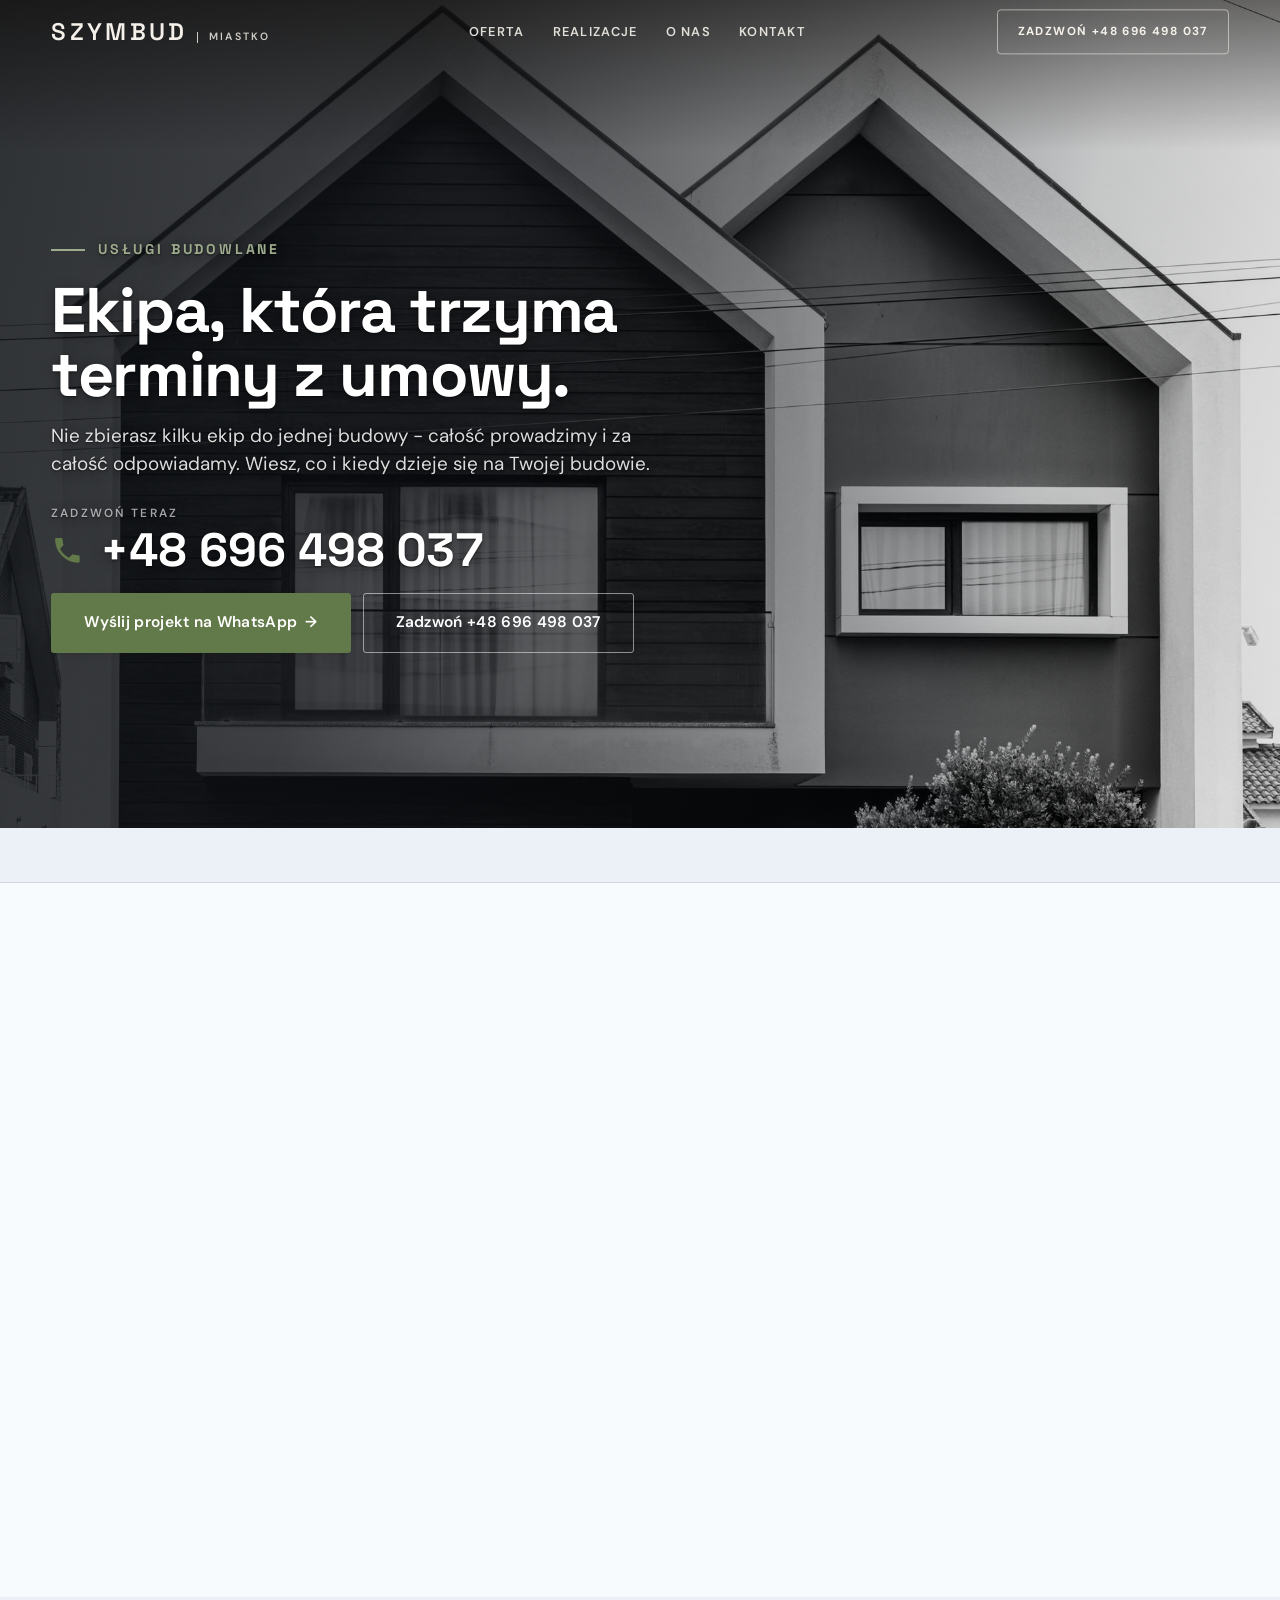
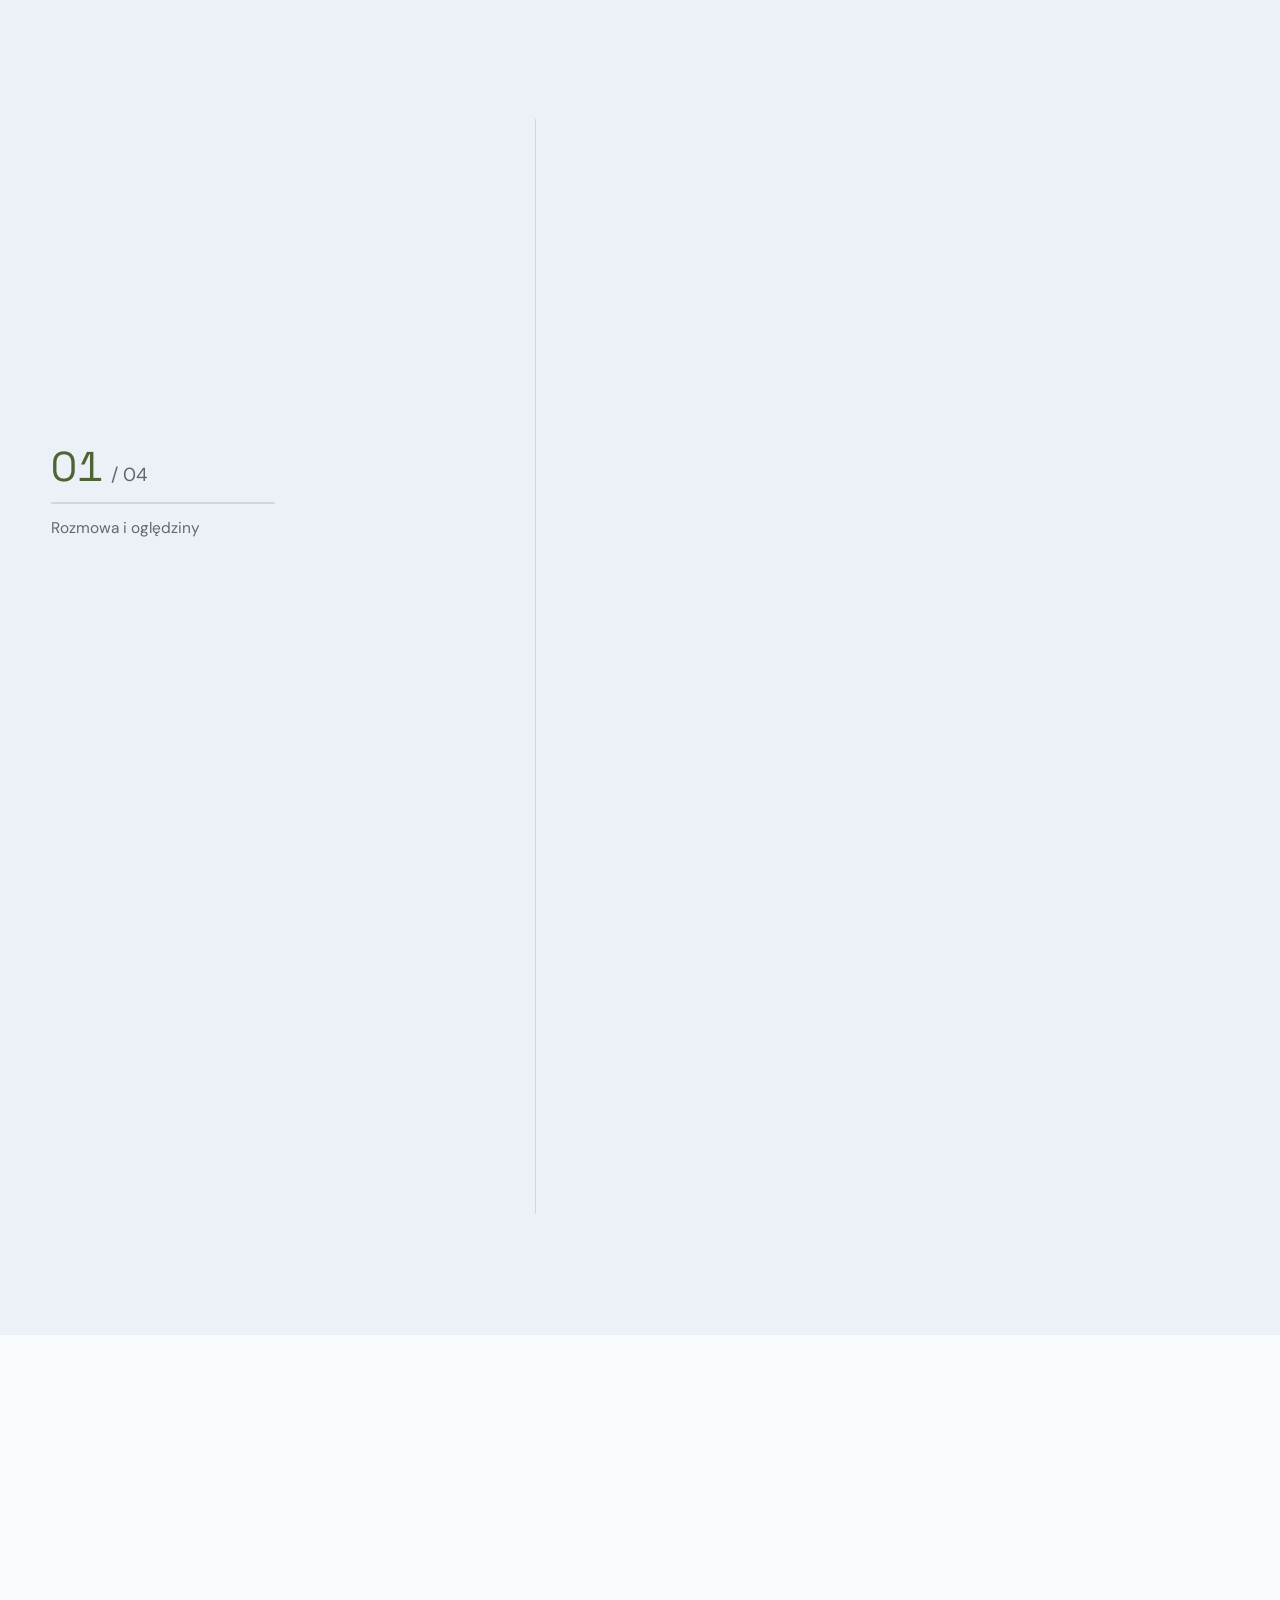
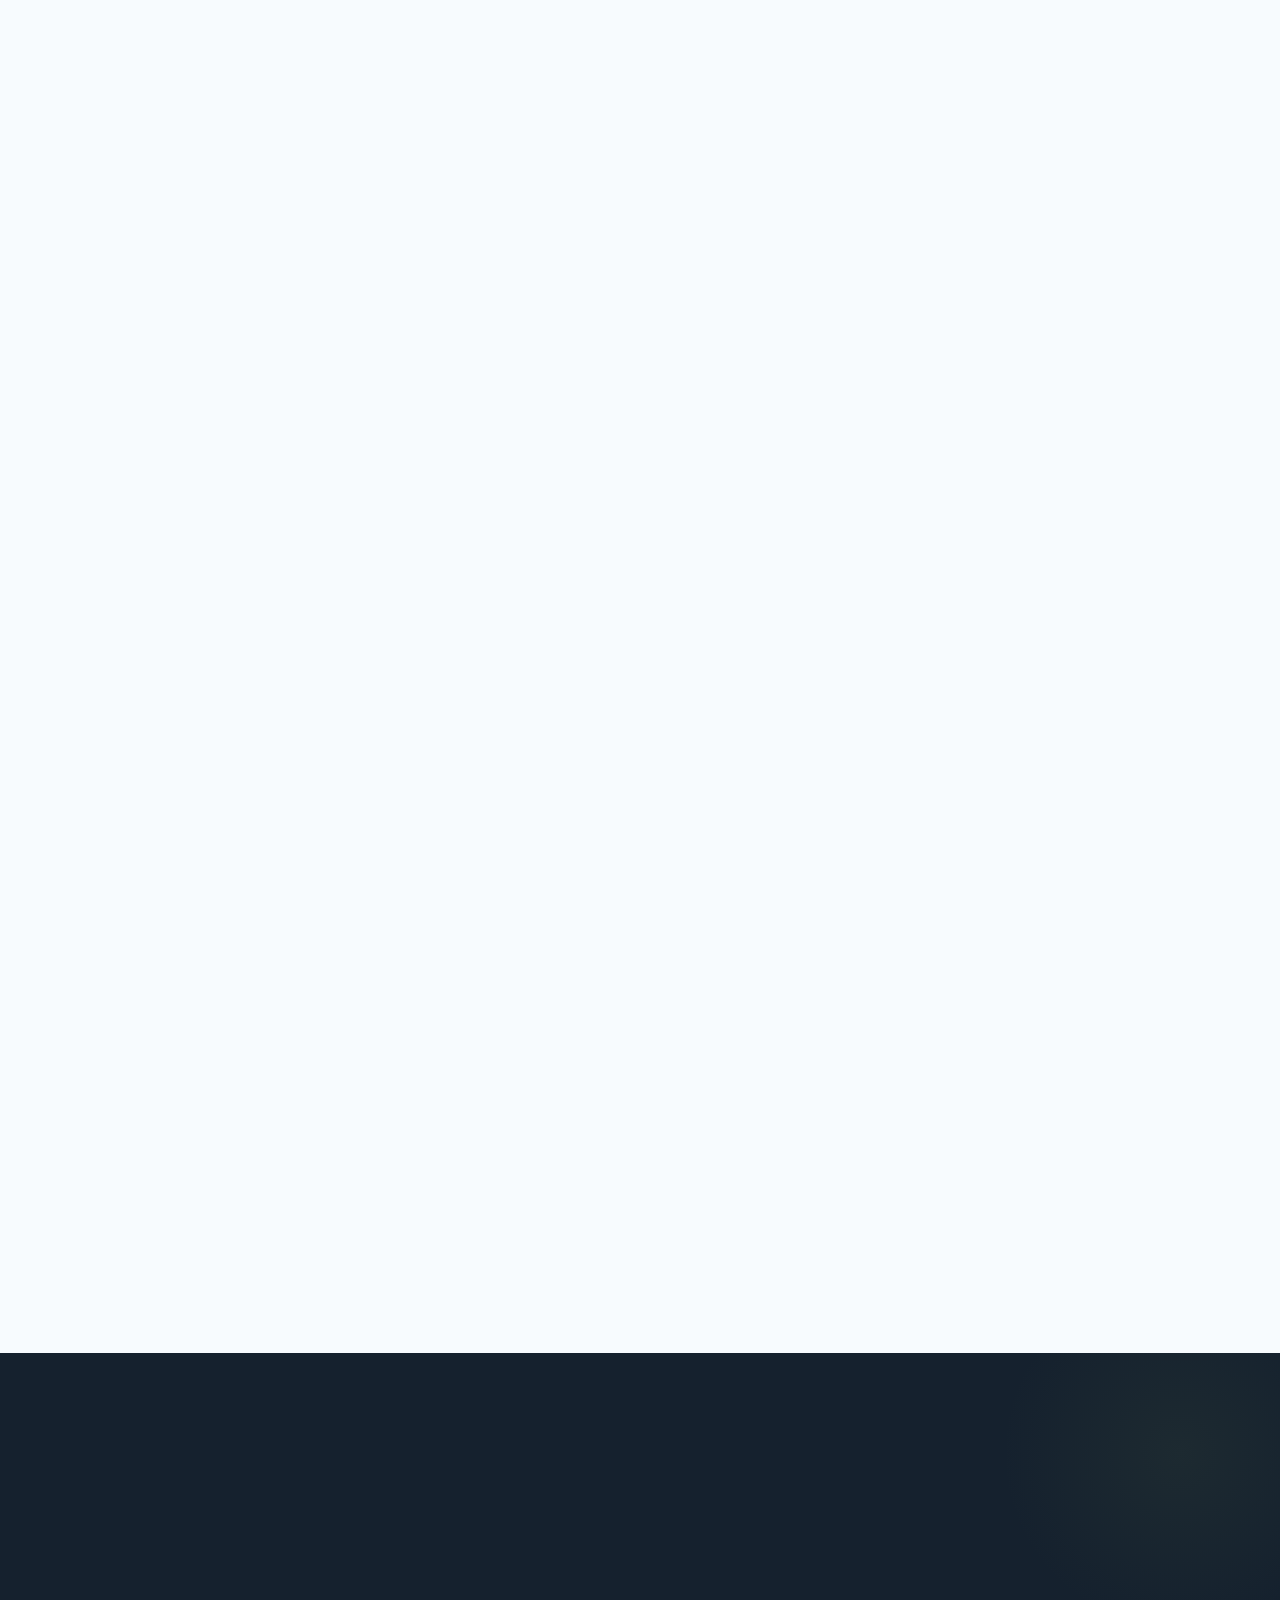
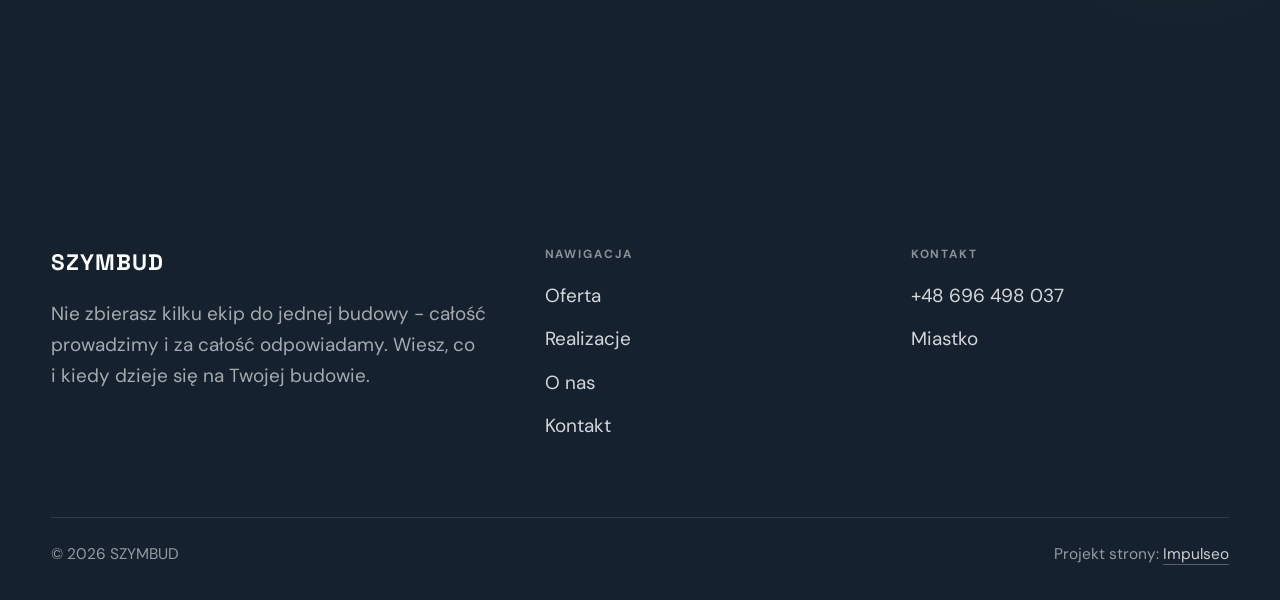
==== index.html @ 9b60c371 "Strona demo: szymbud" ====
<!DOCTYPE html>
<html lang="pl">
<head>
<meta charset="UTF-8">
<meta name="viewport" content="width=device-width, initial-scale=1.0">
<title>SZYMBUD - budowa domów i remonty</title>
<meta name="description" content="Firma budowlana w Miastku: budowa domów, stany surowe, remonty, wykończenia, elewacje. Kosztorys i termin na piśmie przed robotą. Zadzwoń: +48 696 498 037.">
<link rel="canonical" href="https://kris20032.github.io/szymbud/">
<meta name="robots" content="noindex, nofollow">
<meta property="og:type" content="website">
<meta property="og:locale" content="pl_PL">
<meta property="og:site_name" content="SZYMBUD">
<meta property="og:title" content="SZYMBUD - budowa domów i remonty">
<meta property="og:description" content="Firma budowlana w Miastku: budowa domów, stany surowe, remonty, wykończenia, elewacje. Kosztorys i termin na piśmie przed robotą. Zadzwoń: +48 696 498 037.">
<meta property="og:url" content="https://kris20032.github.io/szymbud/">
<meta property="og:image" content="https://kris20032.github.io/szymbud/img/og.jpg">
<meta property="og:image:width" content="1200">
<meta property="og:image:height" content="630">
<meta name="twitter:card" content="summary_large_image">
<script type="application/ld+json">{"@context": "https://schema.org", "@type": "GeneralContractor", "name": "SZYMBUD", "url": "https://kris20032.github.io/szymbud/", "telephone": "+48696498037", "image": "https://kris20032.github.io/szymbud/img/og.jpg", "areaServed": "Miastko"}</script>
<link rel="preconnect" href="https://fonts.googleapis.com">
<link rel="preconnect" href="https://fonts.gstatic.com" crossorigin>
<link href="https://fonts.googleapis.com/css2?family=Space+Grotesk:wght@500;600;700&family=DM+Sans:opsz,wght@9..40,400;9..40,500;9..40,600&display=swap" rel="stylesheet">
<link rel="stylesheet" href="assets/styles.css?v=dda6634d">
</head>
<body>

<header class="nav">
  <div class="wrap nav-inner">
    <a class="brand" href="index.html"><span class="name">SZYMBUD</span><span class="sub">Miastko</span></a>
    <nav class="nav-links">
      <a href="oferta.html">Oferta</a>
      <a href="realizacje.html">Realizacje</a>
      <a href="o-nas.html">O nas</a>
      <a href="kontakt.html">Kontakt</a>
      <a href="tel:+48696498037" class="btn btn-accent">Zadzwoń +48 696 498 037</a>
    </nav>
    <button class="nav-toggle" aria-label="Menu"><span></span><span></span><span></span></button>
  </div>
</header>

<main>
<section class="hero-fach">
  <img class="hf-photo" src="img/hero.jpg" fetchpriority="high" data-rotate="img/g14.jpg|img/g13.jpg" alt="SZYMBUD" width="1880" height="1253">
  <div class="hf-panel">
    <div class="hf-inner">
      <span class="hf-kicker">Usługi budowlane</span>
      <h1 class="hf-title">Ekipa, która trzyma terminy z umowy. <em></em></h1>
      <p class="hf-lead">Nie zbierasz kilku ekip do jednej budowy - całość prowadzimy i za całość odpowiadamy. Wiesz, co i kiedy dzieje się na Twojej budowie.</p>
      <a class="hf-phone" href="tel:+48696498037"><span class="hf-phone-lab">Zadzwoń teraz</span><span class="hf-phone-num"><svg class="ico-tel" width="16" height="16" viewBox="0 0 24 24" fill="none" aria-hidden="true"><path d="M6.6 10.8a15.5 15.5 0 0 0 6.6 6.6l2.2-2.2a1 1 0 0 1 1-.24 11.4 11.4 0 0 0 3.6.58 1 1 0 0 1 1 1V20a1 1 0 0 1-1 1A17 17 0 0 1 3 4a1 1 0 0 1 1-1h3.5a1 1 0 0 1 1 1c0 1.25.2 2.46.58 3.6a1 1 0 0 1-.25 1l-2.23 2.2Z" fill="currentColor"/></svg> +48 696 498 037</span></a>
      <div class="hf-actions">
        <a href="https://wa.me/48696498037" target="_blank" rel="noopener" class="btn btn-accent">Wyślij projekt na WhatsApp <span class="arr">→</span></a>
        <a href="tel:+48696498037" class="btn btn-ghost hf-ghost">Zadzwoń +48 696 498 037</a>
      </div>
    </div>
  </div>
</section>
<section class="fach-promise">
  <div class="wrap">
    <ul class="fp-row reveal"><li>Bezpłatna wycena</li><li>Dojazd: Miastko i okolice</li><li>Gwarancja na robociznę</li></ul>
  </div>
</section>
<section class="gateways-band">
  <div class="wrap">
    <div class="gateways">
      <a href="oferta.html" class="gateway reveal"><img src="img/g1.jpg" alt="Budowa domów" loading="lazy" width="1600" height="1068" decoding="async"><span class="g-ttl">Budowa domów</span></a>
      <a href="oferta.html" class="gateway reveal"><img src="img/g2.jpg" alt="Stany surowe" loading="lazy" width="1600" height="1068" decoding="async"><span class="g-ttl">Stany surowe</span></a>
      <a href="oferta.html" class="gateway reveal"><img src="img/g3.jpg" alt="Remonty i modernizacje" loading="lazy" width="1600" height="1066" decoding="async"><span class="g-ttl">Remonty i modernizacje</span></a>
    </div>
  </div>
</section>
<section class="proces proces-os fachowcy">
  <div class="wrap proc-grid">
    <div class="proc-side">
      <div class="head reveal">
        <span class="eyebrow">Jak pracujemy</span>
        <h2>Wiesz, na czym stoisz - na każdym etapie</h2>
        <p>Od pierwszego telefonu do odbioru roboty - krok po kroku.</p>
      </div>
      <div class="proc-count" aria-hidden="true"><span class="pc-cur">01</span><span class="pc-all">/ 04</span></div>
      <div class="proc-bar" aria-hidden="true"><i></i></div>
      <p class="proc-now" aria-hidden="true">Rozmowa i oględziny</p>
    </div>
    <ol class="proces-line">
      <li class="reveal"><span class="pno">01</span><h3>Rozmowa i oględziny</h3><p>Telefon i krótka rozmowa o zakresie. Na oględziny przyjedziemy z miarką i notesem, nie z gotową umową do podpisu.</p></li>
      <li class="reveal"><span class="pno">02</span><h3>Kosztorys i umowa</h3><p>Dostajesz kosztorys rozpisany na etapy i materiały oraz termin - wszystko na piśmie, zanim cokolwiek ruszy.</p></li>
      <li class="reveal"><span class="pno">03</span><h3>Budowa etapami</h3><p>Robota idzie etapami z odbiorami - każdy zamykamy razem, zanim zaczniemy następny. Płacisz za to, co już stoi.</p></li>
      <li class="reveal"><span class="pno">04</span><h3>Odbiór i gwarancja</h3><p>Przechodzimy robotę razem, punkt po punkcie. Usterki z przeglądu poprawiamy przed rozliczeniem końcowym, nie po nim.</p></li>
    </ol>
  </div>
</section>
<section>
  <div class="wrap">
    <div class="head reveal">
      <span class="eyebrow">Realizacje</span>
      <h2>Z ostatnich budów</h2>
      <p>Zdjęcia z naszych budów - od zbrojenia fundamentów po skończone wnętrza. Żadnych kadrów z katalogu.</p>
    </div>
    <div class="gallery">
      <div class="tile t-two3 reveal"><img src="img/g4.jpg" alt="SZYMBUD" loading="lazy" width="1600" height="1066" decoding="async"></div>
      <div class="tile t-third reveal"><img src="img/g5.jpg" alt="SZYMBUD" loading="lazy" width="1600" height="1068" decoding="async"></div>
      <div class="tile t-third reveal"><img src="img/g6.jpg" alt="SZYMBUD" loading="lazy" width="1600" height="1066" decoding="async"></div>
      <div class="tile t-third reveal"><img src="img/g7.jpg" alt="SZYMBUD" loading="lazy" width="1600" height="1068" decoding="async"></div>
      <div class="tile t-third reveal"><img src="img/g8.jpg" alt="SZYMBUD" loading="lazy" width="1600" height="1066" decoding="async"></div>
    </div>
    <div style="margin-top:var(--space-7)" class="reveal"><a href="realizacje.html" class="btn btn-accent">Pełna galeria <span class="arr">→</span></a></div>
  </div>
</section>
<section class="fach-uslugi">
  <div class="wrap">
    <div class="head reveal">
      <span class="eyebrow">Oferta</span>
      <h2>Co robimy</h2>
      <p>Roboty, które wykonuję regularnie - rozpisane razem z cenami.</p>
    </div>
    <ul class="fu-list">
      <li class="fu-row reveal"><div class="fu-name">Budowa domów</div><div class="fu-desc">Prowadzimy budowę od wykopu po stan deweloperski albo pod klucz. Pilnujemy zgodności z projektem, zamawiamy materiały z wyprzedzeniem i układamy harmonogram tak, żeby żadna ekipa nie czekała na poprzednią.</div><a class="fu-cta" href="kontakt.html">Wycena <span class="arr">→</span></a></li>
      <li class="fu-row reveal"><div class="fu-name">Stany surowe</div><div class="fu-desc">Fundamenty, ściany nośne, stropy, wieniec i więźba pod dach. Zbrojenie wiążemy według projektu i wołamy kierownika budowy na odbiór, zanim zalejemy beton - tego etapu nie da się poprawić po fakcie.</div><a class="fu-cta" href="kontakt.html">Wycena <span class="arr">→</span></a></li>
      <li class="fu-row reveal"><div class="fu-name">Remonty i modernizacje</div><div class="fu-desc">Stary dom po rodzicach albo mieszkanie z rynku wtórnego? Zanim podamy cenę, sprawdzamy, co naprawdę siedzi w ścianach i stropach - wilgoć, stare instalacje, krzywe podłogi.</div><a class="fu-cta" href="kontakt.html">Wycena <span class="arr">→</span></a></li>
      <li class="fu-row reveal"><div class="fu-name">Wykończenia wnętrz</div><div class="fu-desc">Odbierasz mieszkanie w stanie deweloperskim? Robimy wszystko do wprowadzenia: podłogi, drzwi, łazienkę, kolory ze wskazanej palety.</div><a class="fu-cta" href="kontakt.html">Wycena <span class="arr">→</span></a></li>
      <li class="fu-row reveal"><div class="fu-name">Elewacje i docieplenia</div><div class="fu-desc">Docieplamy styropianem albo wełną - z klejem, siatką i tynkiem układanymi w reżimie technologicznym, bo elewacja robiona na skróty odpada płatami po kilku zimach.</div><a class="fu-cta" href="kontakt.html">Wycena <span class="arr">→</span></a></li>
      <li class="fu-row reveal"><div class="fu-name">Prace murarskie i tynkarskie</div><div class="fu-desc">Tynki kładziemy maszynowo tam, gdzie liczy się tempo, i ręcznie tam, gdzie agregat nie wjedzie.</div><a class="fu-cta" href="kontakt.html">Wycena <span class="arr">→</span></a></li>
    </ul>
    <div style="margin-top:var(--space-7)" class="reveal"><a href="oferta.html" class="btn btn-ghost">Pełna oferta <span class="arr">→</span></a></div>
  </div>
</section>
<section class="stopklatka" aria-hidden="true">
  <div class="stk-bg" style="background-image:url(img/g9.jpg)"></div>
</section>
<section class="obszar">
  <div class="wrap">
    <div class="head center reveal">
      <span class="eyebrow">Obszar działania</span>
      <h2>Dojeżdżamy do Ciebie</h2>
    </div>
    <p class="obszar-txt reveal" style="text-align:center;max-width:60ch;margin:0 auto 1.4rem">Nie wiesz, czy dojedziemy na Twoją budowę? Zadzwoń i podaj adres. Jak nie dojeżdżamy, powiemy wprost i nie zajmiemy Ci dnia.</p>
    <ul class="obszar-list reveal"><li class="is-home">Miastko</li><li>+ okolice</li></ul>
    <div class="obszar-mapa reveal" style="margin-top:var(--space-7)">
      <iframe title="Obszar działania - Miastko i okolice" src="https://maps.google.com/maps?q=53.976073%2C16.9459976&amp;z=11&amp;output=embed" loading="lazy" referrerpolicy="no-referrer-when-downgrade" style="width:100%;height:clamp(280px,38vh,420px);border:0;display:block;border-radius:var(--r-md)"></iframe>
    </div>
  </div>
</section>
<section class="faq-klinika">
  <div class="wrap">
    <div class="head center reveal">
      <span class="eyebrow">Częste pytania</span>
      <h2>Dobrze wiedzieć</h2>
    </div>
    <div class="faq-list">
      <details class="faq-item reveal"><summary>Ile to będzie kosztowało?</summary><p>Kosztorys rozpisujemy na etapy i materiały, więc widzisz, co ile kosztuje, i możesz zdjąć coś z listy, zanim podpiszemy umowę.</p></details>
      <details class="faq-item reveal"><summary>Czy wycena jest płatna?</summary><p>Za obejrzenie placu i policzenie nie bierzemy pieniędzy. Płacisz za robotę, nie za kosztorys.</p></details>
      <details class="faq-item reveal"><summary>Kiedy możecie zacząć?</summary><p>Mniejsze roboty wchodzą między etapami większych budów - czasem szybciej, niż się spodziewasz. Start budowy domu ustawiamy pod sezon i pogodę.</p></details>
      <details class="faq-item reveal"><summary>Czy dostanę umowę i fakturę?</summary><p>Tak, jedno i drugie. Umowa opisuje zakres, cenę, terminy i gwarancję, a fakturę dostajesz za każdy rozliczony etap.</p></details>
      <details class="faq-item reveal"><summary>Kto załatwia materiały?</summary><p>Jak wolisz. Możemy wziąć materiały na siebie, z fakturami do wglądu, albo pracować na tym, co kupisz - wtedy dostajesz od nas dokładną listę z ilościami.</p></details>
      <details class="faq-item reveal"><summary>Co, jeśli po robocie coś się odezwie?</summary><p>Pęknięcie na ścianie czy rysa przy oknie po roku to sprawa do naprawy, nie do dyskusji. Nasza robota - nasza poprawka, bez kombinowania.</p></details>
    </div>
  </div>
</section>
<section class="cta">
  <div class="wrap">
    <div class="reveal">
      <span class="eyebrow">Współpraca</span>
      <h2>Potrzebujesz fachowca? Wycenimy za darmo.</h2>
      <p>Zadzwoń, umówimy termin oględzin. Cenę poznasz przed robotą, nie po niej.</p>
    </div>
    <div class="cta-actions reveal">
      <a href="https://wa.me/48696498037" target="_blank" rel="noopener" class="btn btn-light">Wyślij projekt na WhatsApp <span class="arr">→</span></a>
      <a href="tel:+48696498037" class="btn btn-ghost btn-ghost-cta">+48 696 498 037</a>
    </div>
  </div>
</section>
</main>

<footer>
  <div class="wrap">
    <div class="foot-grid">
      <div class="foot-brand">
        <div class="name">SZYMBUD</div>
        <p>Nie zbierasz kilku ekip do jednej budowy - całość prowadzimy i za całość odpowiadamy. Wiesz, co i kiedy dzieje się na Twojej budowie.</p>
      </div>
      <div class="foot-col">
        <h4>Nawigacja</h4>
        <a href="oferta.html">Oferta</a>
        <a href="realizacje.html">Realizacje</a>
        <a href="o-nas.html">O nas</a>
        <a href="kontakt.html">Kontakt</a>
      </div>
      <div class="foot-col">
        <h4>Kontakt</h4>
        <a href="tel:+48696498037">+48 696 498 037</a>
        <p>Miastko</p>
      </div>
    </div>
    <div class="foot-bot">
      <span>© 2026 SZYMBUD</span>
      <span>Projekt strony: <a class="foot-credit" href="https://impulseo.pl" target="_blank" rel="noopener">Impulseo</a></span>
    </div>
  </div>
</footer>
<div class="sticky-call"><a class="sc-call" href="tel:+48696498037"><svg class="ico-tel" width="16" height="16" viewBox="0 0 24 24" fill="none" aria-hidden="true"><path d="M6.6 10.8a15.5 15.5 0 0 0 6.6 6.6l2.2-2.2a1 1 0 0 1 1-.24 11.4 11.4 0 0 0 3.6.58 1 1 0 0 1 1 1V20a1 1 0 0 1-1 1A17 17 0 0 1 3 4a1 1 0 0 1 1-1h3.5a1 1 0 0 1 1 1c0 1.25.2 2.46.58 3.6a1 1 0 0 1-.25 1l-2.23 2.2Z" fill="currentColor"/></svg> Zadzwoń</a><a class="sc-quote" href="https://wa.me/48696498037" target="_blank" rel="noopener">WhatsApp</a></div>
<div class="demo-wazne" data-do="2026-11-10" data-cykl="3" hidden><svg class="dw-ico" width="13" height="13" viewBox="0 0 24 24" fill="none" aria-hidden="true"><circle cx="12" cy="12" r="8.6" stroke="currentColor" stroke-width="1.8"/><path d="M12 7.2V12l3.3 2" stroke="currentColor" stroke-width="1.8" stroke-linecap="round"/></svg><span class="dw-txt"></span></div>

<script src="assets/main.js"></script>
</body>
</html>
---- assets/styles.css ----
/* ============================================================
   STOLBASZ — premium, architektoniczny B2B fit-out
   Jasna paleta, zero brązu. System wg premium-web-craft.
   Projekt strony: Impulseo (impulseo.pl)
   ============================================================ */

:root{
  /* PALETA — jasna, architektoniczna, chłodna */
  --paper:#F4F6F8;          /* główne tło */
  --paper-2:#E7EBEF;        /* sekcje alternatywne (chłodny jasny szary) */
  --paper-3:#E7EBEF;        /* delikatne wypełnienia */
  --ink:#15212E;            /* tekst główny — chłodny grafit */
  --ink-soft:#243443;       /* nagłówki drugorzędne */
  --muted:#6B7785;          /* tekst poboczny */
  --line:rgba(21,33,46,.12);/* hairline */
  --accent:#E8A317;         /* stonowany petrol-slate — jedyny akcent */
  --accent-d:#C9870C;
  --accent-soft:rgba(232,163,23,.10);
  --dark:#15212E;           /* sekcje ciemne (stopka/CTA) */

  /* HOVER ZDJĘĆ — JEDEN standard dla całego silnika (decyzja K. 04.08.2026, artefakt z wariantami).
     AKTUALNE (K.+Szymon 09.08.2026, wybór z artefaktu 6 wariantów): zoom 1.05 przy 1.4s -
     przy tak długim czasie mocniejszy kadr NIE skacze, tylko „oddycha". Poprzedni standard
     (1.02 / .55s z 04.08) odbierany jako dynamiczny i szybki.
     Spoczynek lekko przygaszony, ale TYLKO tam, gdzie jest mysz (@media hover:hover) —
     na telefonie zdjęcia zostają w pełnej jasności. */
  --img-zoom:1.05;                   /* K.+Szymon 09.08: wariant F z artefaktu porównawczego */
  --img-rest:brightness(.95) saturate(.99);
  --img-hot:brightness(1.06) saturate(1.05);
  --img-dur:1.4s;                    /* K.+Szymon 09.08 (wariant F): powoli = elegancko */
  --img-ease:cubic-bezier(.16,.84,.44,1);  /* miękki ogon, efekt „oddychania" */

  /* ODSTĘPY — skala 4/8 */
  --space-1:4px; --space-2:8px; --space-3:12px; --space-4:16px; --space-5:24px;
  --space-6:32px; --space-7:48px; --space-8:64px; --space-9:96px; --space-10:128px;

  /* TYPOGRAFIA — fluid clamp() (skala podbita 16.07.2026: większe, czytelniejsze litery — uwaga Adama) */
  --text-sm:clamp(.9rem,.87rem + .12vw,1rem);
  --text-base:clamp(1.08rem,1.04rem + .18vw,1.2rem);
  --text-lg:clamp(1.24rem,1.15rem + .34vw,1.44rem);
  --text-h3:clamp(1.34rem,1.22rem + .55vw,1.66rem);
  --text-h2:clamp(2.1rem,1.66rem + 2.1vw,3.1rem);
  --text-h1:clamp(2.9rem,2.1rem + 4vw,5.1rem);

  /* PROMIENIE — architektoniczne, raczej ostre */
  --r-sm:3px; --r-md:6px; --r-lg:10px;

  /* RUCH */
  --ease:cubic-bezier(.25,.46,.45,.94); --dur:.24s;

  /* CIENIE — miękkie, warstwowe */
  --sh-sm:0 1px 2px rgba(16,24,32,.04), 0 2px 8px rgba(16,24,32,.05);
  --sh-md:0 2px 6px rgba(16,24,32,.05), 0 12px 28px -8px rgba(16,24,32,.12);
  --sh-lg:0 6px 14px rgba(16,24,32,.07), 0 26px 56px -18px rgba(16,24,32,.22);

  --hairline:1px solid var(--line);

  --font-display:'Space Grotesk','Inter',sans-serif;
  --font-body:'DM Sans','Inter',sans-serif;
}

*{box-sizing:border-box;margin:0;padding:0}
html{scroll-behavior:smooth}
body{
  font-family:var(--font-body);
  font-size:var(--text-base);
  line-height:1.65;
  color:var(--ink);
  background:var(--paper);
  -webkit-font-smoothing:antialiased;
  text-rendering:optimizeLegibility;
}
img{max-width:100%;height:auto;display:block}  /* height:auto = width/height z atrybutów trzyma proporcje (TOP#12) */
a{color:inherit;text-decoration:none}

.wrap{width:min(92%,1180px);margin-inline:auto}
section{padding-block:clamp(52px,6.5vw,96px)}

h1,h2,h3{font-family:var(--font-display);font-weight:700;line-height:1.08;letter-spacing:-.02em;color:var(--ink)}
h1{font-size:var(--text-h1);letter-spacing:-.035em}
h2{font-size:var(--text-h2);letter-spacing:-.025em}
h3{font-size:var(--text-h3)}
/* MIARA — długość wiersza. WCAG 2.2 SC 1.4.8: max 80 znaków; Butterick: 45–90.
   68ch daje realnie 72–78 znaków polskiego tekstu, czyli z zapasem pod granicą.
   Wcześniej limit miał TYLKO <p> — <li>, <blockquote> i <dd> nie miały żadnego,
   i to jedyny powód, dla którego 23 bloki na dwóch oddanych stronach jadą po
   83–106 znaków w wierszu (pomiar 07.08.2026, bramka `miara`).
   ⚠️ Listy i definicje ograniczamy TYLKO bez klasy: `ul`/`ol` z klasą to u nas
   układ (siatki kafli, menu), a nie tekst ciągły — tam miarę wyznacza układ. */
/* 60ch, nie 68ch (K. 10.08): po zmianie fontów na węższe kroje (DM Sans i spółka)
   w 68ch mieściło się ~90 znaków - bramka pikselowa słusznie zgłaszała przekroczenie
   granicy 80. Pomiar na żywej przeglądarce: 60ch = 90 znaków, 53ch = ~78 znaków, czyli normę WCAG 1.4.8. */
:root{ --miara:53ch }
p{max-width:min(100%,var(--miara))}
blockquote,
ul:not([class])>li, ol:not([class])>li,
dl:not([class])>dd{max-width:min(100%,var(--miara))}

/* ⚠️ Świadomie BEZ wyjątku `.tile p,.card p,.svc p{max-width:none}`, choć nasuwa się sam:
   te akapity BYŁY już ograniczone (stare `p{max-width:65ch}`), więc „wyjątek" nie odblokowałby
   niczego nowego — tylko ROZLUŹNIŁ stan sprzed zmiany na wszystkich demach naraz.
   `figcaption` żadna z reguł wyżej nie dotyczy, więc też nie potrzebuje zwolnienia. */

/* ŁAMANIE. `balance` wyrównuje długości wierszy w nagłówku, `pretty` pilnuje ostatniego
   wiersza akapitu, żeby nie został w nim jeden wyraz. Obsługiwane od Chrome 117 /
   Safari 17.5; starsze przeglądarki po prostu ignorują tę własność.
   `text-wrap:pretty` nie występowało dotąd ANI RAZ w silniku ani w repo klientów. */
h1,h2,h3,.lead,.lede{text-wrap:balance}
p,li,blockquote,dd{text-wrap:pretty}

.eyebrow{
  font-family:var(--font-body);
  font-size:var(--text-sm);
  font-weight:600;
  letter-spacing:.18em;
  text-transform:uppercase;
  color:var(--accent);
  display:inline-flex;align-items:center;gap:var(--space-3);
}
/* flex:none + margin-top = kreska trzyma się PIERWSZEJ linii. Wcześniej align-items:center
   centrowało ją względem całego bloku i przy zawinięciu (długi kicker typu
   „…WNĘTRZ · LESZNO · OD 2019") druga linia lądowała z brzydkim wcięciem. */
.eyebrow{align-items:flex-start}
.eyebrow>*,.eyebrow{text-wrap:balance}   /* dlugi kicker lamal sie na sierote typu samo „2019" w drugiej linii */
.eyebrow::before{content:"";width:28px;height:1px;background:var(--accent);display:inline-block;flex:none;margin-top:.62em}

.muted{color:var(--muted)}
.lead{font-size:var(--text-lg);line-height:1.55;color:var(--ink-soft);max-width:50ch}

/* ---------- BUTTONS ---------- */
.btn{
  display:inline-flex;align-items:center;gap:var(--space-2);
  font-weight:600;font-size:var(--text-sm);letter-spacing:.02em;
  padding:var(--space-4) var(--space-6);
  border-radius:var(--r-sm);
  transition:transform var(--dur) var(--ease),box-shadow var(--dur) var(--ease),background var(--dur) var(--ease);
  cursor:pointer;border:1px solid transparent;
}
.btn-accent{background:var(--accent);color:#fff;box-shadow:var(--sh-sm)}
.btn-accent:hover{background:var(--accent-d);transform:translateY(-2px);box-shadow:var(--sh-md)}
.btn-accent:active{transform:translateY(0);box-shadow:var(--sh-sm)}
.btn-ghost{background:transparent;color:var(--ink);border-color:var(--line)}
.btn-ghost:hover{border-color:var(--accent);color:var(--accent);transform:translateY(-2px)}
.btn-light{background:#fff;color:var(--ink);box-shadow:var(--sh-sm)}
.btn-light:hover{transform:translateY(-2px);box-shadow:var(--sh-md)}
.btn .arr{transition:transform var(--dur) var(--ease)}
.btn:hover .arr{transform:translateX(4px)}

/* ---------- NAV ---------- */
.nav{
  position:sticky;top:0;z-index:50;
  background:color-mix(in srgb,var(--paper) 88%,transparent);
  backdrop-filter:saturate(140%) blur(10px);
  border-bottom:var(--hairline);
}
.nav-inner{display:flex;align-items:center;justify-content:space-between;gap:var(--space-5);height:72px}
/* ANTY-NACHODZENIE (K. 05.08.2026): długa nazwa firmy + przycisk z pełnym numerem nie mieściły się w pasku
   i flex ściskał linki PONIŻEJ ich treści - "Kontakt" wchodził na ramkę "Zadzwoń +48 ...". Teraz ustępuje
   nazwa marki (skrót wielokropkiem), a menu i przycisk nigdy się nie kurczą ani nie zachodzą na siebie. */
.brand{display:flex;flex-direction:column;line-height:1;min-width:0;flex:0 1 auto}
.brand .name{font-family:var(--font-display);font-weight:800;font-size:1.35rem;letter-spacing:.04em;white-space:nowrap;overflow:hidden;text-overflow:ellipsis}
.brand .sub{font-size:.62rem;letter-spacing:.34em;text-transform:uppercase;color:var(--muted);margin-top:5px;white-space:nowrap;overflow:hidden;text-overflow:ellipsis}
.nav-links{display:flex;align-items:center;gap:var(--space-6);flex:0 0 auto}
.nav-links a{font-size:var(--text-sm);font-weight:500;color:var(--ink-soft);position:relative;padding-block:4px;white-space:nowrap;transition:color var(--dur) var(--ease)}
.nav-links a::after{content:"";position:absolute;left:0;bottom:0;width:0;height:1.5px;background:var(--accent);transition:width var(--dur) var(--ease)}
.nav-links a:hover,.nav-links a.active{color:var(--ink)}
.nav-links a:hover::after,.nav-links a.active::after{width:100%}
.nav-links .btn{padding:var(--space-2) var(--space-5)}
/* przyciski w nav: właściwy kolor (przebij .nav-links a) + bez podkreślenia */
.nav-links a.btn-accent{color:#fff}
.nav-links a.btn-ghost,.nav-links a.btn-light{color:var(--ink)}
/* CTA w pasku: NIE podkreślenie spod linków menu, ale ten sam przelatujący błysk,
   co na wszystkich innych przyciskach (zgłoszenie K. 13.08.2026 - „na hero jest efekt
   światła przechodzącego przez przycisk, na navbarze go nie ma, a mają być identyczne").
   Reguła `.nav-links a::after` jest silniejsza od `.btn::after`, więc trzeba jej
   geometrię wyzerować i wpisać połysk z nazwy - samo `display:none` gasiło efekt. */
.nav-links a.btn::after{
  display:block;content:"";position:absolute;inset:0;z-index:-1;pointer-events:none;
  width:auto;height:auto;border-radius:inherit;   /* kasuje geometrię podkreślenia (width:0;height:1.5px) */
  background:linear-gradient(100deg,transparent 32%,rgba(255,255,255,.20) 50%,transparent 68%);
  translate:-120% 0}
@media (prefers-reduced-motion:no-preference){
  .nav-links a.btn:hover::after{translate:120% 0;transition:translate .75s var(--mt-ease,cubic-bezier(.16,.84,.44,1))}
}
.nav-toggle{display:none;background:none;border:none;cursor:pointer;flex-direction:column;gap:5px;padding:8px}
.nav-toggle span{width:24px;height:2px;background:var(--ink);transition:var(--dur)}
/* Ciasny zakres MIĘDZY menu mobilnym a pełnym pulpitem: zbijamy odstępy i nazwę marki,
   żeby wszystko zmieściło się naturalnie, zanim w ogóle dojdzie do skracania wielokropkiem. */
@media(max-width:1280px) and (min-width:921px){
  .nav-links{gap:var(--space-4)}
  .nav-links .btn{padding:var(--space-2) var(--space-4)}
  .brand .name{font-size:1.15rem}
}

/* ---------- HERO (split) ---------- */
.hero{position:relative;overflow:hidden;border-bottom:var(--hairline)}
.hero-grid{display:grid;grid-template-columns:1.05fr .95fr;gap:clamp(24px,4vw,60px);align-items:center;
  padding-block:clamp(36px,4.5vw,64px)}
.hero-copy .eyebrow{margin-bottom:var(--space-5)}
.hero-copy h1{margin-bottom:var(--space-5)}
.hero-copy .lead{margin-bottom:var(--space-7)}
.hero-actions{display:flex;flex-wrap:wrap;gap:var(--space-4)}
.hero-art{position:relative;aspect-ratio:4/3;border-radius:var(--r-lg);overflow:hidden;box-shadow:var(--sh-lg)}
.hero-art img{width:100%;height:100%;object-fit:cover}
.hero-art::after{content:"";position:absolute;inset:0;background:linear-gradient(180deg,transparent 55%,rgba(18,24,28,.28))}
.hero-badge{position:absolute;left:var(--space-5);bottom:var(--space-5);z-index:2;
  background:rgba(252,252,251,.94);backdrop-filter:blur(4px);
  border-radius:var(--r-md);padding:var(--space-4) var(--space-5);box-shadow:var(--sh-md);max-width:78%}
.hero-badge strong{display:block;font-family:var(--font-display);font-size:1rem;letter-spacing:-.01em}
.hero-badge span{font-size:var(--text-sm);color:var(--muted)}

/* ---------- HERO duży / kinowy (strona główna) ---------- */
.hero-cine{position:relative;min-height:clamp(560px,82vh,840px);min-height:clamp(560px,82svh,840px);display:flex;align-items:center;overflow:hidden;border-bottom:var(--hairline)}
.hero-cine>img{position:absolute;inset:0;width:100%;height:100%;object-fit:cover;z-index:0}
.hero-cine::after{content:"";position:absolute;inset:0;z-index:1;
  background:linear-gradient(95deg,rgba(13,18,23,.86) 0%,rgba(13,18,23,.64) 32%,rgba(13,18,23,.24) 62%,rgba(13,18,23,.04) 100%)}
.hero-cine .wrap{position:relative;z-index:2;padding-block:var(--space-8)}
.hero-cine .hero-copy{max-width:660px}
.hero-cine .eyebrow{color:#fff;margin-bottom:var(--space-5)}
.hero-cine .eyebrow::before{background:#fff}
.hero-cine h1{color:#fff;margin-bottom:var(--space-5);font-size:clamp(2.9rem,2rem + 4.4vw,5.2rem);text-wrap:balance}
.hero-cine .lead{color:rgba(255,255,255,.92);max-width:48ch;margin-bottom:var(--space-7)}
.hero-cine .hero-actions{display:flex;flex-wrap:wrap;gap:var(--space-4)}
/* NISKIE OKNO (laptop z dokiem i paskami przeglądarki ma ~700-780 px wysokości widoku):
   H1 do 5.2rem + długi lead nie mieściły się i przyciski wypadały POD krawędź ekranu -
   klient widział stronę bez ani jednego CTA. Skalujemy w dół, zamiast przycinać treść. */
@media(min-width:821px) and (max-height:820px){
  .hero-cine{min-height:clamp(520px,94svh,780px)}
  .hero-cine .wrap{padding-block:var(--space-6)}
  .hero-cine h1{font-size:clamp(2.2rem,1.5rem + 2.6vw,3.6rem);margin-bottom:var(--space-4)}
  .hero-cine .eyebrow{margin-bottom:var(--space-4)}
  .hero-cine .lead{margin-bottom:var(--space-5);max-width:44ch}
}
@media(max-width:680px){
  .hero-cine{min-height:clamp(520px,76vh,640px);min-height:clamp(520px,76svh,640px);align-items:flex-end}
  .hero-cine::after{background:linear-gradient(0deg,rgba(13,18,23,.9) 6%,rgba(13,18,23,.45) 55%,rgba(13,18,23,.25) 100%)}
  .hero-cine .wrap{padding-bottom:var(--space-9)}
  /* TELEFON (~90% oglądających): lead potrafił zająć 8 linii i zepchnąć CTA poza pierwszy ekran.
     Zwężamy interlinię i skalę - treści nie ucinamy, bo to ona sprzedaje. */
  .hero-cine .lead{font-size:.98rem;line-height:1.5;margin-bottom:var(--space-5)}
  .hero-cine .eyebrow{font-size:.72rem;letter-spacing:.13em;margin-bottom:var(--space-4)}
  .hero-cine .eyebrow::before{width:20px}
  .hero-cine h1{margin-bottom:var(--space-4)}
}

/* full-bleed hero variant (podstrony) */
.pagehead{position:relative;min-height:46vh;min-height:46svh;display:flex;align-items:flex-end;overflow:hidden;border-bottom:var(--hairline)}
.pagehead img{position:absolute;inset:0;width:100%;height:100%;object-fit:cover}
/* 10.08.2026 (decyzja K.): mocniejsze przyciemnienie + cień pod tekstem. Bramka mierzyła na
   nagłówkach podstron 3,38-3,43:1 przy wymaganych 4,5 — jasne zdjęcie (hala, śnieg, niebo)
   podchodziło pod biały tekst. Zdjęcia klientów są różne, więc kontrast musi dawać WARSTWA,
   a nie szczęśliwy dobór kadru. */
.pagehead::after{content:"";position:absolute;inset:0;background:linear-gradient(180deg,rgba(18,24,28,.40),rgba(18,24,28,.76))}
.pagehead .wrap{position:relative;z-index:2;padding-block:var(--space-9);color:#fff}
.pagehead h1{color:#fff;max-width:18ch;text-shadow:0 2px 16px rgba(0,0,0,.55)}
.pagehead .eyebrow{color:#fff}
.pagehead .eyebrow::before{background:#fff}
.pagehead p{color:rgba(255,255,255,.92);margin-top:var(--space-4);max-width:54ch;text-shadow:0 1px 12px rgba(0,0,0,.5)}

/* ---------- STRIP (pasek skrótów / liczby) ---------- */
.strip{background:var(--dark);color:#fff}
/* PASEK HASEŁ — standard 04.08.2026 (decyzja K.): 5 haseł w JEDNYM rzędzie, tekst WYŚRODKOWANY,
   węższe marginesy boczne niż reszta strony (pasek ma iść szerzej), równe wysokości kolumn. */
.strip .wrap{width:min(96%,1440px);display:grid;grid-template-columns:repeat(5,1fr);
  gap:var(--space-5);padding-block:var(--space-7);align-items:stretch}
.strip .item .k{font-family:var(--font-display);font-size:clamp(1.05rem,.82rem + .85vw,1.55rem);
  font-weight:800;letter-spacing:-.02em;color:#fff;line-height:1.18;text-wrap:balance}
.strip .item .v{font-size:var(--text-sm);color:rgba(255,255,255,.66);margin-top:var(--space-2);line-height:1.4}
.strip .item{border-left:2px solid var(--accent);padding-inline:var(--space-4);
  text-align:center;display:flex;flex-direction:column;justify-content:center}
/* liczba kolumn = liczba haseł, żeby ostatnie nie zostawało samo w drugim rzędzie.
   Klasę n-N nadaje multipage.py; domyślnie (bez klasy) pasek jest 5-kolumnowy. */
.strip.n-2 .wrap{grid-template-columns:repeat(2,1fr)}
.strip.n-3 .wrap{grid-template-columns:repeat(3,1fr)}
.strip.n-4 .wrap{grid-template-columns:repeat(4,1fr);gap:var(--space-6)}
.strip.n-4 .item .k{font-size:clamp(1.3rem,1rem + 1.1vw,2rem)}
.strip.n-6 .wrap{grid-template-columns:repeat(6,1fr);gap:var(--space-4)}
.strip.n-6 .item .k{font-size:clamp(.98rem,.8rem + .7vw,1.35rem)}
/* równe łamanie: zamiast "długa linia + jedno słowo" obie linie zbliżonej długości */
.strip .item .k{text-wrap:balance}

/* ---------- SECTION HEAD ---------- */
.head{max-width:48rem;margin-bottom:var(--space-8)}
.head.center{margin-inline:auto;text-align:center}
.head .eyebrow{margin-bottom:var(--space-4)}
.head h2{margin-bottom:var(--space-4)}
.head p{color:var(--muted);font-size:var(--text-lg);line-height:1.55}
.head.center p{margin-inline:auto}

/* ---------- INTRO SPLIT ---------- */
.split{display:grid;grid-template-columns:.92fr 1.08fr;gap:clamp(28px,5vw,80px);align-items:center}
.split.rev{grid-template-columns:1.08fr .92fr}
.split.rev .split-art{order:-1}
.split-art{position:relative;aspect-ratio:5/4;border-radius:var(--r-lg);overflow:hidden;box-shadow:var(--sh-lg)}
.split-art img{width:100%;height:100%;object-fit:cover}
.split-copy h2{margin-bottom:var(--space-5)}
.split-copy p+p{margin-top:var(--space-4)}
.split-copy .btn{margin-top:var(--space-6)}

/* ---------- SERVICES (zakres) ---------- */
.svc-grid{display:grid;grid-template-columns:repeat(auto-fit,minmax(280px,1fr));gap:var(--space-5)}
.svc{background:#fff;border:var(--hairline);border-radius:var(--r-md);padding:var(--space-7) var(--space-6);
  transition:transform var(--dur) var(--ease),box-shadow var(--dur) var(--ease),border-color var(--dur) var(--ease);
  position:relative;overflow:hidden}
.svc::before{content:"";position:absolute;left:0;top:0;width:3px;height:0;background:var(--accent);transition:height var(--dur) var(--ease)}
.svc:hover{transform:translateY(-4px);box-shadow:var(--sh-md);border-color:transparent}
.svc:hover::before{height:100%}
.svc .ic{font-family:var(--font-display);font-size:.8rem;font-weight:700;letter-spacing:.12em;color:var(--accent);margin-bottom:var(--space-4)}
.svc h3{margin-bottom:var(--space-3);font-size:1.22rem}
.svc p{color:var(--muted);font-size:var(--text-base);line-height:1.6}

/* big detailed service rows */
.svc-row{display:grid;grid-template-columns:.8fr 1.2fr;gap:clamp(20px,4vw,60px);align-items:center;padding-block:var(--space-8)}
.svc-row+.svc-row{border-top:var(--hairline)}
.svc-row.rev{grid-template-columns:1.2fr .8fr}
/* Naprzemienny układ wierszy oferty: co drugi wiersz ma zdjęcie po PRAWEJ.
   Było `order:-1` — martwy kod, bo zdjęcie i tak jest pierwszym dzieckiem w HTML,
   więc wszystkie wiersze wyglądały identycznie (zdjęcie zawsze z lewej), a `rev`
   zmieniało tylko szerokość kolumn. Znalezione 29.07.2026 przy różnicowaniu kierunków
   animacji (pomiar pozycji: art.mid 390/502 przy row.mid 756 — zawsze lewa strona). */
.svc-row.rev .svc-row-art{order:2}
.svc-row-art{aspect-ratio:4/3;border-radius:var(--r-md);overflow:hidden;box-shadow:var(--sh-md)}
.svc-row-art img{width:100%;height:100%;object-fit:cover}
.svc-row h3{font-size:1.5rem;margin-bottom:var(--space-4)}
.svc-row .num{font-family:var(--font-display);font-size:.85rem;font-weight:700;letter-spacing:.14em;color:var(--accent);display:block;margin-bottom:var(--space-3)}
.svc-row ul{list-style:none;margin-top:var(--space-4);display:flex;flex-direction:column;gap:var(--space-2)}
.svc-row li{position:relative;padding-left:var(--space-5);color:var(--muted);font-size:var(--text-base)}
.svc-row li::before{content:"";position:absolute;left:0;top:.62em;width:8px;height:1px;background:var(--accent)}

/* ---------- GALLERY (realizacje) ---------- */
.gallery{display:grid;grid-template-columns:repeat(12,1fr);gap:var(--space-4);grid-auto-rows:200px}
/* GALERIA MASONRY — pionowe zdjęcia (portrety beauty/wellness) bez przycinania: kolumny, height auto */
.gallery-masonry{column-count:3;column-gap:var(--space-4)}
@media(max-width:900px){.gallery-masonry{column-count:2}}
@media(max-width:560px){.gallery-masonry{column-count:1}}
.gallery-masonry .m-tile{break-inside:avoid;margin:0 0 var(--space-4);padding:0;position:relative;overflow:hidden;border-radius:var(--r-md);border:1px solid var(--line)}
.gallery-masonry .m-tile img{width:100%;height:auto;display:block}
.gallery-masonry .m-tile .cap{position:absolute;left:0;right:0;bottom:0;padding:var(--space-4);color:#fff;background:linear-gradient(0deg,rgba(0,0,0,.55),transparent);font-size:var(--text-sm)}
.gallery-masonry .m-tile .cap small{display:block;font-weight:400;opacity:.78;letter-spacing:.04em;text-transform:uppercase;font-size:.66rem;margin-top:3px}
.tile{position:relative;overflow:hidden;border-radius:var(--r-md);box-shadow:var(--sh-sm);
  transition:transform var(--dur) var(--ease),box-shadow var(--dur) var(--ease)}
.tile img{width:100%;height:100%;object-fit:cover;
  transition:transform var(--img-dur) var(--img-ease),filter var(--img-dur) var(--img-ease)}
.tile:hover{box-shadow:var(--sh-md)}
.tile .cap{position:absolute;left:0;right:0;bottom:0;padding:var(--space-5) var(--space-4) var(--space-4);
  /* mocniejszy spad + cien pod tekstem: na JASNYCH zdjeciach klienta (biale fronty, sciany)
     slaby gradient dawal kontrast ~1.5:1 zamiast wymaganych 3.6:1 (bramka wygladu, 10.08.2026) */
  background:linear-gradient(transparent 10%,rgba(18,24,28,.55) 40%,rgba(18,24,28,.88) 68%,rgba(18,24,28,.99));color:#fff;
  text-shadow:0 1px 2px rgba(0,0,0,.85),0 2px 10px rgba(0,0,0,.55);
  font-size:var(--text-sm);font-weight:600;letter-spacing:.01em;
  opacity:0;transform:translateY(8px);transition:var(--dur) var(--ease)}
.tile:hover .cap{opacity:1;transform:translateY(0)}
.tile .cap small{display:block;font-weight:400;opacity:.78;letter-spacing:.04em;text-transform:uppercase;font-size:.66rem;margin-top:3px}
/* bento spans */
.t-wide{grid-column:span 6}
.t-tall{grid-column:span 6;grid-row:span 2}
.t-std{grid-column:span 6}
.t-third{grid-column:span 4}
.t-two3{grid-column:span 8}

/* ---------- TRUST / WIARYGODNOŚĆ ---------- */
.trust{background:var(--paper-2)}
.trust-grid{display:grid;grid-template-columns:repeat(auto-fit,minmax(240px,1fr));gap:var(--space-5);margin-top:var(--space-7)}
.trust-card{background:#fff;border-radius:var(--r-md);padding:var(--space-7) var(--space-6);box-shadow:var(--sh-sm);border-top:3px solid var(--accent)}
.trust-card .big{font-family:var(--font-display);font-size:clamp(1.8rem,1.3rem + 1.6vw,2.6rem);font-weight:800;letter-spacing:-.02em;color:var(--ink);line-height:1}
.trust-card h3{font-size:1.12rem;margin:var(--space-3) 0 var(--space-2)}
.trust-card p{color:var(--muted);font-size:var(--text-base);line-height:1.55}

/* ---------- CTA band ---------- */
.cta{background:var(--dark);color:#fff;position:relative;overflow:hidden}
/* telefon w CTA: na ciemnym tle biały (domyślnie), rodziny z JASNYM tłem CTA
   nadpisują to u siebie - wcześniej kolor siedział w stylu inline i wygrywał z rodziną. */
.cta .btn-ghost-cta{color:#fff;border-color:rgba(255,255,255,.3)}
.cta .wrap{display:grid;grid-template-columns:1.4fr .6fr;gap:var(--space-7);align-items:center;position:relative;z-index:2}
.cta h2{color:#fff;max-width:20ch}
.cta p{color:rgba(255,255,255,.74);margin-top:var(--space-4)}
.cta-actions{display:flex;flex-direction:column;gap:var(--space-3);align-items:flex-start}
.cta::before{content:"";position:absolute;right:-80px;top:-80px;width:360px;height:360px;border-radius:50%;
  background:radial-gradient(circle,var(--accent-soft),transparent 70%)}

/* ---------- CONTACT ---------- */
.contact-grid{display:grid;grid-template-columns:.85fr 1.15fr;gap:clamp(28px,4vw,56px);align-items:start}
.info-list{display:flex;flex-direction:column;gap:var(--space-2)}
.info-row{display:flex;gap:var(--space-4);align-items:flex-start;padding-block:var(--space-4);border-bottom:var(--hairline)}
.info-row .ic{flex:none;width:42px;height:42px;display:grid;place-items:center;border-radius:50%;
  background:var(--accent-soft);color:var(--accent);font-size:1.05rem}
.info-row .lbl{font-size:.72rem;letter-spacing:.14em;text-transform:uppercase;color:var(--muted)}
.info-row .val{font-weight:600;font-size:var(--text-base);margin-top:2px}
.info-row a.val:hover{color:var(--accent)}
.map{border:none;border-radius:var(--r-lg);box-shadow:var(--sh-md);width:100%;height:100%;min-height:380px;filter:grayscale(.2) contrast(1.02)}
.form{background:#fff;border:var(--hairline);border-radius:var(--r-lg);padding:clamp(24px,3vw,40px);box-shadow:var(--sh-sm)}
.form .fld{margin-bottom:var(--space-5)}
.form label{display:block;font-size:var(--text-sm);font-weight:600;margin-bottom:var(--space-2)}
.form input,.form textarea{width:100%;font-family:inherit;font-size:var(--text-base);color:var(--ink);
  padding:var(--space-4);border:var(--hairline);border-radius:var(--r-sm);background:var(--paper);transition:border-color var(--dur)}
.form input:focus,.form textarea:focus{outline:none;border-color:var(--accent);background:#fff}
.form textarea{resize:vertical;min-height:120px}
.form .note{font-size:var(--text-sm);color:var(--muted);margin-top:var(--space-3)}

/* ---------- FOOTER ---------- */
footer{background:var(--dark);color:#fff;padding-block:var(--space-9) var(--space-6)}
.foot-grid{display:grid;grid-template-columns:1.4fr 1fr 1fr;gap:var(--space-7);margin-bottom:var(--space-8)}
.foot-brand .name{font-family:var(--font-display);font-weight:800;font-size:1.4rem;letter-spacing:.04em}
.foot-brand p{color:rgba(255,255,255,.62);margin-top:var(--space-4);font-size:var(--text-base);max-width:38ch}
.foot-col h4{font-size:.74rem;letter-spacing:.16em;text-transform:uppercase;color:rgba(255,255,255,.5);margin-bottom:var(--space-4)}
.foot-col a,.foot-col p{display:block;color:rgba(255,255,255,.82);font-size:var(--text-base);margin-bottom:var(--space-3)}
.foot-col a:hover{color:#fff}
.foot-bot{border-top:1px solid rgba(255,255,255,.12);padding-top:var(--space-5);display:flex;justify-content:space-between;flex-wrap:wrap;gap:var(--space-3);
  font-size:var(--text-sm);color:rgba(255,255,255,.55)}
.foot-bot a:hover{color:#fff}
/* Podpis w stopce = klikalny link do impulseo.pl (31.07.2026). Ma być WIDOCZNIE klikalny,
   ale nie krzyczeć - stąd sam kolor jaśniejszy + delikatne podkreślenie na najeździe. */
.foot-bot a.foot-credit{color:rgba(255,255,255,.78);text-decoration:none;border-bottom:1px solid rgba(255,255,255,.28)}
.foot-bot a.foot-credit:hover{color:#fff;border-bottom-color:#fff}

/* ---------- REVEAL ---------- */
.reveal{opacity:0;transform:translateY(22px);transition:opacity .6s var(--ease),transform .6s var(--ease)}
.reveal.in{opacity:1;transform:none}

/* ---------- RESPONSIVE ---------- */
@media(max-width:920px){
  .hero-grid,.split,.split.rev,.svc-row,.svc-row.rev,.cta .wrap,.contact-grid,.foot-grid{grid-template-columns:1fr}
  .split.rev .split-art,.svc-row.rev .svc-row-art{order:0}
  .hero-art{aspect-ratio:16/10;max-height:420px}
  .strip .wrap,.strip.n-2 .wrap,.strip.n-3 .wrap,.strip.n-4 .wrap,.strip.n-6 .wrap{grid-template-columns:repeat(2,1fr);gap:var(--space-6)}
  .strip .item .k,.strip.n-6 .item .k{font-size:clamp(1.3rem,1.1rem + 1vw,2rem)}
  .gallery{grid-auto-rows:180px}
  .t-wide,.t-tall,.t-std,.t-third,.t-two3{grid-column:span 6}
  .t-tall{grid-row:span 1}
  .cta-actions{flex-direction:row;flex-wrap:wrap}
  .foot-grid{gap:var(--space-6)}
}
@media(max-width:680px){
  .nav-links{position:fixed;inset:72px 0 auto 0;background:var(--paper);flex-direction:column;align-items:stretch;
    gap:0;padding:var(--space-4) 6%;border-bottom:var(--hairline);box-shadow:var(--sh-md);
    transform:translateY(-120%);transition:transform var(--dur) var(--ease)}
  .nav-links.open{transform:translateY(0)}
  .nav-links a{padding-block:var(--space-4);border-bottom:var(--hairline)}
  .nav-links .btn{margin-top:var(--space-3);justify-content:center}
  .nav-toggle{display:flex}
  .strip .wrap,.strip.n-2 .wrap,.strip.n-3 .wrap,.strip.n-4 .wrap,.strip.n-6 .wrap{grid-template-columns:1fr}
  .gallery{grid-template-columns:repeat(6,1fr)}
  .foot-grid{grid-template-columns:1fr}
}
@media(prefers-reduced-motion:reduce){
  /* audyt 09.08 TOP#14: samo skrócenie duration przy animacji INFINITE = stroboskop
     (pętla .01ms miga ekranem); iteration-count:1 gasi pętlę naprawdę. Pseudoelementy
     też - tła hero (gastro/studio) animują ::before/img, blanket na * ich nie łapał. */
  *,*::before,*::after{animation-duration:.01ms!important;animation-iteration-count:1!important;animation-delay:0s!important;transition:none!important}
  .reveal{opacity:1!important;transform:none!important}
  html{scroll-behavior:auto}
}

/* ============================================================
   PREMIUM LAYER — destylat deep-researchu branż (anty-AI, spokój).
   Zmienne STOLBASZ (--accent/--ink/--paper/--line/--dark). Ruch ledwo
   zauważalny, krzywa cubic-bezier(.16,.84,.44,1); prefers-reduced-motion
   pokryte blanketem wyżej. Karty hairline zamiast cieni = #1 sygnał „nie-AI".
   ============================================================ */

/* więcej oddechu między sekcjami (liderzy: 110-130px) */
section{padding-block:clamp(64px,8vw,128px)}

/* 1) Aksamitny reveal — dłuższa, miękka krzywa zamiast „skoku" */
.reveal{transition:opacity .9s cubic-bezier(.16,.84,.44,1),transform .9s cubic-bezier(.16,.84,.44,1);will-change:opacity,transform}
/* stagger TYLKO w galerii (tam pozycja = porządek dzieci) */
.gallery .reveal:nth-child(2){transition-delay:.07s}
.gallery .reveal:nth-child(3){transition-delay:.14s}
.gallery .reveal:nth-child(4){transition-delay:.21s}
.gallery .reveal:nth-child(5){transition-delay:.28s}
.gallery .reveal:nth-child(6){transition-delay:.35s}

/* 2) Hero STATYCZNY na .hero-cine — Ken Burns CAŁKIEM WYŁĄCZONY 26.06 (3. zgłoszenie Szymona).
   GENEZA: animowanie scale na <img> hero z teksturami (cegły/framugi) re-samplinguje obraz
   klatka po klatce → na części ekranów drobne drganie/shimmer = „heroshot się trzęsie".
   translateY usunięto wcześniej, scale-only + will-change/GPU NIE wystarczyły do GWARANCJI gładkości.
   Krzysztof zażądał pewności („make sure, że błąd się nie pojawi") > efekt. Zero animacji = 0% drgania.
   Delikatny zoom zostaje TYLKO w pełnoekranowych hero gastro/studio (hg-bg/hs-bg — tło, inny
   mechanizm, chwalone, nigdy nie zgłaszane). NIE wracać do KB na .hero-cine bez realnego testu
   na sprzęcie klienta — to ryzyko regresji „trzęsienia”. */
/* BEZPIECZNY "wow" na hero = jednorazowy FADE-IN (opacity), nie zoom.
   opacity nie dotyka bitmapy → gładkie na KAŻDYM zdjęciu/ekranie/GPU, zero ryzyka migotania.
   Geometryczny ruch (scale/translate) na .hero-cine jest ZAKAZANY (bramka pilnuje). */
@keyframes heroFade{from{opacity:0}to{opacity:1}}
.hero-cine>img{transform:none;animation:heroFade 1.1s ease-out both}

/* 3) Akcentowy hairline pod nagłówkiem sekcji, który „rysuje się" przy wejściu */
.head h2{position:relative;padding-bottom:18px}
.head h2::after{content:"";position:absolute;left:0;bottom:0;height:1px;width:0;background:var(--accent);transition:width 1s cubic-bezier(.16,.84,.44,1) .15s}
.head.center h2::after{left:50%;transform:translateX(-50%)}
.head.reveal.in h2::after,.head.center.reveal.in h2::after{width:54px}

/* 4) Karty HAIRLINE zamiast cieni/zaokrągleń (najmocniejszy anty-AI detal) */
.svc{background:transparent;border:1px solid var(--line);border-radius:var(--r-sm);box-shadow:none}
.svc:hover{box-shadow:none;border-color:var(--accent);transform:translateY(-3px)}
.trust-card{background:transparent;box-shadow:none;border:1px solid var(--line);border-top:2px solid var(--accent);border-radius:var(--r-sm)}
.tile{box-shadow:none;border-radius:var(--r-sm)}
.tile:hover{box-shadow:none}

/* 5) Sticky-nav kondensuje się po przewinięciu (sygnał dopracowania) */
.nav{transition:box-shadow .4s ease,background .4s ease}
.nav.is-stuck{box-shadow:0 1px 0 var(--line),0 14px 30px -24px rgba(0,0,0,.45)}
.nav-inner{transition:height .35s var(--ease)}
.nav.is-stuck .nav-inner{height:60px}

/* 6) MANIFESTO — pełnoekranowy cytat-bohater (zastępuje generyczne „Dlaczego my") */
.manifesto{background:var(--paper-2);text-align:center}
.manifesto .wrap{max-width:60rem}
.manifesto p{font-family:var(--font-display);font-style:italic;font-size:clamp(1.6rem,1rem + 2.4vw,2.8rem);line-height:1.32;color:var(--ink-soft);margin-inline:auto;max-width:26ch;position:relative;padding-top:var(--space-8)}
.manifesto p::before{content:"";position:absolute;top:0;left:50%;transform:translateX(-50%);width:54px;height:1px;background:var(--accent)}
.manifesto p span{color:var(--accent);font-style:italic}

/* 7) GATEWAYS — 3 duże bramy-zdjęcia (zamiast paska menu usług) */
.gateways{display:grid;grid-template-columns:repeat(3,1fr);gap:var(--space-4)}
.gateway{position:relative;aspect-ratio:3/4;overflow:hidden;border-radius:var(--r-sm);display:block}
.gateway img{width:100%;height:100%;object-fit:cover;
  transition:transform var(--img-dur) var(--img-ease),filter var(--img-dur) var(--img-ease)}
.gateway::after{content:"";position:absolute;inset:0;background:linear-gradient(180deg,transparent 38%,rgba(18,24,28,.74))}
/* ===== HOVER ZDJĘĆ — jedno miejsce dla WSZYSTKICH kafli ze zdjęciem (K. 04.08.2026) ===== */
@media(hover:hover){
  .tile img,.gateway img,.m-tile img{filter:var(--img-rest)}
  .tile:hover img,
  .gateway:hover img,
  .m-tile:hover img{transform:scale(var(--img-zoom));filter:var(--img-hot)}
}
.m-tile img{transition:transform var(--img-dur) var(--img-ease),filter var(--img-dur) var(--img-ease)}
.gateway .g-ttl{position:absolute;left:0;right:0;bottom:0;z-index:2;padding:var(--space-6) var(--space-5);color:#fff;font-family:var(--font-display);font-size:1.45rem;letter-spacing:-.01em;line-height:1.15}
.gateway .g-ttl small{display:block;font-family:var(--font-body);font-size:var(--text-sm);font-weight:400;opacity:.82;letter-spacing:.03em;margin-top:5px}
@media(max-width:760px){.gateways{grid-template-columns:1fr}.gateway{aspect-ratio:16/10}}

/* 8) LOGO klienta w nagłówku (gdy podane --logo) */
/* 52px domyślnie (feedback Bartka 06.07.2026: 40px ginęło, uwaga padła 3x; ~56px sprawdzone na żywym demie anna-borowiec-makeup) */
.brand-logo{height:64px;width:auto;max-width:300px;object-fit:contain;display:block}
.nav.is-stuck .brand-logo{height:52px}
@media(max-width:680px){.brand-logo{height:46px;max-width:210px}}


/* === RWD: nagłówki na wąskich ekranach (dodane 17.07.2026 razem z fixem clamp) ===
   Po przywróceniu działania clamp() dolna granica --text-h1 (2.9rem) rozpychała
   dokument przy długich polskich słowach na telefonach. Tu ją zjeżdżamy. */
@media (max-width:560px){
  :root{
    --text-h1:clamp(1.9rem, 1.15rem + 4.4vw, 2.7rem);
    --text-h2:clamp(1.5rem, 1rem + 3vw, 2.1rem);
  }
  .hero-cine h1{font-size:clamp(1.9rem, 1.15rem + 4.4vw, 2.7rem)}
  h1,h2{overflow-wrap:break-word}
}

/* GODZINY (godziny_grid z briefu) — dzień po lewej, godziny po prawej. Wcześniej BRAK stylu
   powodował sklejenie "Poniedziałek-Piątek8:00-20:00" (dodane 2026-07-21). Neutralne dla dem bez grafiku. */
.godz{display:flex;flex-direction:column;gap:2px;max-width:440px;margin-top:8px}
.godz-row{display:flex;justify-content:space-between;align-items:baseline;gap:24px;padding:10px 0;border-bottom:1px solid var(--line)}
.godz-row:last-child{border-bottom:0}
.godz-row b{font-weight:600;color:var(--ink)}
.godz-row span{color:var(--muted);white-space:nowrap}

/* === FAQ (lekcja 08.08.2026) ===
   Sekcja faq_klinika() trafia NIE tylko do rodziny „klinika" (multipage.py: także układ FACHOWCY),
   a style leżały wyłącznie w families/klinika.css — u hydraulika/dekarza FAQ renderowało się jako
   goła lista <details> z domyślnym trójkącikiem przeglądarki (wpadka: demo Instalatorstwo Gała).
   Dlatego baza. Rodzina może to nadpisać na wierzchu. */
.faq-list{max-width:48rem;margin:var(--space-8) auto 0;display:flex;flex-direction:column;gap:var(--space-3)}
.faq-item{border:1px solid var(--line);border-radius:var(--r-md);background:var(--paper);padding:var(--space-4) var(--space-5)}
.faq-item summary{font-family:var(--font-display);font-weight:600;color:var(--ink);cursor:pointer;list-style:none;display:flex;justify-content:space-between;gap:1rem}
.faq-item summary::-webkit-details-marker{display:none}
.faq-item summary::after{content:"+";color:var(--accent-d);font-weight:700;font-size:1.2rem;line-height:1}
.faq-item[open] summary::after{content:"-"}
.faq-item p{color:var(--ink-soft);font-size:var(--text-base);line-height:1.6;margin:var(--space-3) 0 0}

/* === LICZBA OPINII PRZY SEKCJI OPINII (08.08.2026, wzorzec irismeble.pl, decyzja K.) ===
   Trzy cytaty bez kontekstu czyta się jak „firma ma trzy opinie". Ta linijka mówi wprost,
   ile ich jest naprawdę - dane i tak przychodzą z reconu i szły dotąd wyłącznie do hero.
   Baza, nie rodzina: sekcja opinii renderuje się we WSZYSTKICH układach, a style opinii
   leżą per rodzina - bez tego u części rodzin linijka byłaby gołym tekstem (ta sama pułapka
   co z FAQ wyżej). Rodzina może nadpisać na wierzchu. */
.op-meta{
  text-align:center;margin:calc(var(--space-3) * -1) 0 var(--space-6);
  color:var(--muted);font-size:var(--text-base);letter-spacing:.01em;
}
.op-meta .ico-star{color:var(--accent-d);margin-right:2px}

/* --- licznik ważności DEMA (pomysł K. 09.08) - tylko wersje pokazowe --- */
.demo-wazne{position:fixed;top:calc(var(--nav-h, 64px) + 14px);right:14px;z-index:95;
  display:inline-flex;align-items:center;gap:.45em;
  background:rgba(21,25,28,.82);color:#fff;font-size:.72rem;font-weight:600;letter-spacing:.01em;
  padding:.42em .8em .42em .62em;border-radius:999px;backdrop-filter:saturate(140%) blur(8px);
  border:1px solid rgba(255,255,255,.14);box-shadow:0 10px 24px -14px rgba(0,0,0,.6);
  pointer-events:none;
  /* NIE pokazuje się przy wejściu (K. 09.08) - wjeżdża dopiero po zejściu z hero */
  opacity:0;transform:translateY(-10px);
  transition:opacity .7s var(--ease),transform .7s var(--ease)}
.demo-wazne.is-on{opacity:1;transform:none}
.demo-wazne .dw-ico{flex:none;opacity:.85}
.demo-wazne b{font-weight:700;font-variant-numeric:tabular-nums;color:#FFD9A3}
.demo-wazne .dw-zeg{font-variant-numeric:tabular-nums;font-feature-settings:"tnum";
  opacity:.72;margin-left:.15em;letter-spacing:.01em}
.demo-wazne.is-pilne{background:rgba(150,32,28,.9);border-color:rgba(255,255,255,.2)}
.demo-wazne .dw-pilne{color:#FFE0DE}
@media(max-width:820px){.demo-wazne{top:auto;bottom:70px;right:10px}}

/* --- pasek mini-opinii pod hero (audyt 09.08 TOP#27) - tylko przy realnych recenzjach --- */
.opinie-mini{padding-block:0;border-bottom:var(--hairline)}
.opinie-mini .om-row{display:grid;grid-template-columns:repeat(3,1fr);gap:var(--space-6);padding-block:var(--space-5)}
.opinie-mini .om-item blockquote{font-size:var(--text-sm);color:var(--ink-soft);line-height:1.5;margin:0}
.opinie-mini .om-autor{display:block;margin-top:var(--space-2);font-size:.78rem;font-weight:600;color:var(--muted);letter-spacing:.04em}
@media(max-width:820px){.opinie-mini .om-row{grid-template-columns:1fr;gap:var(--space-4)}
  .opinie-mini .om-item:nth-child(n+3){display:none}}

/* --- AKCENT-TEKST (audyt 09.08 TOP#11/12, decyzja K.) ---------------------------
   Kolor firmowy jest jasny, dopóki nie musi być literą. --accent zostaje żywy
   (kreski, przyciski, pasek haseł); litera akcentowa na JASNYM tle bierze
   --accent-text (dokleja palette_auto; domyślnie accent-d). Tylko color -
   border/background/pseudo zostają żywe. Ciemna sekcja CTA = wyjątek. */
:root{--accent-text:var(--accent-d)}
.eyebrow, .svc .ic, .svc-row .num, .info-row .ic, .info-row a.val:hover,
.manifesto p span, .faq-item summary::after, .op-meta .ico-star, .op-star,
.fu-cta, .obszar-list li:hover, .btn-ghost:hover, .nav.nav-solid .brand .sub,
.proces-os .pc-cur, .os-on .proces-os .proces-line > li.os-done .pno { color:var(--accent-text) }
.cta .eyebrow { color:var(--accent) }

/* --- dostępność (audyt 09.08 TOP#23, podzbiór bezpieczny) --- */
html{scroll-padding-top:84px}                       /* kotwice nie chowają się pod sticky-nav */
:focus-visible{outline:2px solid var(--accent-text);outline-offset:2px}  /* widoczny fokus tylko z klawiatury */
main{display:block}

/* --- kafelek „Zobacz opinie w Google" (K. 09.08) - znak marki zamiast gołego linku --- */
.op-meta{text-align:center;max-width:none;margin-inline:auto}
.op-google{display:inline-flex;align-items:center;gap:.6em;
  padding:.62em 1.15em;border:1px solid var(--line);border-radius:999px;
  background:var(--paper);color:var(--ink);font-size:var(--text-sm);font-weight:600;
  transition:border-color var(--dur) var(--ease),box-shadow var(--dur) var(--ease),transform var(--dur) var(--ease)}
.op-google .op-g-ico{flex:none}                        /* oficjalny 4-kolorowy znak Google */
.op-google .arr{transition:transform var(--dur) var(--ease)}
.op-google:hover{border-color:var(--accent);box-shadow:var(--sh-sm);transform:translateY(-1px)}
.op-google:hover .arr{transform:translateX(3px)}

/* ============================================================
   HOVER KART I KAFLI - JEDEN STANDARD DLA WSZYSTKICH RODZIN (K. 10.08:
   „każde demo ma wyglądać tak premium"). Wcześniej premium-hover miała tylko
   rodzina fachowców (.fu-row), reszta rodzin renderowała karty bez reakcji.
   Zasada ta sama: reakcja NATYCHMIAST (0s), gaśnięcie łagodne; ledwie widoczne
   tło, kreska akcentu z lewej, strzałka rusza. Zero cieni-poduszek.
   ⛔ Świadomie POMIJAMY kafle ze zdjęciem (.tile/.gateway/.m-tile) - tam działa
   już zoom 1.05/1.4s i dokładanie ramek by go zabiło.
   ============================================================ */
.card, .svc, .gateway-txt, .menu-cat, .prod-card, .pak-card, .faq-item, .obj-tile{
  position:relative;transition:background .22s ease-out,border-color .22s ease-out}
.card::before, .menu-cat::before, .prod-card::before, .pak-card::before{
  content:"";position:absolute;left:0;top:0;bottom:0;width:3px;background:var(--accent);
  transform:scaleY(0);transform-origin:top;transition:transform .09s ease-out;border-radius:2px}
@media(hover:hover){
  .card:hover, .svc:hover, .menu-cat:hover, .prod-card:hover, .pak-card:hover{
    background:color-mix(in srgb,var(--accent) 9%,transparent);
    border-color:color-mix(in srgb,var(--accent) 45%,var(--line));
    transition-duration:0s}
  .card:hover::before, .menu-cat:hover::before,
  .prod-card:hover::before, .pak-card:hover::before{transform:scaleY(1)}
  .card:hover .arr, .svc:hover .arr, .menu-cat:hover .arr{transform:translateX(.3rem)}
}
.card .arr, .svc .arr, .menu-cat .arr{display:inline-block;transition:transform .1s ease-out}

/* ============================================================
   PLAKIETKA OPINII GOOGLE (K. 13.08.2026, wzór od Marcelego)
   Jedna forma we WSZYSTKICH układach hero (hg/hk/hs/ha/hd/tb/kt) zamiast
   gołego tekstu „★ Ocena 4,4 w Google · 7 opinii". Cudza ocena to najmocniejszy
   dowód zaufania na stronie - ma wyglądać jak odznaka, nie jak podpis.
   Tło i obwódka liczone z KOLORU TEKSTU, więc ta sama plakietka działa na
   ciemnym zdjęciu (biały napis → jasna mgiełka) i na jasnej sekcji (ciemny
   napis → delikatny szary). Zero osobnych wariantów do utrzymania.
   ============================================================ */
.g-badge{
  display:inline-flex;align-items:center;gap:.62em;
  padding:.52em 1em;border-radius:999px;
  background:color-mix(in srgb,currentColor 8%,transparent);
  border:1px solid color-mix(in srgb,currentColor 20%,transparent);
  -webkit-backdrop-filter:blur(6px);backdrop-filter:blur(6px);
  font-size:.98rem;line-height:1;font-weight:500;letter-spacing:.01em;
  white-space:nowrap;vertical-align:middle;max-width:100%}
.g-badge .gb-ico,.g-badge .gb-stars{flex:none}
.g-badge .gb-ocena{font-weight:700;font-size:1.08em;letter-spacing:.01em}
.g-badge .gb-txt{opacity:.92}
@media(max-width:560px){
  .g-badge{gap:.45em;padding:.45em .8em;font-size:.86rem}
  .g-badge .gb-stars{width:62px;height:12.4px}
  .g-badge .gb-ico{width:16px;height:16px}
}

/* === rodzina: fachowcy === */
/* ============================================================
   RODZINA: FACHOWCY (hydraulik/elektryk/remont/brukarstwo/ogrodzenia)
   Doklejane NA WIERZCH base.css. Dziedziczy paletę/fonty skórki (trade/elektryk).
   Filozofia: telefon-bohater + zaufanie + „bezpłatna wycena". Spokój, nie krzyk.
   (count-up i podwójny iframe mapy świadomie pominięte - krytyka blueprintu.)
   ============================================================ */

/* --- PROCES - oś „jak pracujemy" (podpis rodziny, czego nie ma w meblach) --- */
.proces{background:var(--paper-2)}
.proces-line{list-style:none;display:grid;grid-template-columns:repeat(4,1fr);gap:var(--space-5);position:relative;margin:0;padding:0}
.proces-line li{position:relative;padding-top:var(--space-7)}
.proces-line li::before{content:"";position:absolute;top:14px;left:0;right:0;height:1px;background:var(--line)}
.proces-line li:last-child::before{right:50%}
.proces-line li:first-child::before{left:50%}
.proces-line li::after{content:"";position:absolute;top:9px;left:calc(50% - 6px);width:11px;height:11px;border-radius:50%;background:var(--accent);box-shadow:0 0 0 4px var(--paper-2)}
.proces-line .pno{font-family:var(--font-display);font-weight:800;font-size:1.5rem;color:var(--accent);letter-spacing:-.02em;display:block;margin-bottom:var(--space-3);text-align:center}
.proces-line h3{font-size:1.1rem;margin-bottom:var(--space-2);text-align:center}
.proces-line p{color:var(--muted);font-size:var(--text-sm);line-height:1.5;text-align:center;max-width:26ch;margin-inline:auto}
@media(max-width:820px){
  .proces-line{grid-template-columns:1fr;gap:0}
  .proces-line li{padding:var(--space-5) 0 var(--space-5) var(--space-7)}
  .proces-line li::before{left:5px;right:auto;top:0;bottom:0;width:1px;height:auto}
  .proces-line li:first-child::before,.proces-line li:last-child::before{left:5px;right:auto}
  .proces-line li::after{top:var(--space-6);left:0}
  .proces-line .pno,.proces-line h3,.proces-line p{text-align:left;margin-inline:0}
}

/* --- OBSZAR DZIAŁANIA - lokalność (chipy z REALNEGO miasta, bez drugiego iframe) --- */
.obszar .head{text-align:center;margin-inline:auto}
.obszar .head .eyebrow{justify-content:center}
.obszar-list{list-style:none;display:flex;flex-wrap:wrap;justify-content:center;gap:var(--space-3);margin:0;padding:0;max-width:60rem;margin-inline:auto}
.obszar-list li{border:1px solid var(--line);border-radius:999px;padding:var(--space-2) var(--space-5);
  font-size:var(--text-sm);font-weight:600;color:var(--ink-soft);transition:border-color .24s var(--ease),color .24s var(--ease)}
.obszar-list li:hover{border-color:var(--accent);color:var(--accent)}
.obszar-list li.is-home{background:var(--accent);border-color:var(--accent);color:#fff}

/* --- STICKY-CALL - dolny pasek mobile (najważniejszy konwerter tej rodziny) --- */
.sticky-call{display:none}
@media(max-width:820px){
  .sticky-call{display:grid;grid-template-columns:1fr 1fr;gap:1px;position:fixed;left:0;right:0;bottom:0;z-index:90;
    background:var(--line);box-shadow:0 -6px 20px -10px rgba(0,0,0,.4);padding-bottom:env(safe-area-inset-bottom,0px);transition:transform .25s ease,opacity .25s ease}
  .sticky-call.schowany{transform:translateY(110%);opacity:0;pointer-events:none}
  .sticky-call a{padding:15px 8px;text-align:center;font-weight:700;font-size:.95rem;letter-spacing:.01em}
  .sc-call{background:var(--accent);color:#fff}
  .sc-quote{background:var(--paper);color:var(--ink)}
  body{padding-bottom:calc(64px + env(safe-area-inset-bottom,0px))}
}

/* --- Blok „Awaria? Dzwoń” (opcjonalny, hydraulik/elektryk) --- */
.awaria{background:var(--dark);color:#fff}
.awaria .wrap{display:flex;flex-wrap:wrap;align-items:center;justify-content:space-between;gap:var(--space-5);padding-block:var(--space-7)}
.awaria h3{color:#fff;font-size:clamp(1.3rem,1rem + 1.2vw,1.8rem)}
.awaria p{color:rgba(255,255,255,.72);margin-top:var(--space-2)}
.awaria .btn-accent{white-space:nowrap}

/* === CERTYFIKATY / CZYM PRACUJEMY (gated: renderuje sie tylko gdy brief poda certy/marki/gwarancja) - mocny lever dla dekarzy === */
.auto-marki .marki-list{display:flex;flex-wrap:wrap;justify-content:center;gap:clamp(.8rem,2.5vw,1.6rem);list-style:none;margin:var(--space-7) 0 0;padding:0}
.auto-marki .marki-list li{font-family:var(--font-display);text-transform:uppercase;letter-spacing:.12em;font-weight:600;
  font-size:clamp(.82rem,1.5vw,1rem);color:var(--ink-soft);padding:.5rem 1rem;border:1px solid var(--line);border-radius:var(--r-sm)}
.marki-gwar{text-align:center;color:var(--muted);font-size:var(--text-sm);margin-top:var(--space-6)}

/* ============================================================
   FAZA 3 - OSOBNY UKŁAD FACHOWCY (research wf_e4ed63db + krytyka z policzonym WCAG). Doklejane na wierzch.
   Tożsamość: ZAUFANIE + DUŻY TELEFON + DOWÓD. Dwublok hero (zdjęcie | lity panel), bezpośrednio, solidnie.
   ============================================================ */

/* --- P0 KONTRAST: bursztyn jako TEKST na jasnym = 2.0 FAIL (policzone). Naprawy (bursztyn->ciemny tekst / ink). --- */
.btn-accent{color:#14171c}                                  /* bursztyn + ciemny tekst = 8.28 PASS */
.sticky-call .sc-call{color:#14171c}                        /* sticky bursztyn + ciemny tekst */
.obszar-list li.is-home{background:var(--ink);border-color:var(--ink);color:#fff}  /* było bursztyn+biel 2.17 -> ink+biel 16.29 */
.proces-line .pno{color:var(--ink-soft)}                    /* numery procesu: było bursztyn 2.0 -> ink-soft (czytelne); kropka osi zostaje bursztyn (grafika) */

/* --- Ikona telefonu (uzywana w hero hf-phone-num; nav styluje silnik NAV NOBU) --- */
.ico-tel{vertical-align:-2px;margin-right:.3em}

/* === HERO FACHOWCY — WARIANT A „PEŁNY EKRAN" (wybór K. 27.07.2026; zastąpił dwublok 46%/54%).
   Powód zmiany: stary dwublok nie dobijał do końca ekranu (zostawał pusty pas nad promise-bar),
   zdjęcie było ucięte w wąski pasek, a dowód (ocena/gwarancja) siedział dopiero niżej w trust-bar.
   Teraz: zdjęcie na pełny ekran + gradient od lewej (tekst czytelny NIE przez wycięty panel,
   tylko przez policzony overlay), gigant-telefon, dowód w pierwszym ekranie.
   Zdjęcie zostaje PIERWSZYM dzieckiem sekcji (blur-guard + mobilny fallback). STATYCZNE, bez Ken Burns.
   Poprzednia wersja: fachowcy.css.bak-20260727-201952-przed-heroA === */
.hero-fach{position:relative;isolation:isolate;display:flex;align-items:center;
  min-height:clamp(560px,92vh,900px);min-height:clamp(560px,92svh,900px)}
.hf-photo{position:absolute;inset:0;width:100%;height:100%;object-fit:cover;display:block;
  background:var(--dark);z-index:-2}                          /* EAGER, bez animacji (zero janku) */
/* Gradient trzyma ciemno DO ~62% szerokości, bo dotąd sięga najdłuższa linia tekstu (.hf-inner 46rem).
   Wcześniejsza wersja jaśniała już od 34% i końcówki linii lądowały na jasnym tle. */
/* 08.08.2026 (lekcja 2026-08-08-010, K.: „czemu hero jest takie ciemne?"): zasłona rozjaśniona.
   Poprzednio 0.95→0.26 przykrywało CAŁY kadr i zdjęcie było ledwo widoczne — a lekcja 2026-08-06-004
   mówi wprost: „nigdy pełne przyciemnienie zdjęcia, zabija kadr". Teraz ciemno tylko POD TEKSTEM
   (lewa część, gdzie stoi .hf-inner), prawa strona prawie odsłonięta. Czytelność napisów dokłada
   text-shadow niżej — cień zamiast koca na całym zdjęciu. */
.hero-fach::after{content:"";position:absolute;inset:0;z-index:-1;
  background:linear-gradient(102deg,rgba(14,17,21,.86) 0%,rgba(14,17,21,.78) 30%,rgba(14,17,21,.52) 55%,rgba(14,17,21,.2) 78%,rgba(14,17,21,.06) 100%)}
/* Cień pod napisami hero — pozwala trzymać zasłonę lekką, a tekst nadal czytelny na jaśniejszym kadrze. */
.hf-kicker,.hf-title,.hf-lead,.hf-phone,.hf-trust{text-shadow:0 1px 2px rgba(0,0,0,.55),0 2px 12px rgba(0,0,0,.35)}
.hf-panel{width:min(92%,1180px);margin-inline:auto;color:#fff;   /* ta sama miara co .wrap w base.css */
  padding:clamp(6.5rem,13vh,9rem) 0 clamp(2.6rem,6vh,3.6rem)}
.hf-inner{max-width:46rem}
/* Akcent SKÓRKI rozjaśniony do czytelności na ciemnym tle. NIE hardkodować bursztynu:
   każda skórka ma swój akcent (elektryk=niebieski, dach=czerwony...), a stały kolor rozjeżdżał
   się z przyciskami. Pierwsza deklaracja = fallback dla przeglądarek bez color-mix.
   Dwa poziomy, bo WCAG stawia różne progi: --accent-lit dla MAŁEGO tekstu (kicker, próg 4.5:1;
   62% daje 7.5 na tle hero), --accent-strong dla DUŻEGO (akcent w H1, próg 3:1; 74% daje 6.1
   i jest wyraźnie widoczny - przy 62% ginął i wyglądał po prostu na biały). Policzone, nie na oko. */
.hero-fach{--accent-lit:rgba(255,255,255,.92);--accent-strong:rgba(255,255,255,.96)}
@supports (color:color-mix(in srgb,red,#fff)){
  .hero-fach{--accent-lit:color-mix(in srgb,var(--accent) 62%,#fff);
             --accent-strong:color-mix(in srgb,var(--accent) 74%,#fff)}
}
.hf-kicker{font-family:var(--font-display);font-weight:700;text-transform:uppercase;letter-spacing:.2em;
  font-size:clamp(.74rem,1.4vw,.88rem);color:var(--accent-lit);display:flex;align-items:center;gap:.8rem}
.hf-kicker::before{content:"";width:34px;height:2px;background:var(--accent-lit);flex:none}
.hf-title{color:#fff;font-family:var(--font-display);font-weight:800;line-height:1.02;letter-spacing:-.022em;
  font-size:clamp(2.3rem,1.6rem + 3.2vw,4.3rem);margin:var(--space-4) 0 var(--space-4);text-wrap:balance}
.hf-title em{font-style:normal;color:var(--accent-strong)}        /* druga część H1 = akcent skórki, rozjaśniony */
.hf-lead{color:rgba(255,255,255,.86);font-size:clamp(1rem,.96rem + .3vw,1.18rem);line-height:1.6;max-width:38rem}
.hf-phone{display:inline-flex;flex-direction:column;gap:.2rem;margin:var(--space-6) 0 var(--space-5);width:fit-content}
.hf-phone-lab{font-size:.74rem;text-transform:uppercase;letter-spacing:.18em;color:rgba(255,255,255,.62);font-weight:600}
.hf-phone-num{font-family:var(--font-display);font-weight:800;color:#fff;font-variant-numeric:tabular-nums;white-space:nowrap;
  font-size:clamp(2rem,1.5rem + 2.4vw,3.05rem);line-height:1;display:inline-flex;align-items:center}
.hf-phone-num .ico-tel{width:.7em;height:.7em;color:var(--accent);margin-right:.35em}   /* ikona bursztyn, cyfry białe */
.hf-phone:hover .hf-phone-num{color:var(--accent-lit)}
.hf-actions{display:flex;flex-wrap:wrap;gap:var(--space-3)}
.hf-ghost{color:#fff;border-color:rgba(255,255,255,.5)}
.hf-trust{margin-top:var(--space-6);padding-top:var(--space-4);border-top:1px solid rgba(255,255,255,.18);
  color:rgba(255,255,255,.9);font-weight:600;font-size:var(--text-sm);letter-spacing:.01em;max-width:38rem}
@media(max-width:820px){
  .hero-fach{min-height:clamp(520px,88svh,760px)}
  /* 08.08.2026: na telefonie było .72→.95, czyli zdjęcia praktycznie nie było widać. Teraz góra kadru
     zostaje odsłonięta, ciemnieje dopiero pod tekstem (tekst na telefonie stoi na dole). */
  .hero-fach::after{background:linear-gradient(178deg,rgba(14,17,21,.28) 0%,rgba(14,17,21,.6) 55%,rgba(14,17,21,.86) 100%)}
  .hf-panel{padding-top:clamp(5.5rem,16vh,7rem)}
  .hf-lead{font-size:1rem}
}
@media(prefers-reduced-motion:reduce){.hero-fach *{animation:none!important}}

/* === PROMISE BAR: zawsze-obecna sygnatura usługowa (anty recon-collapse) === */
.fach-promise{background:var(--paper-2);border-bottom:var(--hairline);padding-block:0}
.fach-promise .wrap{padding-block:var(--space-4)}
.fp-row{list-style:none;margin:0;padding:0;display:flex;flex-wrap:wrap;justify-content:center;align-items:center;gap:clamp(.6rem,2.4vw,2rem)}
.fp-row li{font-family:var(--font-display);font-weight:700;text-transform:uppercase;letter-spacing:.08em;
  font-size:clamp(.72rem,1.3vw,.85rem);color:var(--ink-soft);display:flex;align-items:center}
.fp-row li:not(:last-child)::after{content:"";width:6px;height:6px;border-radius:50%;background:var(--accent);margin-left:clamp(.6rem,2.4vw,2rem)}

/* === TRUST BAR (gated): jasne pasmo, cyfry INK (NIE bursztyn=2.0 FAIL), bursztyn jako kreska pod liczbą === */
.trust-bar{background:var(--paper);border-bottom:var(--hairline)}
.trust-bar .wrap{display:flex;flex-wrap:wrap;align-items:center;justify-content:center;gap:clamp(1rem,3vw,2.6rem);padding-block:var(--space-7)}
.tb-stats{display:flex;flex-wrap:wrap;gap:clamp(1rem,3vw,2.6rem)}
.tb-stat{display:flex;flex-direction:column;align-items:center;text-align:center;padding-bottom:var(--space-2);border-bottom:3px solid var(--accent)}
.tb-num{font-family:var(--font-display);font-weight:800;font-size:clamp(2rem,3vw,2.8rem);line-height:1;color:var(--ink);font-variant-numeric:tabular-nums}
.tb-lab{font-size:.74rem;text-transform:uppercase;letter-spacing:.08em;color:var(--muted);margin-top:.3rem}
.tb-google{font-weight:700;color:var(--ink);font-size:var(--text-base);background:var(--paper-2);border:var(--hairline);border-radius:999px;padding:.5rem 1.1rem;font-variant-numeric:tabular-nums}
.tb-seal{font-family:var(--font-display);font-weight:700;text-transform:uppercase;letter-spacing:.06em;font-size:.85rem;
  color:var(--ink);border:1px solid var(--accent);border-radius:var(--r-sm);padding:.5rem 1rem}

/* === LISTA USŁUG (zamiast bram-nastrojowych): konkret "co + zakres + wycena" === */
.fach-uslugi .fu-list{list-style:none;margin:var(--space-8) 0 0;padding:0;display:flex;flex-direction:column}
.fu-row{display:grid;grid-template-columns:minmax(11rem,1fr) 2fr auto;gap:clamp(1rem,3vw,2.5rem);align-items:center;
  padding-block:var(--space-5);border-top:1px solid var(--line)}
.fu-row:last-child{border-bottom:1px solid var(--line)}
.fu-name{font-family:var(--font-display);font-weight:700;font-size:1.15rem;color:var(--ink)}
.fu-desc{color:var(--muted);font-size:var(--text-sm);line-height:1.55}
.fu-cta{font-weight:700;font-size:var(--text-sm);color:var(--accent-text);white-space:nowrap}
.fu-cta .arr{display:inline-block;transition:transform .1s ease-out}

/* HOVER WIERSZA USŁUGI (K. 09.08: „żeby więcej się działo, ale nie do przesady").
   Cały wiersz jest linkiem, więc reaguje CAŁY: ledwo widoczne rozjaśnienie tła, nazwa
   przesuwa się o włos w stronę czytania, kreska akcentu wjeżdża z lewej, strzałka rusza.
   Zero cieni i ramek - premium to spokojny ruch, nie podświetlony kafel. */
/* reakcja NATYCHMIASTOWA (K. 09.08: „mniejsze opóźnienie") - kursor jest na wierszu,
   więc podświetlenie ma nadążać za palcem; powolne tempo zostaje dla ZDJĘĆ, nie dla UI */
/* Podświetlenie zapala się NATYCHMIAST (0s) i gaśnie łagodnie (.22s) - klasyczny chwyt
   z dobrych interfejsów: reakcja ma wyprzedzać oko, a znikanie nie może mrugać.
   Szybciej już się nie da - to jest zero. */
.fu-row{position:relative;transition:background .22s ease-out}
.fu-row::before{content:"";position:absolute;left:0;top:-1px;bottom:0;width:3px;
  background:var(--accent);transform:scaleY(0);transform-origin:top;
  transition:transform .09s ease-out}
.fu-row .fu-name{transition:transform .1s ease-out,color .1s ease-out}
@media(hover:hover){
  .fu-row:hover{background:color-mix(in srgb,var(--accent) 11%,transparent);transition-duration:0s}
  .fu-row:hover::before{transform:scaleY(1)}
  .fu-row:hover .fu-name{transform:translateX(.42rem)}
  .fu-row:hover .fu-cta{color:var(--accent-text)}
  .fu-row:hover .fu-cta .arr{transform:translateX(.3rem)}
}
.fu-row:focus-within{background:color-mix(in srgb,var(--accent) 11%,transparent)}
.fu-row:focus-within::before{transform:scaleY(1)}
@media(max-width:760px){.fu-row{grid-template-columns:1fr;gap:var(--space-2)}.fu-cta{justify-self:start}}

/* === OPINIE (gated): realne cytaty z reconu === */
.opinie-grid{display:grid;grid-template-columns:repeat(auto-fit,minmax(16rem,1fr));gap:var(--space-6);margin-top:var(--space-8)}
.op-card{margin:0;background:var(--paper);border:1px solid var(--line);border-radius:var(--r-md);padding:var(--space-6);display:flex;flex-direction:column;gap:var(--space-3)}
.op-star{color:var(--accent-d);letter-spacing:.1em;font-size:.95rem}
.op-card blockquote{margin:0;color:var(--ink-soft);font-size:var(--text-base);line-height:1.6}
.op-autor{font-family:var(--font-display);font-weight:700;color:var(--ink);font-size:.95rem}

/* === SUWAK PRZED/PO (kopia z auto.css - CSS nie dziedziczy się między rodzinami; krytyka 5b) === */
.auto-ba .ba-slider{position:relative;--ba-pos:50%;max-width:62rem;margin:var(--space-8) auto 0;aspect-ratio:16/9;
  overflow:hidden;border-radius:var(--r-sm);border:1px solid var(--line);touch-action:none;user-select:none;cursor:ew-resize}
.ba-slider img{position:absolute;inset:0;width:100%;height:100%;object-fit:cover;display:block}
.ba-before-wrap{position:absolute;inset:0;clip-path:inset(0 calc(100% - var(--ba-pos)) 0 0)}
.ba-lab{position:absolute;top:var(--space-4);z-index:3;font-family:var(--font-display);text-transform:uppercase;
  letter-spacing:.1em;font-size:.7rem;color:#fff;background:rgba(10,12,15,.6);padding:.3rem .6rem;border-radius:2px}
.ba-lab-l{left:var(--space-4)}
.ba-lab-r{right:var(--space-4)}
.ba-handle{position:absolute;top:0;bottom:0;left:var(--ba-pos);width:2px;background:var(--accent);transform:translateX(-1px);z-index:4;pointer-events:none}
.ba-handle span{position:absolute;top:50%;left:50%;transform:translate(-50%,-50%);width:38px;height:38px;border-radius:50%;
  background:var(--accent);box-shadow:0 2px 12px rgba(0,0,0,.4);display:flex;align-items:center;justify-content:center}
.ba-handle span::before,.ba-handle span::after{content:"";position:absolute;width:0;height:0;border-block:5px solid transparent}
.ba-handle span::before{left:9px;border-right:6px solid #14171c}
.ba-handle span::after{right:9px;border-left:6px solid #14171c}
.ba-podpis{text-align:center;color:var(--muted);font-size:var(--text-sm);margin-top:var(--space-5)}

/* ============================================================
   SEKCJA OBJAWÓW "Co się dzieje?" (audyt 09.08 TOP#31, klepnięta przez K.).
   Kafle-objawy pod paskiem obietnic; GATED na pack["objawy"].
   ZERO wypełnień kolorem - akcent tylko jako kreska i strzałka.
   Dół 0: odstęp do pasa zdjęć robi padding kolejnej sekcji.
   ============================================================ */
.objawy{padding-block:clamp(48px,6vw,80px) 0}
.objawy .obj-grid{display:grid;grid-template-columns:repeat(3,1fr);gap:var(--space-4)}
.obj-tile{display:flex;flex-direction:column;gap:var(--space-4);
  min-height:6.6rem;padding:var(--space-5);
  background:#fff;border:1px solid var(--line);border-radius:var(--r-md);
  color:var(--ink);text-decoration:none;
  transition:border-color var(--dur) var(--ease),box-shadow var(--dur) var(--ease),transform var(--dur) var(--ease)}
.obj-tile::before{content:"";width:22px;height:1px;background:var(--accent);flex:none;
  transition:width var(--dur) var(--ease)}
.ot-row{margin-top:auto;display:flex;align-items:flex-end;justify-content:space-between;gap:var(--space-4)}
.ot-name{font-family:var(--font-display);font-weight:700;font-size:1.08rem;line-height:1.25;
  letter-spacing:-.01em;text-wrap:balance}
.ot-arr{flex:none;color:var(--accent-text);font-size:1.05rem;line-height:1.25;
  transition:transform var(--dur) var(--ease)}
.obj-tile:hover{border-color:var(--accent);box-shadow:var(--sh-sm);transform:translateY(-2px)}
.obj-tile:hover::before{width:100%}   /* K. 09.08: kreska ma przejechać cały kafel, nie drgnąć */
.obj-tile:hover .ot-arr{transform:translateX(4px)}
.obj-tile:focus-visible{outline:2px solid var(--accent);outline-offset:3px}
@media(max-width:900px){
  .objawy .obj-grid{grid-template-columns:repeat(2,1fr)}
  .obj-tile{min-height:6.4rem}
}

/* === NAV NOBU (silnik): fachowcy === */
.nav{position:fixed;left:0;right:0;backdrop-filter:none;border-bottom:1px solid transparent;z-index:100;transition:transform .35s var(--ease),background .35s ease,box-shadow .35s ease}
.nav.nav-hidden{transform:translateY(-100%)}
.nav.is-stuck{background:transparent;box-shadow:none;border-bottom-color:transparent}
.nav.is-stuck .nav-inner{height:64px}
.nav .brand{flex-direction:row;align-items:baseline;gap:.6rem;line-height:1}
.nav .brand .name{font-family:var(--font-display);font-weight:600;font-size:1.5rem;text-transform:uppercase;letter-spacing:.14em}
.nav .brand .sub{margin-top:0;padding-left:.65rem;border-left:1px solid currentColor;font-size:.66rem;font-weight:600;letter-spacing:.22em;text-transform:uppercase}
.nav .nav-links a{font-size:.8rem;font-weight:600;text-transform:uppercase;letter-spacing:.1em;padding-block:6px}
.nav .nav-links a::after{height:1px}
.nav .nav-links a.btn-accent{font-size:.73rem;font-weight:700;text-transform:uppercase;letter-spacing:.12em;padding:.5rem 1.1rem;border-radius:4px;box-shadow:none}
.nav .nav-links a.btn-accent{background:var(--accent);border:1px solid var(--accent);color:#14171c}
.nav .nav-links a.btn-accent:hover{background:var(--accent);border-color:var(--accent);color:#14171c;filter:brightness(1.07)}
.nav{background:transparent}
.nav::after{content:"";position:absolute;left:0;right:0;top:0;height:150px;z-index:-1;pointer-events:none;transition:opacity .35s ease;background:linear-gradient(180deg,rgba(8,6,4,.55) 0%,rgba(8,6,4,0) 100%)}
.nav.nav-solid::after{opacity:0}
.nav .brand .name{color:#f5f1ea}
.nav .brand .sub{color:rgba(245,241,234,.82)}
.nav .nav-links a:not(.btn-accent){color:rgba(245,241,234,.9)}
.nav .nav-links a:not(.btn-accent):hover,.nav .nav-links a.active:not(.btn-accent){color:#fff}
.nav .nav-links a:not(.btn-accent)::after{background:#fff}
.nav .nav-toggle span{background:#f5f1ea}
.nav.nav-solid{background:color-mix(in srgb,var(--paper) 94%,transparent);backdrop-filter:saturate(140%) blur(10px);border-bottom:var(--hairline)}
.nav.nav-solid .brand .name{color:var(--ink)}
.nav.nav-solid .brand .sub{color:var(--accent-d)}
.nav.nav-solid .nav-links a:not(.btn-accent){color:var(--ink-soft)}
.nav.nav-solid .nav-links a:not(.btn-accent):hover,.nav.nav-solid .nav-links a.active:not(.btn-accent){color:var(--ink)}
.nav.nav-solid .nav-links a:not(.btn-accent)::after{background:var(--accent-d)}
.nav.nav-solid .nav-toggle span{background:var(--ink)}
.nav.nav-solid.nav-hidden{background:transparent;box-shadow:none;border-bottom-color:transparent}
@media(min-width:681px){
.nav .nav-inner{position:relative;height:64px}
.nav .nav-links{flex:1;justify-content:center;gap:clamp(1rem,2.2vw,1.9rem);padding-right:15.5rem}
.nav .nav-links a.btn-accent{position:absolute;right:0;top:50%;transform:translateY(-50%);--klocek-stoi:translateY(-50%);margin:0}
.nav:not(.nav-solid) .nav-links a.btn-accent{background:transparent;border-color:rgba(245,241,234,.55);color:#f5f1ea}
.nav:not(.nav-solid) .nav-links a.btn-accent:hover{background:var(--accent);border-color:var(--accent);color:#14171c;transform:translateY(-50%)}
}
@media(max-width:680px){
.nav .nav-links:not(.open){transform:translateY(-160%);visibility:hidden}
.nav .nav-links.open{visibility:visible}
.nav .brand .name{font-size:1.12rem;letter-spacing:.1em;line-height:1.15}
.nav .brand .sub{display:none}
.nav .brand{min-width:0;overflow:hidden;padding-right:.6rem}
.nav .nav-links{background:var(--paper)}
.nav .nav-links a:not(.btn-accent){color:var(--ink-soft)}
.nav .nav-links a:not(.btn-accent):hover,.nav .nav-links a.active:not(.btn-accent){color:var(--ink)}
}
@media(max-width:430px){
.nav .brand .name{font-size:.95rem;letter-spacing:.06em}
}

/* === WARSTWA PREMIUM (silnik, 08.08.2026) === */
/* ============================================================
   OŚ PROCESU „PREMIUM" + OKNO NA NIERUCHOME TŁO + ODZNAKI + POWRÓT NA GÓRĘ
   (08.08.2026 — wdrożenie decyzji K. z warsztatu ruchu II)

   ⚠️ TEN PLIK JEST DOKLEJANY **PO** PLIKU RODZINY.
   Powód: strukturę `.proces-line` stylują cztery rodziny (fachowcy, dom, klinika,
   studio) jako poziomy rząd kart. Nowy układ musi je nadpisać, a base.css ładuje
   się PRZED rodziną, więc tam by przegrał. Kolejność w multipage.py:
       base.css → rodzina → TEN PLIK → motion.css → hero-fit.css

   ZASADA BEZPIECZEŃSTWA (jak w całej warstwie ruchu):
   stany „ukryte" nadaje WYŁĄCZNIE JavaScript przez klasę na <html>. Bez skryptu
   albo przy jego błędzie strona wygląda jak przed tą zmianą — nigdy pusty ekran.
   ============================================================ */

/* ---------------- 1) OŚ PROCESU ---------------- */
.proces-os .proc-grid{
  display:grid;grid-template-columns:34% 1fr;gap:var(--space-8);align-items:start;
}
.proces-os .proc-side{position:sticky;top:calc(72px + var(--space-6))}
.proces-os .proc-side .head{text-align:left;margin:0}
.proces-os .proc-side .head h2{margin-bottom:var(--space-3)}
.proces-os .proc-side .head p{margin:0}

.proces-os .proc-count{display:flex;align-items:baseline;gap:var(--space-2);margin-top:var(--space-6)}
.proces-os .pc-cur{
  font-family:var(--font-display);font-size:2.6rem;line-height:1;color:var(--accent-d);
  font-variant-numeric:tabular-nums;
}
.proces-os .pc-all{font-size:var(--text-base);color:var(--muted);font-variant-numeric:tabular-nums}
.proces-os .proc-bar{
  height:2px;background:var(--line);border-radius:2px;overflow:hidden;
  max-width:14rem;margin-top:var(--space-3);
}
.proces-os .proc-bar > i{display:block;height:100%;width:0;background:var(--accent-d)}
.proces-os .proc-now{
  color:var(--muted);font-size:var(--text-sm);margin:var(--space-3) 0 0;min-height:2.4em;
}

/* ⚠️ TWARDY RESET OZDOBNIKÓW RODZINY (naprawa po teście 08.08.2026, demo hydraulika)
   Rodziny nie tylko układają kroki w rząd — DORYSOWUJĄ do nich własną grafikę:
   fachowcy.css ma poziomą kreskę (li::before), kropkę na osi (li::after), środkowanie
   tekstu i `.pno` jako wielki numer nad tytułem. Po nałożeniu pionowej osi zostawało
   z tego pobojowisko: numery w kółkach po lewej, a tytuły wyśrodkowane po prawej
   z wiszącymi kropkami i liniami.
   Nadpisujemy z `!important`, bo to jedyny sposób, żeby ta warstwa wygrała z CZTEREMA
   rodzinami naraz (fachowcy, dom, klinika, studio), a każda dorysowuje coś innego.
   Zasięg jest wąski — wyłącznie wnętrze `.proces-os`. */
.proces-os .proces-line > li::before,
.proces-os .proces-line > li::after{content:none !important;display:none !important}
.proces-os .proces-line > li{padding:0 !important;position:relative}
.proces-os .proces-line > li .pno,
.proces-os .proces-line > li h3,
.proces-os .proces-line > li p{text-align:left !important;margin-inline:0 !important;max-width:min(100%,var(--miara)) !important}
.proces-os .proces-line > li .pno{
  font-family:var(--font-body,inherit) !important;font-weight:500 !important;
  font-size:var(--text-sm) !important;letter-spacing:0 !important;margin-bottom:0 !important;
}

/* lista: z poziomego rzędu rodziny na pionową oś */
/* DROGA PRZEWIJANIA NA KROK (K. 09.08: „przy scrollu mega szybko przeskakuje").
   NIE spowalniamy animacji - podświetlenie musi trzymać się palca, inaczej strona
   sprawia wrażenie zacinającej się. Zamiast tego każdy krok dostaje własny kawałek
   ekranu do przewinięcia: 4 kroki x ~34vh = ~1,4 ekranu zamiast jednego machnięcia.
   Tylko duży ekran - na telefonie sticky-kolumna i tak jest wyłączona, a rozciąganie
   sekcji zamieniłoby ją w tunel. */
.proces-os .proces-line{
  display:flex;flex-direction:column;gap:var(--space-5);
  position:relative;margin:0;padding:0;list-style:none;counter-reset:none;
  grid-template-columns:none;
}
.proces-os .proces-line:before{
  content:"";position:absolute;left:1.19rem;top:1.2rem;bottom:1.2rem;width:1px;background:var(--line);
}
/* nakładka: ta sama linia, ale w kolorze akcentu, dociągnięta do aktywnego kroku.
   Wysokość ustawia skrypt (--os-fill) - oś POKAZUJE postęp zamiast tylko podświetlać kropkę. */
.proces-os .proces-line:after{
  content:"";position:absolute;left:1.19rem;top:1.2rem;width:1px;background:var(--accent);
  height:var(--os-fill, 0%);transition:height .7s cubic-bezier(.16,.84,.44,1);
  opacity:.85;pointer-events:none;
}
.proces-os .proces-line > li{
  display:grid;grid-template-columns:2.4rem 1fr;gap:var(--space-4);align-items:start;
  background:none;border:0;padding:0;margin:0;box-shadow:none;
}
.proces-os .proces-line > li .pno{
  grid-row:1 / span 3;width:2.4rem;height:2.4rem;border-radius:50%;
  display:flex;align-items:center;justify-content:center;
  background:var(--paper);border:1px solid var(--line);color:var(--muted);
  font-size:var(--text-sm);font-variant-numeric:tabular-nums;position:relative;z-index:1;
  top:auto;left:auto;right:auto;bottom:auto;transform:none;
}
.proces-os .proces-line > li h3,
.proces-os .proces-line > li p{grid-column:2;margin:0}
.proces-os .proces-line > li h3{margin-bottom:var(--space-2)}
.proces-os .proces-line > li p{color:var(--ink-soft);max-width:min(100%,var(--miara))}

/* karta kroku — tło i ramka na kolumnie treści, nie na całym <li> */
.proces-os .proces-line > li h3,
.proces-os .proces-line > li p{padding-left:0}
.proces-os .proces-line > li > h3{
  padding-top:.15rem;
}

/* ---- stany sterowane skryptem (klasa .os-on na <html>) ---- */
.os-on .proces-os .proces-line > li{
  opacity:.3;
  transition:opacity .8s cubic-bezier(.16,.84,.44,1);
}
/* krok przeczytany zostaje czytelny, ale ustępuje aktywnemu - hierarchia zamiast migotania */
.os-on .proces-os .proces-line > li.os-seen{opacity:.62}
.os-on .proces-os .proces-line > li.os-live{opacity:1}
.os-on .proces-os .proces-line > li h3,
.os-on .proces-os .proces-line > li p{
  transform:translateX(var(--os-dx, 1.4rem));
  transition:transform .65s cubic-bezier(.16,.84,.44,1);
}
.os-on .proces-os .proces-line > li.os-seen{opacity:1}
.os-on .proces-os .proces-line > li.os-seen h3,
.os-on .proces-os .proces-line > li.os-seen p{transform:translateX(0)}
.os-on .proces-os .proces-line > li.os-live .pno{
  background:var(--accent-d);border-color:var(--accent-d);color:var(--paper);
  transition:background .45s ease,color .45s ease,border-color .45s ease;
}
.os-on .proces-os .proces-line > li.os-done .pno{border-color:var(--accent-d);color:var(--accent-d)}
.os-on .proces-os .proc-bar > i{transition:width .45s cubic-bezier(.16,.84,.44,1)}

@media (min-width:901px){
  /* Droga przewijania na krok - ale treść ZAWSZE razem z numerem (błąd 09.08: kropka
     przyklejona do środka ekranu odrywała się od swojego nagłówka = chaos).
     Zapas robimy padding-bottom pod treścią, nie rozpychaniem wiersza. */
  .proces-os .proces-line{gap:0}
  .proces-os .proces-line > li{padding-bottom:clamp(150px, 26vh, 280px) !important}
  .proces-os .proces-line > li:last-child{padding-bottom:0 !important}
}
@media (max-width:900px){
  .proces-os .proc-grid{grid-template-columns:1fr;gap:var(--space-6)}
  .proces-os .proc-side{position:static}          /* przyklejony tytuł zjadałby górę ekranu */
  .proces-os .proc-count{margin-top:var(--space-4)}
  .proces-os .proc-now{display:none}
  .os-on .proces-os .proces-line > li h3,
  .os-on .proces-os .proces-line > li p{transform:none}   /* wjazd z boków tylko na dużym ekranie */
}
@media (prefers-reduced-motion:reduce){
  .os-on .proces-os .proces-line > li{opacity:1}
  .os-on .proces-os .proces-line > li h3,
  .os-on .proces-os .proces-line > li p{transform:none}
}

/* ---------------- 2) OKNO NA NIERUCHOME TŁO ----------------
   `clip-path` na sekcji tworzy kontekst przycinający, więc dziecko `position:fixed`
   przykleja się do OKNA PRZEGLĄDARKI, ale rysuje się wyłącznie w obrębie sekcji.
   ⛔ NIE `background-attachment:fixed` (tak robi irismeble.pl) — to nie działa na iOS,
   a dema oglądane są głównie na telefonie. */
.stopklatka{
  position:relative;height:min(78vh,620px);overflow:hidden;
  clip-path:inset(0);            /* to jest cały mechanizm — nie usuwać */
  background:var(--ink);
  margin:var(--space-10) 0;
}
.stopklatka .stk-bg{
  position:fixed;inset:0;background-size:cover;background-position:center;
  will-change:transform;
}
.stopklatka .stk-cap{
  position:absolute;left:0;right:0;bottom:0;margin:0;
  padding:var(--space-6) var(--space-6) var(--space-5);
  color:#fff;font-family:var(--font-display);font-size:var(--text-lg);
  background:linear-gradient(0deg,rgba(0,0,0,.55),transparent);
}
/* Telefon: pełna wysokość okna wyglądałaby jak przypadkowa pusta przerwa między sekcjami. */
@media (max-width:700px){ .stopklatka{height:52vh;margin:var(--space-8) 0} }
/* Bezpiecznik: gdy ktoś kiedyś doda transform na przodku sekcji, przyszpilenie się gubi
   i zdjęcie „ucieka". Wtedy lepiej mieć zwykłe, nieruchome tło niż rozjechany kadr. */
@supports not (clip-path: inset(0)){
  .stopklatka .stk-bg{position:absolute}
}

/* ---------------- 3) ODZNAKI / WYRÓŻNIENIA ---------------- */
.odznaki{padding:var(--space-9) 0}
.odznaki .odz-row{
  list-style:none;margin:0;padding:0;
  display:flex;flex-wrap:wrap;justify-content:center;align-items:center;
  gap:var(--space-8) var(--space-10);
}
.odznaki .odz img{
  display:block;height:5.2rem;width:auto;max-width:11rem;object-fit:contain;
}
/* ⛔ Bez wyblakłego szarego filtra, jaki ma irismeble.pl — odznaka to najmocniejszy
   dowód, jaki firma ma; przygaszona marnuje się (decyzja K. 08.08.2026). */
@media (max-width:700px){
  .odznaki{padding:var(--space-7) 0}
  .odznaki .odz-row{gap:var(--space-6)}
  .odznaki .odz img{height:4rem}
}

/* ---------------- 4) IKONY SPOŁECZNOŚCIOWE W STOPCE ---------------- */
.foot-soc{display:flex;gap:var(--space-3);margin-top:var(--space-4)}
.foot-soc .soc{
  width:2.25rem;height:2.25rem;border-radius:var(--r-sm);
  display:inline-flex;align-items:center;justify-content:center;
  border:1px solid rgba(255,255,255,.22);color:inherit;
  transition:border-color .2s ease,transform .2s ease,background .2s ease;
}
.foot-soc .soc svg{width:1.05rem;height:1.05rem;display:block}
.foot-soc .soc:hover{border-color:var(--accent);background:rgba(255,255,255,.06);transform:translateY(-1px)}
.foot-soc .soc:focus-visible{outline:2px solid var(--accent);outline-offset:2px}

/* ---------------- 5) POWRÓT NA GÓRĘ ---------------- */
.to-top{
  position:fixed;right:var(--space-5);bottom:var(--space-5);z-index:40;
  width:2.75rem;height:2.75rem;border-radius:var(--r-sm);
  display:flex;align-items:center;justify-content:center;
  background:var(--paper);color:var(--ink);border:1px solid var(--line);
  box-shadow:0 4px 16px rgba(0,0,0,.14);cursor:pointer;
  opacity:0;visibility:hidden;transform:translateY(6px);
  transition:opacity .25s ease,transform .25s ease,visibility .25s;
}
.to-top.show{opacity:1;visibility:visible;transform:translateY(0)}
.to-top svg{width:1.1rem;height:1.1rem}
.to-top:hover{border-color:var(--accent)}
.to-top:focus-visible{outline:2px solid var(--accent);outline-offset:2px}
/* Nie wolno zasłonić przyklejonego paska „Zadzwoń" na telefonie — tam siada wyżej. */
@media (max-width:680px){
  body:has(.sticky-call) .to-top,
  body:has(.sticky-reserve) .to-top{bottom:calc(var(--space-5) + 4.5rem)}
}

/* ---------------- 6) NAZWA FIRMY NA PIERWSZYM EKRANIE ----------------
   Wariant „nazwa ustępuje miejsca" (wybór K. z warsztatu ruchu II):
   nazwa wchodzi duża, po chwili siada do swojego rozmiaru i robi miejsce
   nagłówkowi sprzedażowemu. Marka i sprzedaż mieszczą się w jednym ekranie.

   Rozmiar zależy od DŁUGOŚCI nazwy (klasę wylicza multipage.py: bm-l / bm-m / bm-s),
   a nazwy dłuższe niż 30 znaków nie dostają tej sekcji wcale — patrz brandmark().
   Skalowanie dotyczy TEKSTU, nie zdjęcia: zakaz ruchu geometrycznego na .hero-cine>img
   (shimmer na teksturach) pozostaje nienaruszony. */
.hero-cine .brandmark{
  display:block;line-height:.95;margin:0 0 var(--space-4);
  font-family:var(--font-display);font-weight:600;color:#fff;
  text-shadow:0 2px 30px rgba(0,0,0,.38);
  letter-spacing:.14em;
}
.hero-cine .brandmark .bm-line{display:block;overflow:hidden}
.hero-cine .brandmark .bm-line > span{display:block}
.hero-cine .brandmark.bm-l{font-size:clamp(2.4rem,7.4vw,5.2rem)}
.hero-cine .brandmark.bm-m{font-size:clamp(1.9rem,5.2vw,3.6rem);letter-spacing:.1em}
.hero-cine .brandmark.bm-s{font-size:clamp(1.5rem,3.6vw,2.4rem);letter-spacing:.07em}
/* Bardzo wąskie ekrany: nazwa musi się złamać, a nie wyjechać poza kadr. */
.hero-cine .brandmark{overflow-wrap:anywhere}

/* stany startowe nadaje TYLKO skrypt (klasa .bm-on na <html>) */
.bm-on .hero-cine .brandmark{opacity:0;transform:scale(1.42);transform-origin:left center}
.bm-on .hero-cine .hero-copy .eyebrow,
.bm-on .hero-cine .hero-copy h1,
.bm-on .hero-cine .hero-copy .lead,
.bm-on .hero-cine .hero-copy .hero-actions{opacity:0}
.bm-on .hero-cine .brandmark.bm-in{
  opacity:1;transform:scale(1);
  transition:opacity .6s ease, transform 1s cubic-bezier(.16,.84,.44,1) .38s;
}
.bm-on .hero-cine .brandmark.bm-in ~ .eyebrow{opacity:1;transition:opacity .6s ease .9s}
.bm-on .hero-cine .brandmark.bm-in ~ h1{opacity:1;transition:opacity .6s ease 1s}
.bm-on .hero-cine .brandmark.bm-in ~ .lead{opacity:1;transition:opacity .6s ease 1.1s}
.bm-on .hero-cine .brandmark.bm-in ~ .hero-actions{opacity:1;transition:opacity .6s ease 1.2s}
@media (prefers-reduced-motion:reduce){
  .bm-on .hero-cine .brandmark{opacity:1;transform:none}
  .bm-on .hero-cine .hero-copy > *{opacity:1 !important;transition:none !important}
}

/* ============================================================
   1b) MECHANIKA PREMIUM DLA RODZIN Z WŁASNYM KSZTAŁTEM PROCESU
   (10.08.2026 — zgłoszenie K. po demie Patris: „czemu nie ma tego procesu,
   który ustaliliśmy w weekend?")

   Rodziny AUTO (poziomy rząd kart) i DOM (wiersze katalogowe) mają kształty
   dobrane celowo, żeby dema nie wyglądały jak rodzeństwo — więc nie przerabiamy
   ich na pionową oś. Dostają za to to samo, co robi oś premium: licznik kroków,
   pasek postępu, nazwę aktywnego etapu i zapalanie kroków przy przewijaniu.
   Sterowanie: `.os-mech` + `[data-os-steps]` w proces-os.js (tryb poziomy).

   Bezpiecznik bez zmian: stan „przygaszony" wchodzi WYŁĄCZNIE z klasą `.os-on`,
   którą nadaje JS. Bez skryptu sekcja wygląda dokładnie jak przed tą zmianą.
   ============================================================ */
.os-mech .proc-count{display:flex;align-items:baseline;gap:var(--space-2);margin-top:var(--space-5)}
.os-mech .pc-cur{
  font-family:var(--font-display);font-size:2.1rem;line-height:1;color:var(--accent-d);
  font-variant-numeric:tabular-nums;
}
.os-mech .pc-all{font-size:var(--text-base);color:var(--muted);font-variant-numeric:tabular-nums}
.os-mech .proc-bar{
  height:2px;background:var(--line);border-radius:2px;overflow:hidden;
  max-width:14rem;margin-top:var(--space-3);
}
.os-mech .proc-bar > i{display:block;height:100%;width:0;background:var(--accent-d);
  transition:width .5s cubic-bezier(.16,.84,.44,1)}
.os-mech .proc-now{color:var(--muted);font-size:var(--text-sm);margin:var(--space-3) 0 0;min-height:1.6em}

/* kroki: wjazd i przygaszenie tych jeszcze nieobejrzanych — bez ruszania siatki */
.os-on .os-mech [data-os-steps] > li{
  opacity:.45;transform:translateY(1rem);
  transition:opacity .55s cubic-bezier(.16,.84,.44,1),transform .55s cubic-bezier(.16,.84,.44,1);
  transition-delay:calc(var(--os-i,0) * 90ms);   /* kaskada: karty zapalają się po kolei */
}
.os-on .os-mech [data-os-steps] > li.os-seen{opacity:1;transform:none}
.os-on .os-mech [data-os-steps] > li.os-live .ap-no,
.os-on .os-mech [data-os-steps] > li.os-live .dp-no{color:var(--accent-d)}

/* SYGNATURA: kreska nad krokiem dopełnia się akcentem, gdy krok wchodzi na ekran.
   Obie rodziny mają ją już w swoim arkuszu (auto 42%, dom 38%) — tu tylko ożywa. */
.os-on .os-mech [data-os-steps] > li::before{
  transition:width .6s cubic-bezier(.16,.84,.44,1);
}
.os-on .os-mech [data-os-steps] > li.os-seen::before{width:100%}

@media (prefers-reduced-motion: reduce){
  .os-on .os-mech [data-os-steps] > li{opacity:1;transform:none;transition:none}
  .os-on .os-mech [data-os-steps] > li::before{transition:none}
  .os-mech .proc-bar > i{transition:none}
}


/* === MOTION LAYER v2 (silnik) === */
/* ============================================================
   MOTION LAYER v2 — warstwa RUCHU wspólna dla wszystkich rodzin (2026-07-26)
   ------------------------------------------------------------
   PO CO: dema były technicznie poprawne, ale statyczne („za mało efektowne",
   K. 26.07). Ta warstwa dokłada to, co dziś odróżnia stronę premium od
   porządnej: maskowane wejście nagłówków, zdjęcia odsłaniane kurtyną + zoom-out,
   parallax sterowany scrollem (CSS scroll-driven, zero JS w pętli scrolla),
   płynne przejścia MIĘDZY podstronami (View Transitions), stagger siatek.

   ZASADY BEZPIECZEŃSTWA (wynikają z realnych wpadek — NIE łamać):
   1. ⛔ ZERO ruchu geometrycznego na `.hero-cine>img` — skalowanie teksturowanej
      bitmapy = shimmer („heroshot się trzęsie", 3x Szymon). Hero rusza się TYLKO
      tekstem i tylko raz. Bramka predeploy tego pilnuje.
   2. Stan początkowy (ukrycie) ustawia ZAWSZE JavaScript przez klasę `.mt-on`
      na <html>. Bez JS / przy błędzie JS strona wygląda dokładnie jak przed tą
      warstwą — nigdy pusty ekran (wpadka Zmalovane 29.06).
   3. Używamy osobnych właściwości `scale:` / `translate:` zamiast `transform:` —
      dzięki temu wejście NIE kasuje istniejących hoverów (które jadą na transform).
   4. Każdy efekt „drogi" (parallax) tylko desktop + tylko gdy przeglądarka umie
      scroll-driven animations. Mobile dostaje sam fade/mask (bateria, jank).
   5. prefers-reduced-motion wyłącza wszystko (blanket w base.css + własne guardy).
   ============================================================ */

:root{
  --mt-ease:cubic-bezier(.16,.84,.44,1);
  --mt-step:70ms;          /* odstęp między kolejnymi elementami siatki */
}

/* ---------- 1) STAGGER — kolejne elementy siatki wchodzą po sobie ----------
   JS ustawia --i (numer w grupie). Podbita specyficzność (:nth-child(n)) bije
   sztywne delaye galerii z base.css, nie ruszając tamtego pliku. */
.reveal{transition-delay:calc(var(--i,0) * var(--mt-step))}
.gallery .reveal:nth-child(n),
.gateways .reveal:nth-child(n),
.svc-grid .reveal:nth-child(n){transition-delay:calc(var(--i,0) * var(--mt-step))}

/* dłuższy, bardziej „aksamitny" dojazd + delikatny zoom-out całej karty */
.mt-on .reveal{transition-duration:1s,1s}

/* ---------- 2) NAGŁÓWKI — wjazd linia po linii zza maski ----------
   JS dzieli tekst na realne linie (po pomiarze) i owija w .mt-line>i.
   Efekt „szuflady": litery wjeżdżają z dołu, obcięte krawędzią linii. */
/* 27.07.2026: zapas .08em był za mały - JS mierzy linie ZANIM doładuje się webfont, więc po
   podmianie fontu tekst rośnie i maska ucina dolną część linii (na telefonie widać było ucięte
   „pomiaru po montaż." nachodzące na akapit). Większy zapas + maska znika po wjeździe,
   bo wtedy nie jest już do niczego potrzebna. */
.mt-lines .mt-line{display:block;overflow:hidden;padding-bottom:.2em;margin-bottom:-.2em}
.mt-lines.mt-in .mt-line{animation:mt-unmask 0s linear 1.4s forwards}
@keyframes mt-unmask{to{overflow:visible}}
.mt-lines .mt-line > i{
  display:block;font-style:inherit;
  translate:0 108%;
  transition:translate 1.05s var(--mt-ease) var(--mt-d,0s);
}
.mt-lines.mt-in .mt-line > i{translate:0 0}

/* wariant awaryjny (nagłówek ma zagnieżdżony markup → nie dzielimy na linie) */
.mt-fade{opacity:0;translate:0 18px;transition:opacity .9s var(--mt-ease) var(--mt-d,0s),translate .9s var(--mt-ease) var(--mt-d,0s)}
.mt-fade.mt-in{opacity:1;translate:0 0}

/* ---------- 3) ZDJĘCIA — odsłanianie „kurtyną" + zoom-out do naturalnej skali ----
   clip-path jedzie od dołu do góry, jednocześnie obraz schodzi z 1.10 do 1.
   Uwaga: `scale:` (nie transform) → hover .tile:hover img{transform:scale(var(--img-zoom))}
   nadal działa i nie kłóci się z wejściem (standard hoveru: base.css, K. 04.08.2026). */
.mt-on .mt-ph > img,
.mt-on .mt-ph > picture > img{
  clip-path:inset(0 0 100% 0);
  scale:1.10;
  transition:clip-path 1.15s var(--mt-ease) var(--mt-d,0s),
             scale 1.6s var(--mt-ease) var(--mt-d,0s),
             /* BEZ tych dwóch linii deklaracja kasowała przejście hovera z base.css
                i powiększenie skakało NATYCHMIAST (znalezione 09.08 przez K. na żywym
                demie: w artefakcie płynnie, na stronie nie - różnicą była ta warstwa). */
             transform var(--img-dur) var(--img-ease),
             filter var(--img-dur) var(--img-ease);
}
.mt-on .mt-ph.in > img,
.mt-on .in .mt-ph > img,
.mt-on .mt-ph.mt-in > img,
.mt-on .mt-ph.in > picture > img,
.mt-on .in .mt-ph > picture > img{clip-path:inset(0 0 0 0);scale:1}

/* ---------- 3b) KIERUNEK KURTYNY — RÓŻNICOWANY (29.07.2026, pomysł K.) ----------
   Było: KAŻDE zdjęcie na stronie odsłaniało się identycznie, z góry w dół. Przy 15 zdjęciach
   ten sam ruch 15 razy czyta się jak szablon.

   Research (Emil Kowalski „The Magic of Clip Path" + praktyka scroll-reveal):
   reveal ma być ODSŁONIĘCIEM treści, nie ozdobą — więc kierunek nie może być losowy.
   Losowanie przy każdym wejściu sprawia, że ta sama sekcja zachowuje się inaczej po powrocie
   i strona robi się nerwowa. Dlatego kierunek wynika Z UKŁADU (deterministycznie):

   • zdjęcie OBOK TEKSTU (split/oferta)  → kurtyna pozioma, jedzie OD STRONY TEKSTU ku zdjęciu:
     oko już tam wędruje, więc ruch kontynuuje czytanie zamiast z nim walczyć;
   • KAFLE W SIATCE  → lustrzanie: lewa kolumna odsłania się od lewej, prawa od prawej,
     środek pionowo. Siatka „otwiera się" na zewnątrz, zamiast 6 razy powtórzyć ten sam gest;
   • pojedyncze zdjęcie w treści → pionowo (zgodnie z kierunkiem przewijania).

   Jedna scena = jeden spójny system, nigdy 4 różne kierunki obok siebie.
   Technicznie: tylko clip-path + scale (kompozytor, bez layoutu), ten sam czas i easing
   co dotąd — zmienia się WYŁĄCZNIE oś. */
.mt-on .mt-ph[data-dir="right"] > img,
.mt-on .mt-ph[data-dir="right"] > picture > img{clip-path:inset(0 100% 0 0)}   /* widać najpierw lewą krawędź */
.mt-on .mt-ph[data-dir="left"] > img,
.mt-on .mt-ph[data-dir="left"] > picture > img{clip-path:inset(0 0 0 100%)}    /* widać najpierw prawą krawędź */
.mt-on .mt-ph[data-dir="up"] > img,
.mt-on .mt-ph[data-dir="up"] > picture > img{clip-path:inset(100% 0 0 0)}      /* wychodzi z dołu do góry */
.mt-on .mt-ph[data-dir] .in > img,
.mt-on .mt-ph[data-dir].in > img,
.mt-on .in .mt-ph[data-dir] > img,
.mt-on .mt-ph[data-dir].mt-in > img,
.mt-on .mt-ph[data-dir].in > picture > img,
.mt-on .in .mt-ph[data-dir] > picture > img{clip-path:inset(0 0 0 0)}
/* dryf skali w OSI kurtyny — obraz „dojeżdża" w tę samą stronę, w którą się odsłania.
   Bez tego pozioma kurtyna przy pionowym zoomie wygląda jak dwa niezgrane ruchy. */
.mt-on .mt-ph[data-dir="right"] > img{transform-origin:left center}
.mt-on .mt-ph[data-dir="left"] > img{transform-origin:right center}
.mt-on .mt-ph[data-dir="up"] > img{transform-origin:center bottom}

/* podpis kafla — delikatnie widoczny od razu, pełny na hover (mniej „martwych" kafli) */
.mt-on .tile .cap{opacity:.001}
.mt-on .tile.in .cap{opacity:.9;translate:0 0;transform:none}
.mt-on .tile.in:hover .cap{opacity:1}

/* ---------- 4) PARALLAX — sterowany scrollem, natywnym CSS (bez JS) ----------
   animation-timeline:view() = przeglądarka sama liczy postęp elementu w oknie.
   Zero listenerów scrolla → zero janku. Desktop only, tylko gdy wspierane. */
@supports (animation-timeline: view()){
  @media (prefers-reduced-motion:no-preference) and (min-width:900px){
    /* 🔴 NAZWANA OŚ JEST KONIECZNA (zmierzone 22.08.2026 na demie meble-wieczorek).
       `animation-timeline: view()` bierze NAJBLIŻSZY kontener przewijania przodka SUBIEKTU.
       Subiektem jest tutaj <img>, a jego najbliższym przodkiem jest `.mt-para` z
       `overflow:hidden` — czyli sam jest kontenerem przewijania i NIGDY się nie przewija.
       Skutek: postęp animacji stał zamrożony na 49,99% niezależnie od pozycji strony,
       więc parallax kafli NIE DZIAŁAŁ w żadnym demie od 26.07.2026 (widać było tylko
       stałe przesunięcie o -7%, które braliśmy za „delikatny ruch").
       Nazwana oś zakłada się na `.mt-para`, a JEJ kontenerem przewijania jest już dokument.
       ⚠️ Ta sama pułapka dotyczy KAŻDEGO `view()` wewnątrz `overflow:hidden` — zanim
       dodasz nową animację na osi przewijania, zmierz `getAnimations()[0].currentTime`. */
    .mt-para{overflow:hidden;view-timeline-name:--mt-para-okno}
    .mt-para > img{
      height:114%;
      position:relative;top:-7%;
      animation:mtPara linear both;
      animation-timeline:--mt-para-okno;
      animation-range:cover 0% cover 100%;
      will-change:translate;
    }
    @keyframes mtPara{from{translate:0 -4.5%}to{translate:0 4.5%}}

    /* sekcje wchodzą z lekkim „oddechem" — zanika przy wyjeździe z ekranu */
    .mt-breathe{
      animation:mtBreathe linear both;
      animation-timeline:view();
      animation-range:entry 0% entry 70%;
    }
    @keyframes mtBreathe{from{opacity:.35}to{opacity:1}}
  }
}

/* ---------- 4b) ŻYWY NAGŁÓWEK — przenikanie kadrów ----------
   Warstwy leżą DOKŁADNIE na zdjęciu hero i różnią się tylko przezroczystością.
   ⛔ Żadnego scale/translate — to skalowanie bitmapy dawało migotanie na teksturach.
   Warstwy wstawia JS; bez niego nic się nie dzieje i nagłówek jest statyczny jak dotąd. */
.mt-hero-layer{
  position:absolute;inset:0;width:100%;height:100%;
  object-fit:cover;object-position:inherit;
  opacity:0;transition:opacity 1.6s ease-in-out;
  pointer-events:none;z-index:1;
}
/* ⚠️ KONIECZNE: warstwa jest zwykłym <img> wewnątrz hero, więc łapie ją reguła
   `.hero-cine > img{animation:heroFade both}` z base.css. Animacja CSS ma pierwszeństwo przed
   zwykłymi deklaracjami — trzymała przezroczystość na klatce startowej i przenikanie nie działało.
   Zdejmujemy JEDYNIE to jednorazowe pojawienie się (heroFade), celowo BEZ !important, żeby
   rodziny z delikatnym zoomem tła (gastro/auto/dom/studio) mogły go warstwie przekazać. */
.hero-cine > img.mt-hero-layer{animation:none}
.mt-hero-layer.mt-show{opacity:1}
/* gdy pokazujemy kadr z rotacji, oryginalne zdjęcie zostaje pod spodem (nigdy nie znika
   całkowicie — gdyby warstwa nie doszła, pod spodem zawsze jest pełne zdjęcie) */
img[data-rotate].mt-under{opacity:1}
/* treść nagłówka musi zostać NAD warstwami */
.hero-cine > .wrap,.hero-cine .hero-copy,
.hg-copy,.ha-copy,.hd-copy,.hs-copy,.hf-copy,.hk-copy,.hero-spa .wrap{position:relative;z-index:3}
/* 🔴 FIX 31.07.2026 (zgłoszenie K. na demie M4M): przy zmianie kadru ZNIKAŁ napis w nagłówku.
   Powód: warstwa rotacji miała z-index:1, czyli leżała NAD przyciemnieniem (z-index:-1) i - w
   rodzinie „fachowcy" - nad panelem z tekstem (.hf-panel nie miał własnego z-index, więc szedł
   normalnym flow). Efekt: kadr się pojawiał i zasłaniał tytuł, kadr znikał i tytuł wracał.
   Naprawa jest dwustronna, żeby nie zależeć od jednej reguły:
   1) warstwa ląduje DOKŁADNIE tam, gdzie zdjęcie tła danej rodziny (z-index:-2),
   2) wszystkie kontenery treści nagłówka dostają twardy z-index:3.
   Skutek: zmieniają się WYŁĄCZNIE zdjęcia w tle, napis stoi nieruchomo cały czas.
   (hero-cine nie ruszamy - tam img ma z-index:0, a ::after/wrap leżą wyżej i działało dobrze.) */
.hero-fach > img.mt-hero-layer,.hero-gastro > img.mt-hero-layer,.hero-auto > img.mt-hero-layer,
.hero-dom > img.mt-hero-layer,.hero-studio > img.mt-hero-layer{z-index:-2}
.hf-panel,.hf-inner,.hd-panel,.hk-panel,.ha-inner,.hs-inner,.hg-inner{position:relative;z-index:3}
@media(prefers-reduced-motion:reduce){
  .mt-hero-layer{display:none}
}

/* ---------- 5) PRZEJŚCIA MIĘDZY PODSTRONAMI (View Transitions) ----------
   Klik w menu przestaje być białym mignięciem — strony przenikają, a pasek
   nawigacji zostaje w miejscu (nazwany element). Przeglądarki bez wsparcia
   nawigują normalnie — zero ryzyka. */
@view-transition{navigation:auto}
@media (prefers-reduced-motion:no-preference){
  ::view-transition-old(root){animation:mtVtOut .26s ease both}
  ::view-transition-new(root){animation:mtVtIn .42s var(--mt-ease) both}
  @keyframes mtVtOut{from{opacity:1}to{opacity:0}}
  @keyframes mtVtIn{from{opacity:0}to{opacity:1}}
}
.nav{view-transition-name:mt-nav}
footer{view-transition-name:mt-foot}

/* ---------- 6) PASEK POSTĘPU CZYTANIA — 2px w kolorze marki ----------
   Też scroll-driven (bez JS). Wstawiany przez JS tylko gdy przeglądarka umie. */
.mt-progress{
  position:fixed;top:0;left:0;z-index:60;
  height:2px;width:100%;
  background:var(--accent);
  transform-origin:0 50%;
  scale:0 1;
  pointer-events:none;
}
@supports (animation-timeline: scroll()){
  .mt-progress{animation:mtProg linear both;animation-timeline:scroll(root block)}
  @keyframes mtProg{from{scale:0 1}to{scale:1 1}}
}

/* ---------- 7) PRZYCISKI — przelot światła + magnes (JS) ----------
   Nakładka jest przezroczysta i przelotowa → NIE zmienia kontrastu tekstu
   (kontrasty WCAG policzone dla wszystkich rodzin zostają w mocy). */
.btn{position:relative;overflow:hidden;isolation:isolate}
.btn::after{
  content:"";position:absolute;inset:0;z-index:-1;pointer-events:none;
  background:linear-gradient(100deg,transparent 32%,rgba(255,255,255,.20) 50%,transparent 68%);
  translate:-120% 0;
}
@media (prefers-reduced-motion:no-preference){
  .btn:hover::after{translate:120% 0;transition:translate .75s var(--mt-ease)}
}
.btn{transition:transform var(--dur) var(--ease),box-shadow var(--dur) var(--ease),
               background var(--dur) var(--ease),translate .25s ease-out}

/* ---------- 8) LINKI NAWIGACJI / LISTY — mikro-detale ---------- */
.mt-on .svc,.mt-on .trust-card{transition:transform .5s var(--mt-ease),border-color .35s ease,box-shadow .35s ease}
.mt-on .svc:hover{transform:translateY(-4px)}

/* kotwice nie chowają się pod przyklejonym paskiem */
:target,[id]{scroll-margin-top:96px}

/* ---------- 9) LICZBY (count-up) ---------- */
.mt-num{font-variant-numeric:tabular-nums}

/* ---------- 9b) ZWALNIANIE WARSTW GPU (27.07 — zgłoszenie „zamula na komputerze") ----------
   `.reveal{will-change:opacity,transform}` z base.css każe przeglądarce trzymać dla KAŻDEGO
   pojawiającego się elementu osobną warstwę w pamięci karty graficznej. Deklaracja jest stała —
   warstwa nigdy nie jest zwalniana, więc na typowej podstronie wisi ich ~26 przy ~157 elementach.
   Na komputerze ze zintegrowaną grafiką to realny koszt (pamięć + praca kompozytora).
   Element, który już wjechał, nie będzie się więcej animował → warstwa jest zbędna.
   ⚠️ KLUCZOWE: NIE wolno tego wiązać z klasą `.in` — ona pojawia się w chwili STARTU przejścia,
   więc zdjęlibyśmy warstwę dokładnie wtedy, gdy jest potrzebna. Klasę `mt-settled` dokłada JS
   dopiero po `transitionend`, czyli gdy ruch faktycznie się skończył. Brak JS = zostaje jak było. */
.reveal.mt-settled{will-change:auto}
.mt-settled > img,.mt-settled > picture > img{will-change:auto}

/* ---------- 10) WYŁĄCZNIK GLOBALNY ----------
   Gdy user woli mniej ruchu — zdejmujemy wszystko, łącznie ze scroll-driven
   (blanket z base.css nie obejmuje animation-timeline). */
@media (prefers-reduced-motion:reduce){
  .mt-lines .mt-line > i{translate:0 0}
  .mt-fade{opacity:1;translate:0 0}
  .mt-on .mt-ph > img,.mt-on .mt-ph > picture > img{clip-path:none;scale:1}
  .mt-para > img{animation:none;height:100%;top:0}
  .mt-breathe{animation:none}
  .mt-progress{display:none}
  .mt-on .tile .cap{opacity:0}
}


/* === JEDNA ANIMACJA NA KLOCKACH (silnik, 13.08.2026) === */
/* ============================================================
   JEDNA ANIMACJA NA WSZYSTKICH KLOCKACH — silnik dem
   Wdrożone 13.08.2026 (decyzja K.), wzorzec przeniesiony z dema
   Stolarstwo Drewniok, gdzie powstał pod trzema zgłoszeniami z rzędu.

   PO CO TEN PLIK ISTNIEJE
   Agata zgłosiła trzy razy to samo: „tylko przycisk w prawym górnym rogu ma
   tę animację, wszystkie klocki mają mieć taką samą". Dwie pierwsze poprawki
   nie trafiły, bo porównywałem WYGLĄD PO najechaniu (kolor, obwódka, cień) —
   a te się zgadzały. Różniła się ANIMACJA, czyli droga do tego wyglądu.
   Pomiar na przeglądarce pokazał, że na jednej stronie żyły naraz:
     • przyciski w hero      0,72 s + przelot światła
     • karty                 0,35 s + podskok o 4 px, bez światła
     • CTA w pasku górnym    0,24 s, bez światła (bo `.nav-links a::after`
                             to podkreślenie linków menu i bije `.btn::after`)
     • numer telefonu        0 s (skok koloru)
   Świeże demo prosto z silnika miało 7 różnych reakcji na 14 klockach.
   Oko tego nie zsumuje — dlatego pilnuje tego bramka `hover_diag.mjs`.

   ZASADA
   Klocek STOI W MIEJSCU i się podświetla — jednym tempem, z tym samym
   przelotem światła. Nic nie podskakuje, nic nie wyjeżdża.

   ⛔ ŚWIADOMIE POZA WZORCEM: kafle ze zdjęciem (.tile/.gateway/.m-tile).
      Tam działa powolny zoom 1,05 / 1,4 s (standard z 09.08) — to kadr,
      nie klocek, i dokładanie mu ramek zabiłoby efekt.

   ⚠️ KOLEJNOŚĆ: plik MUSI być doklejany PO motion.css, bo to warstwa ruchu
      dokłada kartom podskok i własne tempo (`.mt-on .svc` i pokrewne).
      Wpięty w multipage.py zaraz za blokiem MOTION LAYER.
   ============================================================ */

:root{
  --cta-dur:.72s;                              /* było ~0,25 s — stąd wrażenie „szarpania" */
  --cta-ease:cubic-bezier(.16,.84,.44,1);
  --reveal-dur:1s;                             /* czas ODSŁANIANIA przy przewijaniu (warstwa ruchu) */
}

/* ---------- 1) JEDNO TEMPO ----------
   Każdy klocek dostaje ten sam czas i tę samą krzywą. Selektory z `.mt-on`
   i `.nav .nav-links` są tu nie przez przypadek: te dwa miejsca miały własne,
   mocniejsze reguły tempa i to one wyłamywały się z reszty.

   ⚠️ `opacity` i `transform` MUSZĄ zostać na liście, choć hover ich nie rusza.
   Pisząc `transition` nadpisujemy CAŁĄ listę własności — a te dwie odpowiadają
   za ODSŁANIANIE karty przy przewijaniu (`.reveal`). Pierwsza wersja tego pliku
   ich nie miała i karty zaczęły wskakiwać skokowo, zamiast się wyłaniać
   (wykryte pomiarem tego samego dnia: transition-property bez opacity). */
.btn,
.card,.svc,.menu-cat,.prod-card,.pak-card,.faq-item,.obj-tile,
.gateway-txt,.trust-card,.op-google,
.sticky-reserve a,
.nav .nav-links a.btn,
.mt-on .svc,.mt-on .trust-card,.mt-on .card,
.mt-on .menu-cat,.mt-on .prod-card,.mt-on .pak-card{
  transition:box-shadow var(--cta-dur) var(--cta-ease),
             border-color var(--cta-dur) var(--cta-ease),
             filter var(--cta-dur) var(--cta-ease),
             background var(--cta-dur) var(--cta-ease),
             color var(--cta-dur) var(--cta-ease),
             opacity var(--reveal-dur) var(--cta-ease),
             transform var(--reveal-dur) var(--cta-ease)}

/* Warstwa ruchu ustawia `.mt-on .reveal{transition-duration:1s,1s}` — specyficzność 0,2,0,
   czyli WIĘCEJ niż selektor klasy klocka. Skutkiem był hover trwający 1 s zamiast 0,72 s
   na każdym klocku, który jest odsłaniany przy przewijaniu (czyli na większości kart).
   Powtarzamy tu czasy w tej samej kolejności co lista własności wyżej. */
.mt-on .card,.mt-on .svc,.mt-on .menu-cat,.mt-on .prod-card,.mt-on .pak-card,
.mt-on .faq-item,.mt-on .obj-tile,.mt-on .gateway-txt,.mt-on .trust-card,
.mt-on .op-google,.mt-on .btn{
  transition-duration:var(--cta-dur),var(--cta-dur),var(--cta-dur),var(--cta-dur),
                      var(--cta-dur),var(--reveal-dur),var(--reveal-dur)}
/* numer telefonu w wierszu kontaktowym zmieniał kolor natychmiast (0 s) —
   jedyne miejsce, gdzie coś jeszcze „strzelało" */
.info-row a.val{transition:color var(--cta-dur) var(--cta-ease)}

/* ---------- 2) NIC SIĘ NIE RUSZA ----------
   Podskok kart dokładała warstwa ruchu (`.mt-on .svc:hover`), unoszenie
   przycisków — base.css (`translateY(-2px)`). Oba gasimy w jednym miejscu. */
.btn:hover,.btn:focus-visible,
.card:hover,.svc:hover,.menu-cat:hover,.prod-card:hover,.pak-card:hover,
.faq-item:hover,.obj-tile:hover,.gateway-txt:hover,.trust-card:hover,
.op-google:hover,.op-google:focus-visible,
.sticky-reserve a:hover,
.mt-on .svc:hover{transform:var(--klocek-stoi,none);translate:0 0}
/* strzałki i kreska z lewej krawędzi karty też stoją — każde z nich było
   osobną, drugą animacją na tym samym klocku */
.btn:hover .arr,.btn:focus-visible .arr,
.card:hover .arr,.svc:hover .arr,.menu-cat:hover .arr,
.op-google:hover .arr,.gateway-txt:hover .arr,
.sticky-reserve a:hover .ico-tel{transform:none}
.card:hover::before,.menu-cat:hover::before,
.prod-card:hover::before,.pak-card:hover::before{transform:scaleY(0)}
.svc:hover::before{height:0}

/* ---------- 3) JEDEN STAN PODŚWIETLENIA ----------
   Wypełnienie ciemnym wariantem akcentu + biały napis + pierścień + cień.
   `--accent-d` jest z definicji CIEMNY, więc to nie jest „jaskrawa
   płaszczyzna" z zakazu K. z 05.08 — biały tekst na nim ma pełny kontrast. */
@media(hover:hover){
  .btn:hover,.btn:focus-visible,
  .btn-on-dark:hover,.btn-on-dark:focus-visible,
  .cta .btn:hover,.cta .btn:focus-visible,
  .nav .nav-links a.btn:hover,.nav .nav-links a.btn:focus-visible,
  .nav .nav-links a.btn-accent:hover,.nav .nav-links a.btn-accent:focus-visible,
  .sticky-reserve a:hover,.sticky-reserve a:focus-visible,
  .card:hover,.svc:hover,.menu-cat:hover,.prod-card:hover,.pak-card:hover,
  .faq-item:hover,.obj-tile:hover,.gateway-txt:hover,.trust-card:hover,
  .op-google:hover,.op-google:focus-visible{
    background:var(--accent-d);
    border-color:var(--accent-d);
    color:#fff;
    filter:brightness(1.1);
    box-shadow:0 0 0 3px var(--accent-soft),0 8px 20px -14px rgba(0,0,0,.5)}
  /* cała treść klocka idzie za kolorem napisu — inaczej ciemny tekst zostaje
     na ciemnym tle i karta robi się nieczytelna */
  .btn:hover .arr,.btn:focus-visible .arr,
  .sticky-reserve a:hover .ico-tel,
  .card:hover *,.svc:hover *,.menu-cat:hover *,.prod-card:hover *,
  .pak-card:hover *,.faq-item:hover *,.obj-tile:hover *,
  .gateway-txt:hover *,.trust-card:hover *,.op-google:hover *{
    color:#fff;border-color:rgba(255,255,255,.35)}
  /* znak Google jest 4-kolorowy z definicji — jego NIE przemalowujemy */
  .op-google:hover .op-g-ico *,
  .g-badge .gb-ico *{color:inherit}
}
/* spoczynek klocka obrysowanego na ciemnym zdjęciu */
.btn-on-dark{color:#fff;border-color:rgba(255,255,255,.45)}

/* ---------- 3b) TEN SAM PUNKT WYJŚCIA, NIE TYLKO TEN SAM CEL ----------
   Warstwa nawigacji (NAV NOBU) dawała CTA w pasku ciemniejszy wariant akcentu
   JUŻ W SPOCZYNKU. Skutek: przy najechaniu wszystkie inne przyciski zmieniały
   kolor z `--accent` na `--accent-d`, a ten jedynie jaśniał — czyli znowu
   „inna animacja", tyle że tym razem schowana w stanie wyjściowym, nie w hoverze.
   Wyrównujemy start: pasek zaczyna tam, gdzie reszta. */
.nav .nav-links a.btn-accent{background:var(--accent);border-color:var(--accent)}
/* Wariant „outline": na ciemnym hero CTA w pasku jest przezroczysty z białą obwódką
   (to świadome — inaczej zniknąłby na zdjęciu). Jego hover wypełniał się jednak
   JAŚNIEJSZYM `--accent`, gdy cała reszta klocków jedzie na `--accent-d`. Spoczynek
   zostaje bez zmian, wyrównujemy tylko kolor docelowy. Selektor musi mieć 0,4,1,
   bo tyle ma reguła nawigacji, którą przebijamy. */
.nav:not(.nav-solid) .nav-links a.btn-accent:hover,
.nav:not(.nav-solid) .nav-links a.btn-accent:focus-visible{
  background:var(--accent-d);border-color:var(--accent-d)}

/* ---------- 4) TEN SAM PRZELOT ŚWIATŁA ----------
   Motion layer dawał go tylko `.btn`. Karty go nie miały, a CTA w pasku miał
   go WYGASZONY, bo `.nav-links a::after` (podkreślenie linków menu) jest
   silniejsze od `.btn::after` — trzeba wyzerować jego geometrię i wpisać
   połysk z nazwy. Samo `display:none` gasiło efekt (tak było do 13.08). */
.nav .nav-links a.btn::after{
  display:block;content:"";position:absolute;inset:0;z-index:-1;pointer-events:none;
  width:auto;height:auto;border-radius:inherit;   /* kasuje width:0;height:1.5px podkreślenia */
  background:linear-gradient(100deg,transparent 32%,rgba(255,255,255,.20) 50%,transparent 68%);
  translate:-120% 0}
.card,.svc,.menu-cat,.prod-card,.pak-card,.trust-card,.gateway-txt,
.faq-item,.obj-tile,.op-google{
  position:relative;overflow:hidden;isolation:isolate}
.card::after,.svc::after,.menu-cat::after,.prod-card::after,.pak-card::after,
.trust-card::after,.gateway-txt::after,.obj-tile::after,.op-google::after{
  content:"";position:absolute;inset:0;z-index:-1;pointer-events:none;
  background:linear-gradient(100deg,transparent 32%,rgba(255,255,255,.20) 50%,transparent 68%);
  translate:-120% 0}
@media (prefers-reduced-motion:no-preference){
  .nav .nav-links a.btn:hover::after,
  .card:hover::after,.svc:hover::after,.menu-cat:hover::after,
  .prod-card:hover::after,.pak-card:hover::after,.trust-card:hover::after,
  .gateway-txt:hover::after,.obj-tile:hover::after,.op-google:hover::after{
    translate:120% 0;transition:translate .75s var(--mt-ease,cubic-bezier(.16,.84,.44,1))}
}

/* ---------- 4b) KARTY ZE ZDJĘCIEM W RODZINACH ----------
   `.doc` (wellness, klinika), `.dom-card` (dom), `.artist` (studio) to karty
   z fotografią w środku. Należą do standardu KAFLA ZE ZDJĘCIEM (powolny zoom
   1,05 / 1,4 s z 09.08), więc świadomie NIE dostają wypełnienia akcentem —
   zalanie kolorem zabiłoby zdjęcie, po które ta karta w ogóle istnieje.
   Ale PODSKOK już nie: unoszenie o 3-5 px to ta sama trzecia animacja, którą
   usunęliśmy wszędzie indziej, i nie jest częścią standardu kafla. */
.doc:hover,.dom-card:hover,.artist:hover{transform:var(--klocek-stoi,none);translate:0 0}

/* ---------- 5) DROBIAZG, KTÓRY WRACAŁ ----------
   CTA w pasku brał 4 px odstępu z reguły dla linków menu (bije `.btn`
   specyficznością) i napis kleił się do krawędzi — lekcja 2026-08-06-012. */
.nav .nav-links a.btn{padding:12px 20px}


/* === HERO-FIT (29.07.2026) — hero DOPASOWUJE SIĘ do wysokości okna =========================
   Zgłoszenie K. 29.07: na jego laptopie przyciski CTA w hero były ucięte dolną krawędzią
   (Modern House). Pomiar headless (1512x879 → realny widok 792 px): dolna krawędź CTA
   wypadała 123 px POD ekranem. Nawet przy maksymalnym oknie (982) było -20 px.

   DLACZEGO POPRZEDNI FIX NIE DZIAŁAŁ: 27.07 dołożyliśmy @media(max-height:820px) — próg.
   Widok K. ma ~792-895 px, czyli TUŻ NAD progiem → reguła w ogóle się nie włączała.
   Progi są kruche: każdy inny laptop/dok/pasek zakładek przesuwa granicę.

   ROZWIĄZANIE: zero progów. Każdy rozmiar, który decyduje o wysokości hero (typografia,
   odstępy, padding), dostaje `min(dotychczasowa-wartość, X svh)` — czyli na wysokim ekranie
   nic się nie zmienia, a im niższe okno, tym płynniej mniejsze. Treści NIE ucinamy.

   Doklejane na SAM KONIEC styles.css (po motion) → wygrywa kaskadę, nie rusza reguł w miejscu.
   Weryfikacja: tools-retrofit/measure_fold.py (mierzy zapas pod CTA dla 720/800/879/982). */

/* ---------- HERO KINOWY (strona główna, rodziny „editorial") ---------- */
.hero-cine .wrap{padding-block:min(var(--space-8),4svh)}
.hero-cine .eyebrow{margin-bottom:min(var(--space-5),2svh)}
.hero-cine h1{font-size:min(clamp(2.9rem,2rem + 4.4vw,5.2rem),7.6svh);
  margin-bottom:min(var(--space-5),2.4svh)}
.hero-cine .lead{font-size:min(1.125rem,2.3svh);line-height:1.55;
  margin-bottom:min(var(--space-7),3.2svh)}

/* ---------- HERO FACHOWCY — wariant A (pełny ekran) ---------- */
.hf-panel{padding-top:min(clamp(6.5rem,13vh,9rem),11svh);
  padding-bottom:min(clamp(2.6rem,6vh,3.6rem),4svh)}
.hf-title{font-size:min(clamp(2.3rem,1.6rem + 3.2vw,4.3rem),7svh);
  margin-top:min(var(--space-4),1.8svh);margin-bottom:min(var(--space-4),1.8svh)}
.hf-lead{font-size:min(1.18rem,2.3svh);line-height:1.5}
.hf-phone{margin-top:min(var(--space-6),2.8svh);margin-bottom:min(var(--space-5),2.2svh)}
.hf-phone-num{font-size:min(clamp(2rem,1.5rem + 2.4vw,3.05rem),5.2svh)}
.hf-trust{margin-top:min(var(--space-6),2.6svh);padding-top:min(var(--space-4),1.6svh)}

/* Telefon: tam liczy się czytelność, nie upychanie — skalowanie wysokością wyłączone,
   bo przy 844 px wysokości ekranu svh-limity zaczęłyby zmniejszać tekst bez potrzeby. */
@media(max-width:680px){
  .hero-cine h1{font-size:clamp(1.9rem,1.15rem + 4.4vw,2.7rem)}
  .hero-cine .lead{font-size:.98rem}
  .hf-title{font-size:clamp(2.1rem,1.6rem + 3.2vw,3rem)}
  .hf-lead{font-size:1rem}
  .hf-phone-num{font-size:clamp(1.9rem,1.5rem + 2.4vw,2.5rem)}
}
/* === /HERO-FIT === */

/* ---------- ZNAK FIRMOWY W HERO (08.08.2026) ----------
   Musi być TUTAJ, a nie tylko w proces-os.css: ten plik doklejamy na samym końcu i tylko on
   wiąże rozmiary z wysokością okna. Pomiar na demie ADIVER: hero z nazwą urosło do 1087 px
   przy oknie 893 px i przycisk wypadł pod krawędź — czyli wróciła wpadka, dla której hero-fit
   w ogóle powstał. `min(..., Xsvh)` sprawia, że na niskim ekranie nazwa maleje razem z resztą.
   Nazwa NIE ŁAMIE SIĘ na dwie linie (to zjadało kolejne 80 px) — przy dłuższych po prostu maleje. */
.hero-cine .brandmark{
  margin-bottom:min(var(--space-5),2.6svh);
  white-space:nowrap;
}
/* Rozmiar CELOWO mniejszy od nagłówka. Pierwsza wersja dała 62 px przy nagłówku 60 px —
   dwa napisy tej samej wagi jeden nad drugim, więc oko nie wiedziało, co czytać najpierw.
   Znak firmowy ma się przedstawiać, a sprzedawać ma nagłówek pod nim. */
.hero-cine .brandmark.bm-l{font-size:min(clamp(1.7rem,1.1rem + 2.2vw,2.7rem),5svh)}
.hero-cine .brandmark.bm-m{font-size:min(clamp(1.45rem,1rem + 1.7vw,2.2rem),4.2svh)}
.hero-cine .brandmark.bm-s{font-size:min(clamp(1.2rem,.9rem + 1.2vw,1.7rem),3.4svh)}
/* Wąski telefon: nazwa ma prawo się złamać, ale wtedy jest już mała. */
@media (max-width:560px){
  .hero-cine .brandmark{white-space:normal;overflow-wrap:anywhere}
}


/* === auto-paleta z marki klienta (źródło: zdjęcia) === */
:root{--accent:#3275AA;--accent-d:#1A6094;--accent-soft:rgba(50,117,170,0.10);--paper:#F7FBFE;--paper-2:#EBF1F7;--paper-3:#DFE7EF;--ink:#192129;--ink-soft:#3F4952;--muted:#757D85;--line:rgba(25,33,41,.12);}
.btn-accent{color:#fff}
.nav .nav-links a.btn-accent{color:#fff}
.btn-accent[data-accent-d],.cta-d .btn-accent{color:#fff}

/* === szary tekst dociągnięty do czytelności (WCAG 4.5 na wszystkich tłach) === */
:root{--muted:#61686F;}

/* === rozróżnienie palety: szaro-zielony przygaszony (odtworzona z rejestru) ===
   Blokada powtórzeń (13.08.2026): ten sam odcień nie idzie do kolejnych
   klientów pod rząd. Wybór zapisany w palety-uzyte.json, więc przebudowa
   tego dema odtworzy DOKŁADNIE ten kolor. */
:root{--accent:#627949;--accent-d:#4F6435;--accent-soft:rgba(98,121,73,.10);--gold:#627949;}
.btn-accent{color:#fff}
.nav .nav-links a.btn-accent{color:#fff}
.btn-accent[data-accent-d],.cta-d .btn-accent{color:#fff}
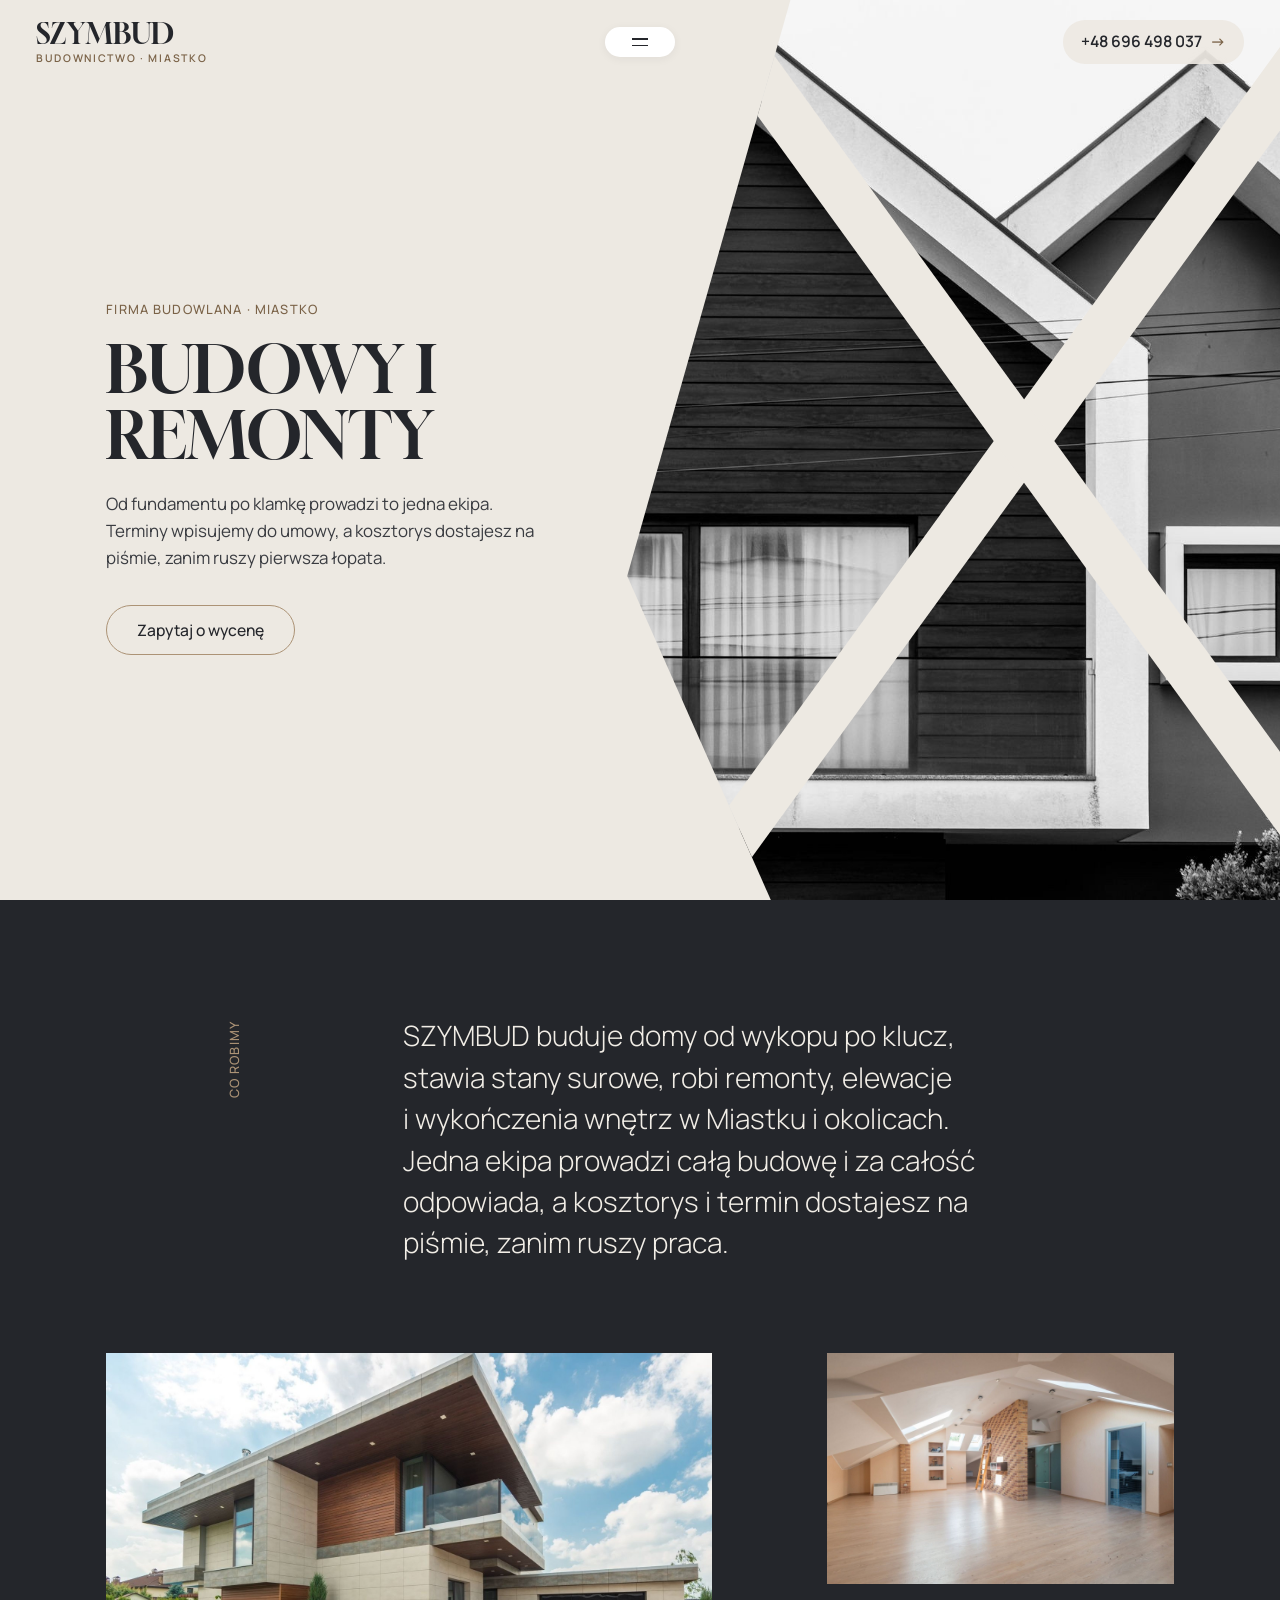
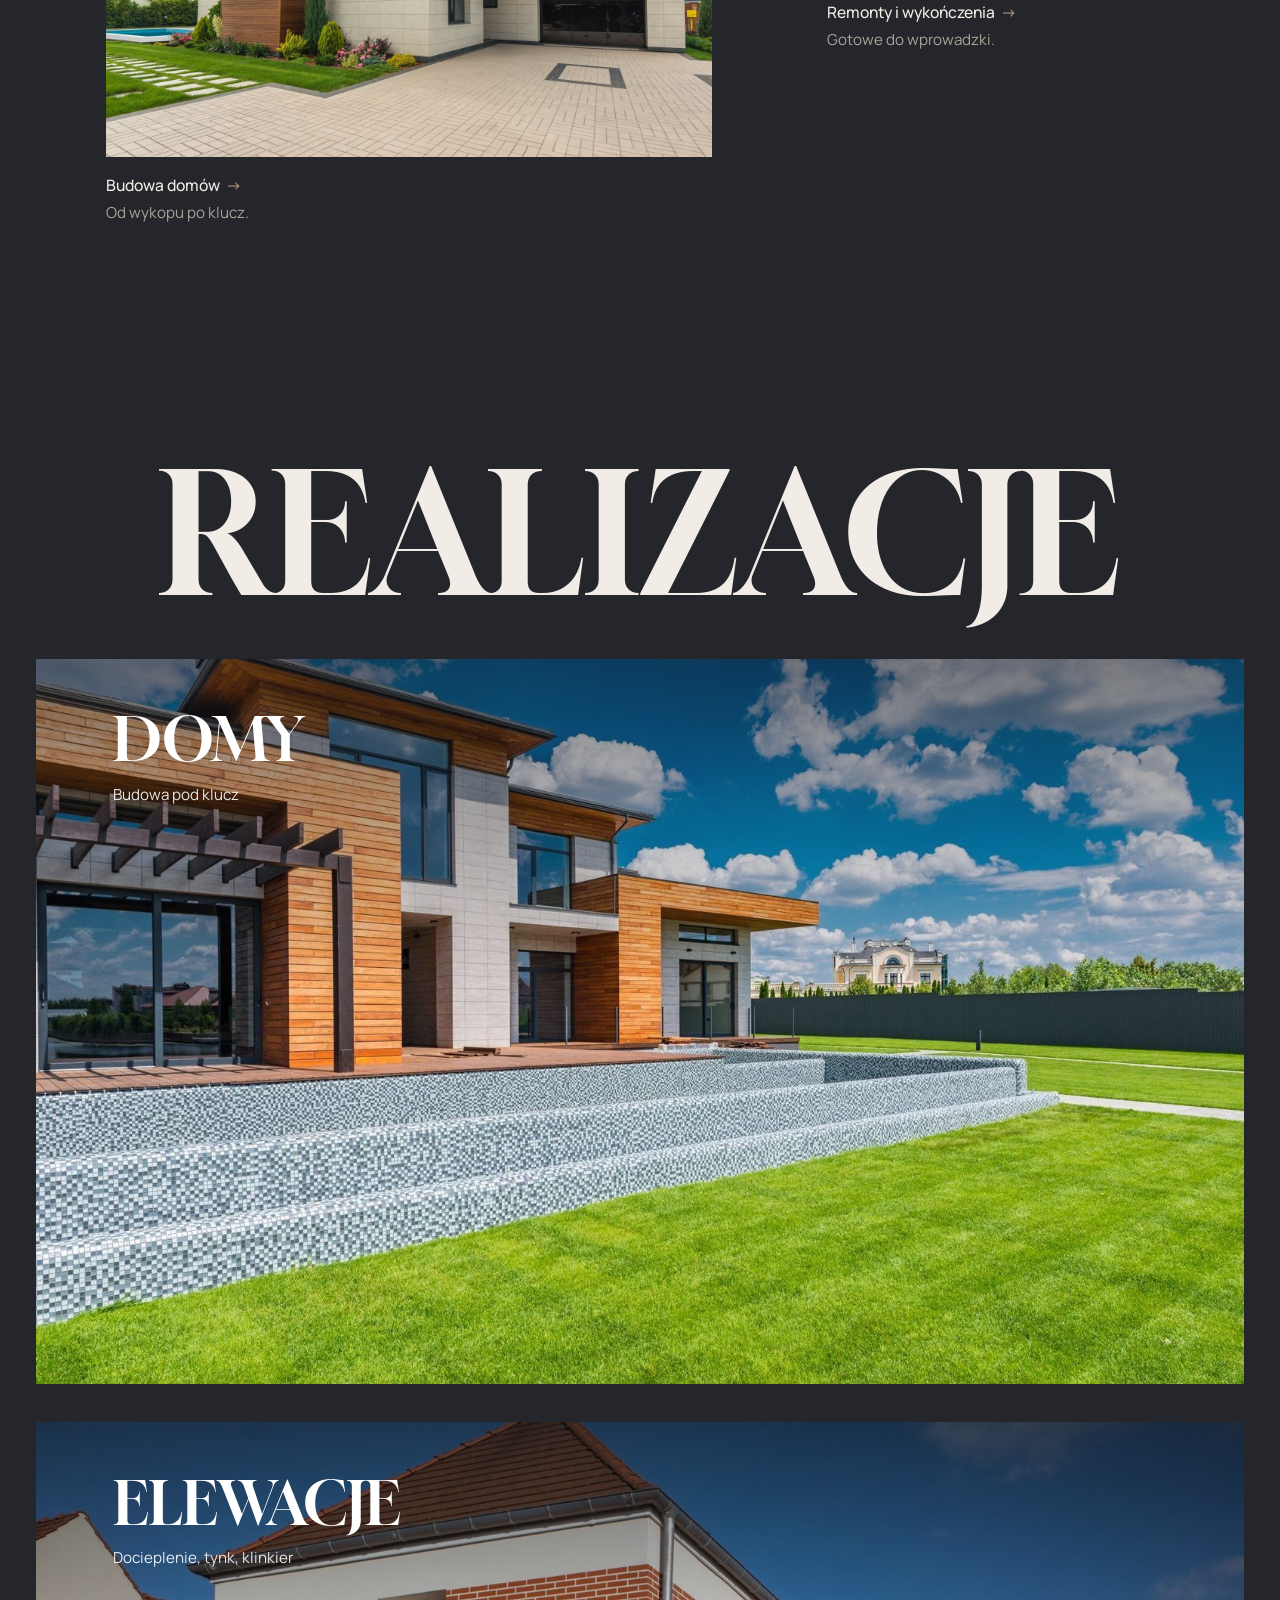
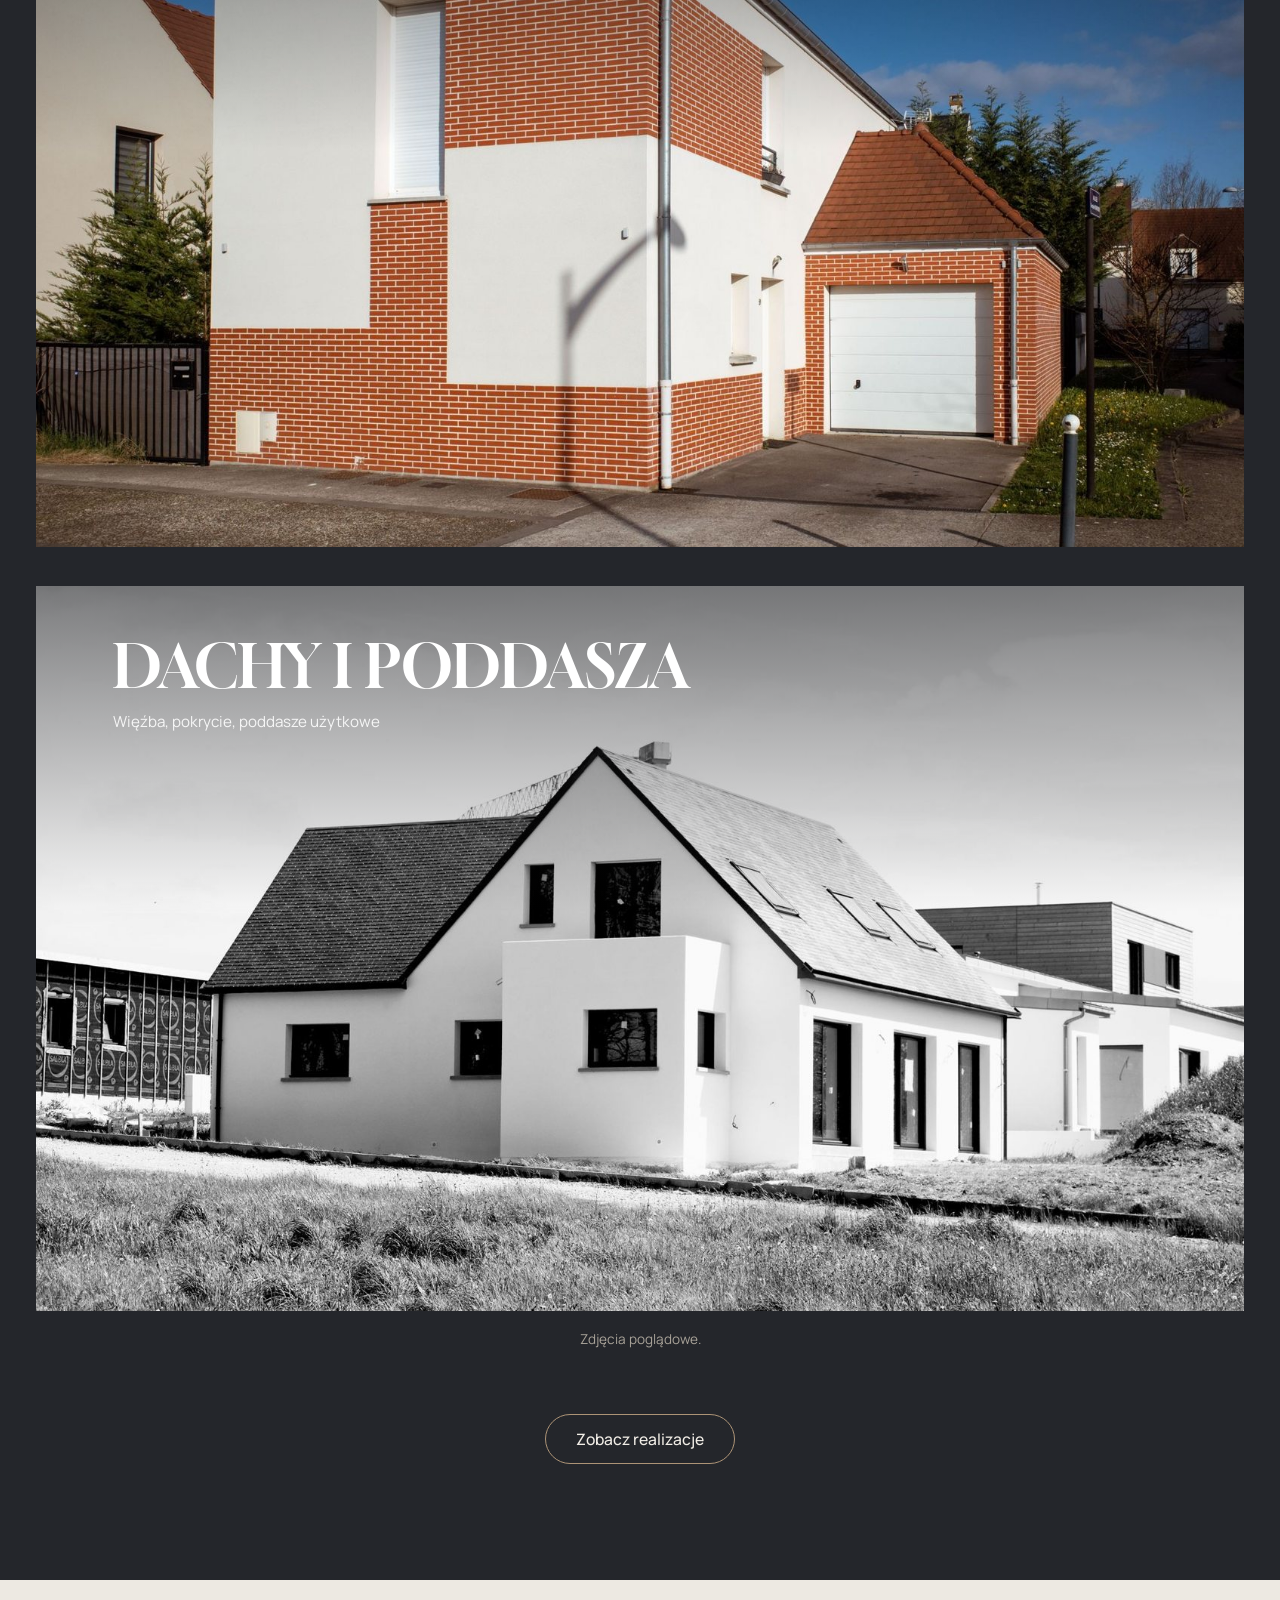
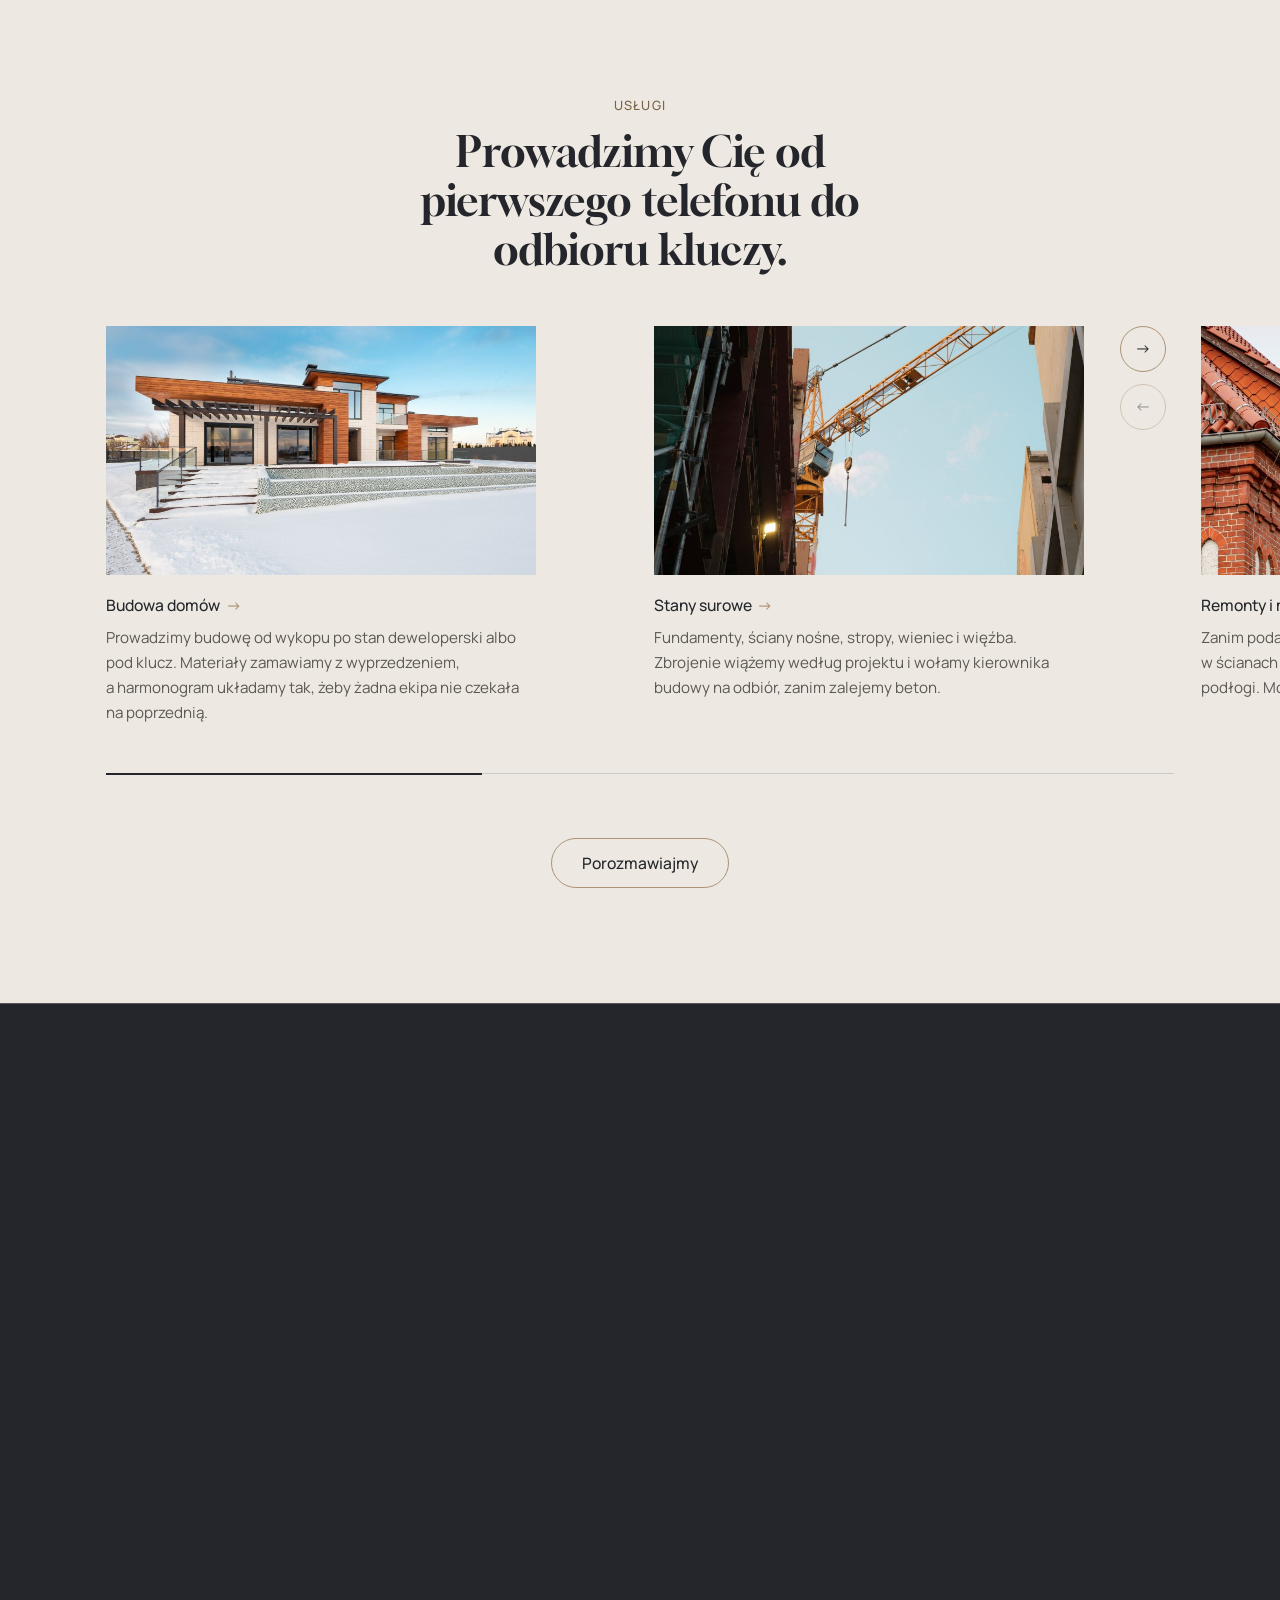
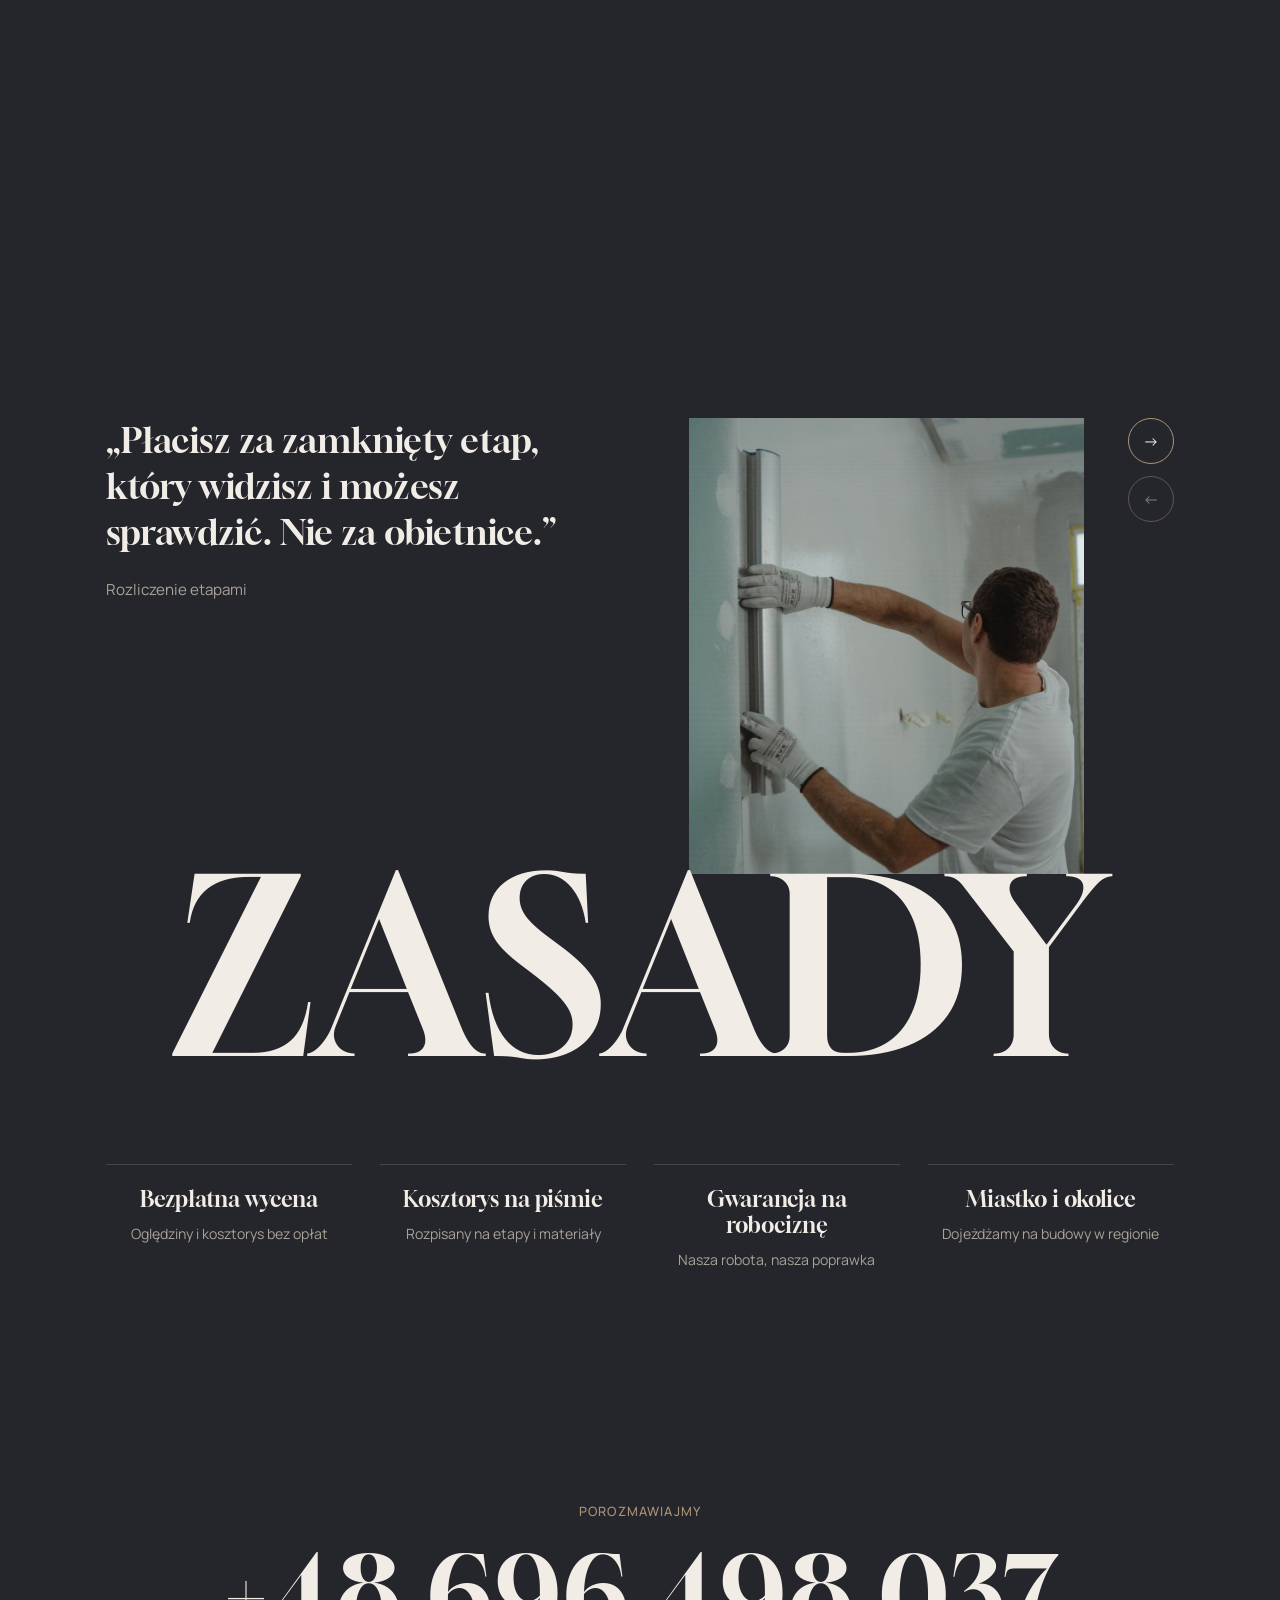
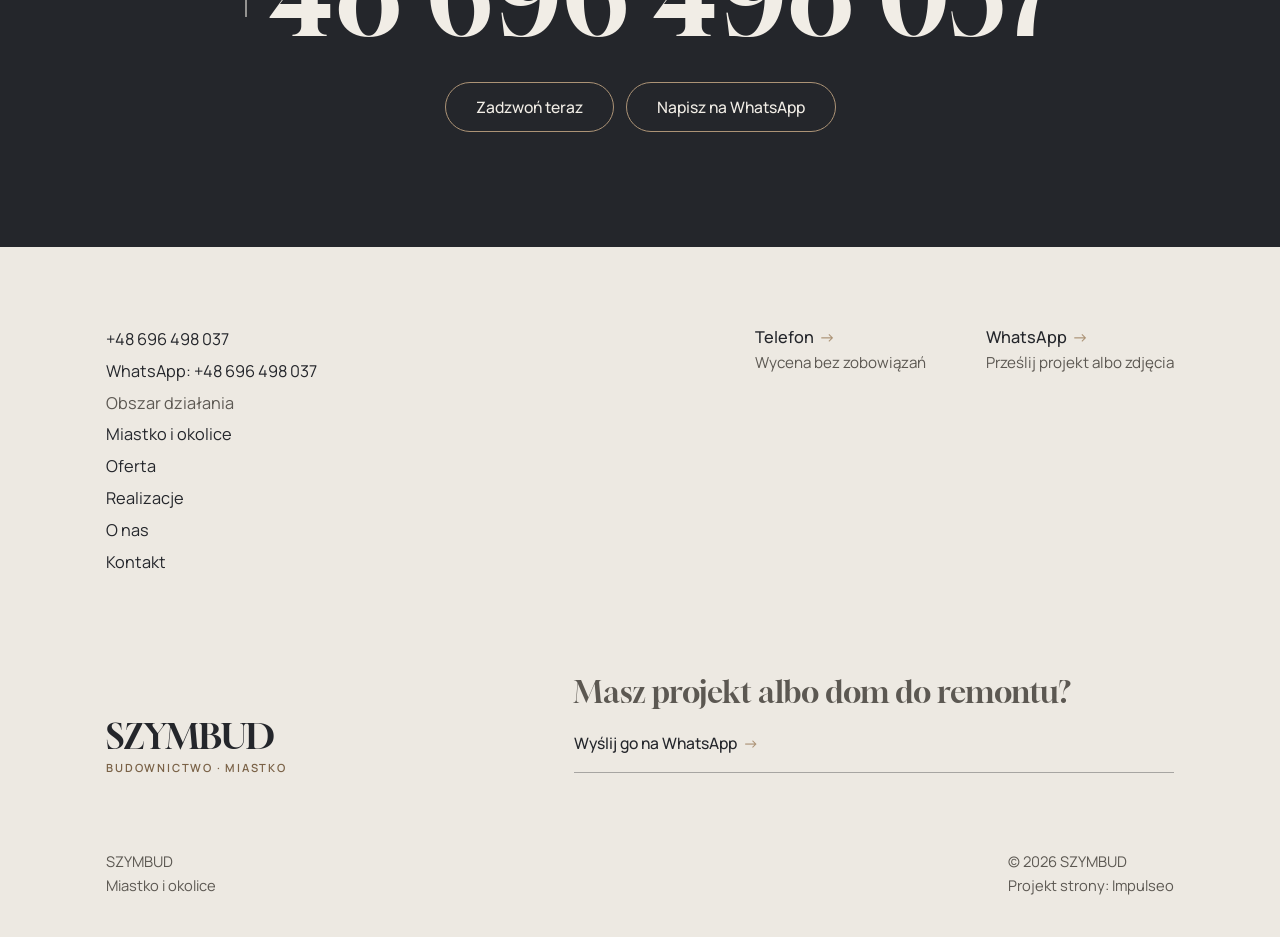
==== commit 358e9f50: "[claude-edit][cmt:d490bcc8-fd70-4760-bebf-0aee7432fc63] przebudowa wszystkich podstron na układ wg k" ====
--- a/index.html
+++ b/index.html
@@ -2,6 +2,7 @@
 <html lang="pl">
 <head>
 <meta charset="UTF-8">
+<meta name="theme-color" content="#EDE9E2">
 <meta name="viewport" content="width=device-width, initial-scale=1.0">
 <title>SZYMBUD - budowa domów i remonty</title>
 <meta name="description" content="Firma budowlana w Miastku: budowa domów, stany surowe, remonty, wykończenia, elewacje. Kosztorys i termin na piśmie przed robotą. Zadzwoń: +48 696 498 037.">
@@ -20,186 +21,200 @@
 <script type="application/ld+json">{"@context": "https://schema.org", "@type": "GeneralContractor", "name": "SZYMBUD", "url": "https://kris20032.github.io/szymbud/", "telephone": "+48696498037", "image": "https://kris20032.github.io/szymbud/img/og.jpg", "areaServed": "Miastko"}</script>
 <link rel="preconnect" href="https://fonts.googleapis.com">
 <link rel="preconnect" href="https://fonts.gstatic.com" crossorigin>
-<link href="https://fonts.googleapis.com/css2?family=Space+Grotesk:wght@500;600;700&family=DM+Sans:opsz,wght@9..40,400;9..40,500;9..40,600&display=swap" rel="stylesheet">
-<link rel="stylesheet" href="assets/styles.css?v=dda6634d">
+<link href="https://fonts.googleapis.com/css2?family=Gloock&family=Manrope:wght@300;400;500;600;700&display=swap" rel="stylesheet">
+<link rel="stylesheet" href="assets/styles.css?v=20261104">
+<meta name="nb-deploy" content="9b60c371083c">
 </head>
 <body>
 
 <header class="nav">
-  <div class="wrap nav-inner">
-    <a class="brand" href="index.html"><span class="name">SZYMBUD</span><span class="sub">Miastko</span></a>
-    <nav class="nav-links">
-      <a href="oferta.html">Oferta</a>
-      <a href="realizacje.html">Realizacje</a>
-      <a href="o-nas.html">O nas</a>
-      <a href="kontakt.html">Kontakt</a>
-      <a href="tel:+48696498037" class="btn btn-accent">Zadzwoń +48 696 498 037</a>
-    </nav>
-    <button class="nav-toggle" aria-label="Menu"><span></span><span></span><span></span></button>
-  </div>
+  <div class="nav-inner">
+    <a class="brand" href="index.html" aria-label="SZYMBUD - strona główna"><span class="name">SZYMBUD</span><span class="tag">Budownictwo · Miastko</span></a>
+    <button class="nav-toggle" aria-label="Menu" aria-controls="menu"><span></span><span></span></button>
+    <a class="nav-phone" href="tel:+48696498037">+48 696 498 037 <span class="arr">→</span></a>
+  </div>
+  <nav class="nav-links" id="menu" aria-label="Menu główne">
+    <div class="menu-inner">
+      <div class="menu-top"><span class="name">SZYMBUD</span><span></span><a class="btn" href="tel:+48696498037">+48 696 498 037</a></div>
+      <div class="menu-cols">
+        <ul class="menu-main">
+          <li><a href="index.html">Start</a></li>
+          <li><a href="oferta.html">Oferta</a></li>
+          <li><a href="realizacje.html">Realizacje</a></li>
+          <li><a href="o-nas.html">O&nbsp;nas</a></li>
+          <li><a href="kontakt.html">Kontakt</a></li>
+        </ul>
+        <div class="menu-col"><p class="menu-ttl">Usługi</p><ul><li><a href="oferta.html#budowa-domow">Budowa domów</a></li><li><a href="oferta.html#stany-surowe">Stany surowe</a></li><li><a href="oferta.html#remonty">Remonty i&nbsp;modernizacje</a></li><li><a href="oferta.html#wykonczenia">Wykończenia wnętrz</a></li><li><a href="oferta.html#elewacje">Elewacje i&nbsp;docieplenia</a></li><li><a href="oferta.html#murarka">Prace murarskie i&nbsp;tynkarskie</a></li></ul></div>
+        <div class="menu-col"><p class="menu-ttl">Kontakt</p><ul>
+          <li><a href="tel:+48696498037">+48 696 498 037</a></li>
+          <li><a href="https://wa.me/48696498037" target="_blank" rel="noopener">WhatsApp</a></li>
+          <li class="muted">Miastko i&nbsp;okolice</li>
+        </ul></div>
+      </div>
+    </div>
+  </nav>
 </header>
 
 <main>
-<section class="hero-fach">
-  <img class="hf-photo" src="img/hero.jpg" fetchpriority="high" data-rotate="img/g14.jpg|img/g13.jpg" alt="SZYMBUD" width="1880" height="1253">
-  <div class="hf-panel">
-    <div class="hf-inner">
-      <span class="hf-kicker">Usługi budowlane</span>
-      <h1 class="hf-title">Ekipa, która trzyma terminy z umowy. <em></em></h1>
-      <p class="hf-lead">Nie zbierasz kilku ekip do jednej budowy - całość prowadzimy i za całość odpowiadamy. Wiesz, co i kiedy dzieje się na Twojej budowie.</p>
-      <a class="hf-phone" href="tel:+48696498037"><span class="hf-phone-lab">Zadzwoń teraz</span><span class="hf-phone-num"><svg class="ico-tel" width="16" height="16" viewBox="0 0 24 24" fill="none" aria-hidden="true"><path d="M6.6 10.8a15.5 15.5 0 0 0 6.6 6.6l2.2-2.2a1 1 0 0 1 1-.24 11.4 11.4 0 0 0 3.6.58 1 1 0 0 1 1 1V20a1 1 0 0 1-1 1A17 17 0 0 1 3 4a1 1 0 0 1 1-1h3.5a1 1 0 0 1 1 1c0 1.25.2 2.46.58 3.6a1 1 0 0 1-.25 1l-2.23 2.2Z" fill="currentColor"/></svg> +48 696 498 037</span></a>
-      <div class="hf-actions">
-        <a href="https://wa.me/48696498037" target="_blank" rel="noopener" class="btn btn-accent">Wyślij projekt na WhatsApp <span class="arr">→</span></a>
-        <a href="tel:+48696498037" class="btn btn-ghost hf-ghost">Zadzwoń +48 696 498 037</a>
-      </div>
-    </div>
-  </div>
-</section>
-<section class="fach-promise">
+<section class="banner">
+  <div class="banner__content">
+    <span class="sub">Firma budowlana · Miastko</span>
+    <h1>Budowy i&nbsp;remonty</h1>
+    <p class="banner__txt">Od fundamentu po klamkę prowadzi to jedna ekipa. Terminy wpisujemy do umowy, a&nbsp;kosztorys dostajesz na piśmie, zanim ruszy pierwsza łopata.</p>
+    <div class="btns"><a class="btn" href="kontakt.html">Zapytaj o&nbsp;wycenę</a></div>
+  </div>
+  <figure class="hero-img banner__img"><img src="img/hero.jpg" alt="Nowoczesny dom z dwuspadowymi dachami" fetchpriority="high" width="1600" height="1066"></figure>
+</section>
+
+<section class="bg-ink pv">
   <div class="wrap">
-    <ul class="fp-row reveal"><li>Bezpłatna wycena</li><li>Dojazd: Miastko i okolice</li><li>Gwarancja na robociznę</li></ul>
-  </div>
-</section>
-<section class="gateways-band">
-  <div class="wrap">
-    <div class="gateways">
-      <a href="oferta.html" class="gateway reveal"><img src="img/g1.jpg" alt="Budowa domów" loading="lazy" width="1600" height="1068" decoding="async"><span class="g-ttl">Budowa domów</span></a>
-      <a href="oferta.html" class="gateway reveal"><img src="img/g2.jpg" alt="Stany surowe" loading="lazy" width="1600" height="1068" decoding="async"><span class="g-ttl">Stany surowe</span></a>
-      <a href="oferta.html" class="gateway reveal"><img src="img/g3.jpg" alt="Remonty i modernizacje" loading="lazy" width="1600" height="1066" decoding="async"><span class="g-ttl">Remonty i modernizacje</span></a>
-    </div>
-  </div>
-</section>
-<section class="proces proces-os fachowcy">
-  <div class="wrap proc-grid">
-    <div class="proc-side">
-      <div class="head reveal">
-        <span class="eyebrow">Jak pracujemy</span>
-        <h2>Wiesz, na czym stoisz - na każdym etapie</h2>
-        <p>Od pierwszego telefonu do odbioru roboty - krok po kroku.</p>
-      </div>
-      <div class="proc-count" aria-hidden="true"><span class="pc-cur">01</span><span class="pc-all">/ 04</span></div>
-      <div class="proc-bar" aria-hidden="true"><i></i></div>
-      <p class="proc-now" aria-hidden="true">Rozmowa i oględziny</p>
-    </div>
-    <ol class="proces-line">
-      <li class="reveal"><span class="pno">01</span><h3>Rozmowa i oględziny</h3><p>Telefon i krótka rozmowa o zakresie. Na oględziny przyjedziemy z miarką i notesem, nie z gotową umową do podpisu.</p></li>
-      <li class="reveal"><span class="pno">02</span><h3>Kosztorys i umowa</h3><p>Dostajesz kosztorys rozpisany na etapy i materiały oraz termin - wszystko na piśmie, zanim cokolwiek ruszy.</p></li>
-      <li class="reveal"><span class="pno">03</span><h3>Budowa etapami</h3><p>Robota idzie etapami z odbiorami - każdy zamykamy razem, zanim zaczniemy następny. Płacisz za to, co już stoi.</p></li>
-      <li class="reveal"><span class="pno">04</span><h3>Odbiór i gwarancja</h3><p>Przechodzimy robotę razem, punkt po punkcie. Usterki z przeglądu poprawiamy przed rozliczeniem końcowym, nie po nim.</p></li>
-    </ol>
-  </div>
-</section>
-<section>
-  <div class="wrap">
-    <div class="head reveal">
-      <span class="eyebrow">Realizacje</span>
-      <h2>Z ostatnich budów</h2>
-      <p>Zdjęcia z naszych budów - od zbrojenia fundamentów po skończone wnętrza. Żadnych kadrów z katalogu.</p>
-    </div>
-    <div class="gallery">
-      <div class="tile t-two3 reveal"><img src="img/g4.jpg" alt="SZYMBUD" loading="lazy" width="1600" height="1066" decoding="async"></div>
-      <div class="tile t-third reveal"><img src="img/g5.jpg" alt="SZYMBUD" loading="lazy" width="1600" height="1068" decoding="async"></div>
-      <div class="tile t-third reveal"><img src="img/g6.jpg" alt="SZYMBUD" loading="lazy" width="1600" height="1066" decoding="async"></div>
-      <div class="tile t-third reveal"><img src="img/g7.jpg" alt="SZYMBUD" loading="lazy" width="1600" height="1068" decoding="async"></div>
-      <div class="tile t-third reveal"><img src="img/g8.jpg" alt="SZYMBUD" loading="lazy" width="1600" height="1066" decoding="async"></div>
-    </div>
-    <div style="margin-top:var(--space-7)" class="reveal"><a href="realizacje.html" class="btn btn-accent">Pełna galeria <span class="arr">→</span></a></div>
-  </div>
-</section>
-<section class="fach-uslugi">
-  <div class="wrap">
-    <div class="head reveal">
-      <span class="eyebrow">Oferta</span>
-      <h2>Co robimy</h2>
-      <p>Roboty, które wykonuję regularnie - rozpisane razem z cenami.</p>
-    </div>
-    <ul class="fu-list">
-      <li class="fu-row reveal"><div class="fu-name">Budowa domów</div><div class="fu-desc">Prowadzimy budowę od wykopu po stan deweloperski albo pod klucz. Pilnujemy zgodności z projektem, zamawiamy materiały z wyprzedzeniem i układamy harmonogram tak, żeby żadna ekipa nie czekała na poprzednią.</div><a class="fu-cta" href="kontakt.html">Wycena <span class="arr">→</span></a></li>
-      <li class="fu-row reveal"><div class="fu-name">Stany surowe</div><div class="fu-desc">Fundamenty, ściany nośne, stropy, wieniec i więźba pod dach. Zbrojenie wiążemy według projektu i wołamy kierownika budowy na odbiór, zanim zalejemy beton - tego etapu nie da się poprawić po fakcie.</div><a class="fu-cta" href="kontakt.html">Wycena <span class="arr">→</span></a></li>
-      <li class="fu-row reveal"><div class="fu-name">Remonty i modernizacje</div><div class="fu-desc">Stary dom po rodzicach albo mieszkanie z rynku wtórnego? Zanim podamy cenę, sprawdzamy, co naprawdę siedzi w ścianach i stropach - wilgoć, stare instalacje, krzywe podłogi.</div><a class="fu-cta" href="kontakt.html">Wycena <span class="arr">→</span></a></li>
-      <li class="fu-row reveal"><div class="fu-name">Wykończenia wnętrz</div><div class="fu-desc">Odbierasz mieszkanie w stanie deweloperskim? Robimy wszystko do wprowadzenia: podłogi, drzwi, łazienkę, kolory ze wskazanej palety.</div><a class="fu-cta" href="kontakt.html">Wycena <span class="arr">→</span></a></li>
-      <li class="fu-row reveal"><div class="fu-name">Elewacje i docieplenia</div><div class="fu-desc">Docieplamy styropianem albo wełną - z klejem, siatką i tynkiem układanymi w reżimie technologicznym, bo elewacja robiona na skróty odpada płatami po kilku zimach.</div><a class="fu-cta" href="kontakt.html">Wycena <span class="arr">→</span></a></li>
-      <li class="fu-row reveal"><div class="fu-name">Prace murarskie i tynkarskie</div><div class="fu-desc">Tynki kładziemy maszynowo tam, gdzie liczy się tempo, i ręcznie tam, gdzie agregat nie wjedzie.</div><a class="fu-cta" href="kontakt.html">Wycena <span class="arr">→</span></a></li>
-    </ul>
-    <div style="margin-top:var(--space-7)" class="reveal"><a href="oferta.html" class="btn btn-ghost">Pełna oferta <span class="arr">→</span></a></div>
-  </div>
-</section>
-<section class="stopklatka" aria-hidden="true">
-  <div class="stk-bg" style="background-image:url(img/g9.jpg)"></div>
-</section>
-<section class="obszar">
-  <div class="wrap">
-    <div class="head center reveal">
-      <span class="eyebrow">Obszar działania</span>
-      <h2>Dojeżdżamy do Ciebie</h2>
-    </div>
-    <p class="obszar-txt reveal" style="text-align:center;max-width:60ch;margin:0 auto 1.4rem">Nie wiesz, czy dojedziemy na Twoją budowę? Zadzwoń i podaj adres. Jak nie dojeżdżamy, powiemy wprost i nie zajmiemy Ci dnia.</p>
-    <ul class="obszar-list reveal"><li class="is-home">Miastko</li><li>+ okolice</li></ul>
-    <div class="obszar-mapa reveal" style="margin-top:var(--space-7)">
-      <iframe title="Obszar działania - Miastko i okolice" src="https://maps.google.com/maps?q=53.976073%2C16.9459976&amp;z=11&amp;output=embed" loading="lazy" referrerpolicy="no-referrer-when-downgrade" style="width:100%;height:clamp(280px,38vh,420px);border:0;display:block;border-radius:var(--r-md)"></iframe>
-    </div>
-  </div>
-</section>
-<section class="faq-klinika">
-  <div class="wrap">
-    <div class="head center reveal">
-      <span class="eyebrow">Częste pytania</span>
-      <h2>Dobrze wiedzieć</h2>
-    </div>
-    <div class="faq-list">
-      <details class="faq-item reveal"><summary>Ile to będzie kosztowało?</summary><p>Kosztorys rozpisujemy na etapy i materiały, więc widzisz, co ile kosztuje, i możesz zdjąć coś z listy, zanim podpiszemy umowę.</p></details>
-      <details class="faq-item reveal"><summary>Czy wycena jest płatna?</summary><p>Za obejrzenie placu i policzenie nie bierzemy pieniędzy. Płacisz za robotę, nie za kosztorys.</p></details>
-      <details class="faq-item reveal"><summary>Kiedy możecie zacząć?</summary><p>Mniejsze roboty wchodzą między etapami większych budów - czasem szybciej, niż się spodziewasz. Start budowy domu ustawiamy pod sezon i pogodę.</p></details>
-      <details class="faq-item reveal"><summary>Czy dostanę umowę i fakturę?</summary><p>Tak, jedno i drugie. Umowa opisuje zakres, cenę, terminy i gwarancję, a fakturę dostajesz za każdy rozliczony etap.</p></details>
-      <details class="faq-item reveal"><summary>Kto załatwia materiały?</summary><p>Jak wolisz. Możemy wziąć materiały na siebie, z fakturami do wglądu, albo pracować na tym, co kupisz - wtedy dostajesz od nas dokładną listę z ilościami.</p></details>
-      <details class="faq-item reveal"><summary>Co, jeśli po robocie coś się odezwie?</summary><p>Pęknięcie na ścianie czy rysa przy oknie po roku to sprawa do naprawy, nie do dyskusji. Nasza robota - nasza poprawka, bez kombinowania.</p></details>
-    </div>
-  </div>
-</section>
-<section class="cta">
-  <div class="wrap">
-    <div class="reveal">
-      <span class="eyebrow">Współpraca</span>
-      <h2>Potrzebujesz fachowca? Wycenimy za darmo.</h2>
-      <p>Zadzwoń, umówimy termin oględzin. Cenę poznasz przed robotą, nie po niej.</p>
-    </div>
-    <div class="cta-actions reveal">
-      <a href="https://wa.me/48696498037" target="_blank" rel="noopener" class="btn btn-light">Wyślij projekt na WhatsApp <span class="arr">→</span></a>
-      <a href="tel:+48696498037" class="btn btn-ghost btn-ghost-cta">+48 696 498 037</a>
-    </div>
+    <div class="intro reveal">
+      <span class="sub vlabel">Co robimy</span>
+      <div>
+        <p class="intro__txt">SZYMBUD buduje domy od wykopu po klucz, stawia stany surowe, robi remonty, elewacje i&nbsp;wykończenia wnętrz w&nbsp;Miastku i&nbsp;okolicach. Jedna ekipa prowadzi całą budowę i&nbsp;za całość odpowiada, a&nbsp;kosztorys i&nbsp;termin dostajesz na piśmie, zanim ruszy praca.</p>
+      </div>
+    </div>
+    <div class="duo">
+      <div class="duo__item reveal">
+        <figure><a href="oferta.html#budowa-domow"><img src="img/g1.jpg" alt="Budowa domu jednorodzinnego" width="1600" height="1068" decoding="async"></a></figure>
+        <div class="duo__cap"><a class="lnk" href="oferta.html#budowa-domow">Budowa domów <span class="arr">→</span></a><span class="foot-note">Od wykopu po klucz.</span></div>
+      </div>
+      <div class="duo__item reveal">
+        <figure><a href="oferta.html#wykonczenia"><img src="img/g5.jpg" alt="Wykończone poddasze" width="1600" height="1068" decoding="async"></a></figure>
+        <div class="duo__cap"><a class="lnk" href="oferta.html#wykonczenia">Remonty i&nbsp;wykończenia <span class="arr">→</span></a><span class="foot-note">Gotowe do wprowadzki.</span></div>
+      </div>
+    </div>
+  </div>
+</section>
+
+<section class="bg-ink pv">
+  <h2 class="huge reveal">Realizacje</h2>
+  <div class="wrap-s">
+    <div class="projects">
+      <a class="project reveal" href="realizacje.html"><img src="img/g10.jpg" alt="Nowoczesny dom z drewnianą elewacją" loading="lazy" width="1600" height="1068" decoding="async"><h3 class="project__title">Domy</h3><span class="project__meta">Budowa pod klucz</span></a>
+      <a class="project reveal" href="realizacje.html"><img src="img/g11.jpg" alt="Dom z klinkierem i białym tynkiem" loading="lazy" width="1600" height="1066" decoding="async"><h3 class="project__title">Elewacje</h3><span class="project__meta">Docieplenie, tynk, klinkier</span></a>
+      <a class="project reveal" href="realizacje.html"><img src="img/g3.jpg" alt="Dom z poddaszem użytkowym" loading="lazy" width="1600" height="1066" decoding="async"><h3 class="project__title">Dachy i&nbsp;poddasza</h3><span class="project__meta">Więźba, pokrycie, poddasze użytkowe</span></a>
+    </div>
+    <p class="note">Zdjęcia poglądowe.</p>
+    <div class="center mt-m reveal"><a class="btn" href="realizacje.html">Zobacz realizacje</a></div>
+  </div>
+</section>
+
+<section class="bg-paper pv">
+  <div class="wrap sec-head reveal">
+    <span class="sub">Usługi</span>
+    <h2>Prowadzimy Cię od pierwszego telefonu do odbioru kluczy.</h2>
+  </div>
+  <div class="rail reveal" data-rail>
+    <div class="rail-nav"><button class="rail-btn" data-next aria-label="Następna usługa">→</button><button class="rail-btn" data-prev aria-label="Poprzednia usługa">←</button></div>
+    <div class="wrap" style="padding-right:0">
+      <div class="rail-track">
+        <article class="rail-item">
+          <figure><a href="oferta.html#budowa-domow"><img src="img/g12.jpg" alt="Budowa domów" loading="lazy" width="1600" height="1066" decoding="async"></a></figure>
+          <a class="lnk" href="oferta.html#budowa-domow">Budowa domów <span class="arr">→</span></a>
+          <p>Prowadzimy budowę od wykopu po stan deweloperski albo pod klucz. Materiały zamawiamy z&nbsp;wyprzedzeniem, a&nbsp;harmonogram układamy tak, żeby żadna ekipa nie czekała na poprzednią.</p>
+        </article>
+        <article class="rail-item">
+          <figure><a href="oferta.html#stany-surowe"><img src="img/g13.jpg" alt="Stany surowe" loading="lazy" width="1600" height="1066" decoding="async"></a></figure>
+          <a class="lnk" href="oferta.html#stany-surowe">Stany surowe <span class="arr">→</span></a>
+          <p>Fundamenty, ściany nośne, stropy, wieniec i&nbsp;więźba. Zbrojenie wiążemy według projektu i&nbsp;wołamy kierownika budowy na odbiór, zanim zalejemy beton.</p>
+        </article>
+        <article class="rail-item">
+          <figure><a href="oferta.html#remonty"><img src="img/g6.jpg" alt="Remonty i modernizacje" loading="lazy" width="1600" height="1066" decoding="async"></a></figure>
+          <a class="lnk" href="oferta.html#remonty">Remonty i&nbsp;modernizacje <span class="arr">→</span></a>
+          <p>Zanim podamy cenę, sprawdzamy, co naprawdę siedzi w&nbsp;ścianach i&nbsp;stropach: wilgoć, stare instalacje, krzywe podłogi. Mówimy też, co spokojnie może zostać.</p>
+        </article>
+        <article class="rail-item">
+          <figure><a href="oferta.html#wykonczenia"><img src="img/g7.jpg" alt="Wykończenia wnętrz" loading="lazy" width="1600" height="1066" decoding="async"></a></figure>
+          <a class="lnk" href="oferta.html#wykonczenia">Wykończenia wnętrz <span class="arr">→</span></a>
+          <p>Od stanu deweloperskiego do wprowadzki: podłogi, drzwi, łazienka, kolory ze wskazanej palety. Mokre etapy schną, zanim wejdą panele i&nbsp;malowanie.</p>
+        </article>
+        <article class="rail-item">
+          <figure><a href="oferta.html#elewacje"><img src="img/g9.jpg" alt="Elewacje i docieplenia" loading="lazy" width="1600" height="1066" decoding="async"></a></figure>
+          <a class="lnk" href="oferta.html#elewacje">Elewacje i&nbsp;docieplenia <span class="arr">→</span></a>
+          <p>Docieplenie styropianem albo wełną, z&nbsp;klejem, siatką i&nbsp;tynkiem kładzionymi zgodnie z&nbsp;technologią. Dom trzyma ciepło, a&nbsp;bryła wygląda jak nowa.</p>
+        </article>
+        <article class="rail-item">
+          <figure><a href="oferta.html#murarka"><img src="img/g4.jpg" alt="Prace murarskie i tynkarskie" loading="lazy" width="1600" height="1066" decoding="async"></a></figure>
+          <a class="lnk" href="oferta.html#murarka">Prace murarskie i&nbsp;tynkarskie <span class="arr">→</span></a>
+          <p>Tynki maszynowe tam, gdzie liczy się tempo, i&nbsp;ręczne tam, gdzie agregat nie wjedzie. Wilgotność ścian sprawdzamy miernikiem przed oddaniem etapu.</p>
+        </article>
+      </div>
+    </div>
+    <div class="rail-bar"><i></i></div>
+  </div>
+  <div class="center mt-m reveal"><a class="btn" href="kontakt.html">Porozmawiajmy</a></div>
+</section>
+
+<section class="stopklatka" aria-hidden="true"><div class="stk-bg" style="background-image:url(img/about.jpg)"></div></section>
+
+<section class="bg-ink pv zasady">
+  <div class="rail reveal" data-rail>
+    <div class="rail-nav"><button class="rail-btn" data-next aria-label="Następna zasada">→</button><button class="rail-btn" data-prev aria-label="Poprzednia zasada">←</button></div>
+    <div class="wrap">
+      <div class="rail-track">
+        <article class="rail-item zasada">
+          <div><blockquote>„Płacisz za zamknięty etap, który widzisz i&nbsp;możesz sprawdzić. Nie za obietnice.”</blockquote><span class="foot-note">Rozliczenie etapami</span></div>
+          <figure><img src="img/g14.jpg" alt="Wykończenie ścian w domu" loading="lazy" decoding="async"></figure>
+        </article>
+        <article class="rail-item zasada">
+          <div><blockquote>„Kosztorys i&nbsp;termin dostajesz na piśmie, zanim cokolwiek ruszy. Wychodzi coś ponad umowę, najpierw o&nbsp;tym rozmawiamy.”</blockquote><span class="foot-note">Cena przed robotą, nie po niej</span></div>
+          <figure><img src="img/g8.jpg" alt="Mur z cegły" loading="lazy" decoding="async"></figure>
+        </article>
+        <article class="rail-item zasada">
+          <div><blockquote>„Na odbiorze przechodzimy budowę razem, punkt po punkcie. Usterki poprawiamy przed rozliczeniem końcowym.”</blockquote><span class="foot-note">Odbiór i&nbsp;gwarancja</span></div>
+          <figure><img src="img/g2.jpg" alt="Taras skończonego domu" loading="lazy" decoding="async"></figure>
+        </article>
+      </div>
+    </div>
+  </div>
+  <h2 class="huge huge--fit6 reveal">Zasady</h2>
+  <div class="wrap"><ul class="steps steps--promise"><li class="reveal"><span class="lab lab-serif">Bezpłatna wycena</span><span class="desc">Oględziny i&nbsp;kosztorys bez opłat</span></li><li class="reveal"><span class="lab lab-serif">Kosztorys na piśmie</span><span class="desc">Rozpisany na etapy i&nbsp;materiały</span></li><li class="reveal"><span class="lab lab-serif">Gwarancja na robociznę</span><span class="desc">Nasza robota, nasza poprawka</span></li><li class="reveal"><span class="lab lab-serif">Miastko i&nbsp;okolice</span><span class="desc">Dojeżdżamy na budowy w&nbsp;regionie</span></li></ul></div>
+</section>
+
+<section class="bg-ink pv call cta">
+  <div class="wrap reveal">
+    <span class="sub">Porozmawiajmy</span>
+    <a class="phone-big" href="tel:+48696498037">+48 696 498 037</a>
+    <div class="btns"><a class="btn" href="tel:+48696498037">Zadzwoń teraz</a><a class="btn" href="https://wa.me/48696498037" target="_blank" rel="noopener">Napisz na WhatsApp</a></div>
   </div>
 </section>
 </main>
 
 <footer>
   <div class="wrap">
-    <div class="foot-grid">
-      <div class="foot-brand">
-        <div class="name">SZYMBUD</div>
-        <p>Nie zbierasz kilku ekip do jednej budowy - całość prowadzimy i za całość odpowiadamy. Wiesz, co i kiedy dzieje się na Twojej budowie.</p>
-      </div>
-      <div class="foot-col">
-        <h4>Nawigacja</h4>
+    <div class="foot-top">
+      <div class="foot-list">
+        <a href="tel:+48696498037">+48 696 498 037</a>
+        <a href="https://wa.me/48696498037" target="_blank" rel="noopener">WhatsApp: +48 696 498 037</a>
+        <span class="muted">Obszar działania</span>
+        <span>Miastko i&nbsp;okolice</span>
         <a href="oferta.html">Oferta</a>
         <a href="realizacje.html">Realizacje</a>
-        <a href="o-nas.html">O nas</a>
+        <a href="o-nas.html">O&nbsp;nas</a>
         <a href="kontakt.html">Kontakt</a>
       </div>
-      <div class="foot-col">
-        <h4>Kontakt</h4>
-        <a href="tel:+48696498037">+48 696 498 037</a>
-        <p>Miastko</p>
+      <div class="foot-side">
+        <div><a class="lnk" href="tel:+48696498037">Telefon <span class="arr">→</span></a><span class="foot-note">Wycena bez zobowiązań</span></div>
+        <div><a class="lnk" href="https://wa.me/48696498037" target="_blank" rel="noopener">WhatsApp <span class="arr">→</span></a><span class="foot-note">Prześlij projekt albo zdjęcia</span></div>
+      </div>
+    </div>
+    <div class="foot-mid">
+      <div class="name">SZYMBUD<small>Budownictwo · Miastko</small></div>
+      <div class="foot-cta">
+        <span class="big">Masz projekt albo dom do remontu?</span>
+        <a class="lnk" href="https://wa.me/48696498037" target="_blank" rel="noopener">Wyślij go na WhatsApp <span class="arr">→</span></a>
       </div>
     </div>
     <div class="foot-bot">
-      <span>© 2026 SZYMBUD</span>
-      <span>Projekt strony: <a class="foot-credit" href="https://impulseo.pl" target="_blank" rel="noopener">Impulseo</a></span>
+      <span>SZYMBUD<br>Miastko i&nbsp;okolice</span>
+      <span>© 2026 SZYMBUD<br>Projekt strony: <a class="foot-credit" href="https://impulseo.pl" target="_blank" rel="noopener">Impulseo</a></span>
     </div>
   </div>
 </footer>
 <div class="sticky-call"><a class="sc-call" href="tel:+48696498037"><svg class="ico-tel" width="16" height="16" viewBox="0 0 24 24" fill="none" aria-hidden="true"><path d="M6.6 10.8a15.5 15.5 0 0 0 6.6 6.6l2.2-2.2a1 1 0 0 1 1-.24 11.4 11.4 0 0 0 3.6.58 1 1 0 0 1 1 1V20a1 1 0 0 1-1 1A17 17 0 0 1 3 4a1 1 0 0 1 1-1h3.5a1 1 0 0 1 1 1c0 1.25.2 2.46.58 3.6a1 1 0 0 1-.25 1l-2.23 2.2Z" fill="currentColor"/></svg> Zadzwoń</a><a class="sc-quote" href="https://wa.me/48696498037" target="_blank" rel="noopener">WhatsApp</a></div>
 <div class="demo-wazne" data-do="2026-11-10" data-cykl="3" hidden><svg class="dw-ico" width="13" height="13" viewBox="0 0 24 24" fill="none" aria-hidden="true"><circle cx="12" cy="12" r="8.6" stroke="currentColor" stroke-width="1.8"/><path d="M12 7.2V12l3.3 2" stroke="currentColor" stroke-width="1.8" stroke-linecap="round"/></svg><span class="dw-txt"></span></div>
 
-<script src="assets/main.js"></script>
+<script src="assets/main.js?v=20261104"></script>
 </body>
 </html>
--- a/assets/styles.css
+++ b/assets/styles.css
@@ -1,585 +1,318 @@
 /* ============================================================
-   STOLBASZ — premium, architektoniczny B2B fit-out
-   Jasna paleta, zero brązu. System wg premium-web-craft.
-   Projekt strony: Impulseo (impulseo.pl)
+   SZYMBUD - układ wg wzoru klienta (klindworthroofing.com), 04.11.2026
+   Beż + grafit + brąz, szeryfowe wersaliki, hero ze zdjęciem w ukośnym
+   kadrze, ogromne napisy sekcji, karuzela usług, pełnoekranowe zdjęcie.
    ============================================================ */
-
 :root{
-  /* PALETA — jasna, architektoniczna, chłodna */
-  --paper:#F4F6F8;          /* główne tło */
-  --paper-2:#E7EBEF;        /* sekcje alternatywne (chłodny jasny szary) */
-  --paper-3:#E7EBEF;        /* delikatne wypełnienia */
-  --ink:#15212E;            /* tekst główny — chłodny grafit */
-  --ink-soft:#243443;       /* nagłówki drugorzędne */
-  --muted:#6B7785;          /* tekst poboczny */
-  --line:rgba(21,33,46,.12);/* hairline */
-  --accent:#E8A317;         /* stonowany petrol-slate — jedyny akcent */
-  --accent-d:#C9870C;
-  --accent-soft:rgba(232,163,23,.10);
-  --dark:#15212E;           /* sekcje ciemne (stopka/CTA) */
-
-  /* HOVER ZDJĘĆ — JEDEN standard dla całego silnika (decyzja K. 04.08.2026, artefakt z wariantami).
-     AKTUALNE (K.+Szymon 09.08.2026, wybór z artefaktu 6 wariantów): zoom 1.05 przy 1.4s -
-     przy tak długim czasie mocniejszy kadr NIE skacze, tylko „oddycha". Poprzedni standard
-     (1.02 / .55s z 04.08) odbierany jako dynamiczny i szybki.
-     Spoczynek lekko przygaszony, ale TYLKO tam, gdzie jest mysz (@media hover:hover) —
-     na telefonie zdjęcia zostają w pełnej jasności. */
-  --img-zoom:1.05;                   /* K.+Szymon 09.08: wariant F z artefaktu porównawczego */
-  --img-rest:brightness(.95) saturate(.99);
-  --img-hot:brightness(1.06) saturate(1.05);
-  --img-dur:1.4s;                    /* K.+Szymon 09.08 (wariant F): powoli = elegancko */
-  --img-ease:cubic-bezier(.16,.84,.44,1);  /* miękki ogon, efekt „oddychania" */
-
-  /* ODSTĘPY — skala 4/8 */
-  --space-1:4px; --space-2:8px; --space-3:12px; --space-4:16px; --space-5:24px;
-  --space-6:32px; --space-7:48px; --space-8:64px; --space-9:96px; --space-10:128px;
-
-  /* TYPOGRAFIA — fluid clamp() (skala podbita 16.07.2026: większe, czytelniejsze litery — uwaga Adama) */
-  --text-sm:clamp(.9rem,.87rem + .12vw,1rem);
-  --text-base:clamp(1.08rem,1.04rem + .18vw,1.2rem);
-  --text-lg:clamp(1.24rem,1.15rem + .34vw,1.44rem);
-  --text-h3:clamp(1.34rem,1.22rem + .55vw,1.66rem);
-  --text-h2:clamp(2.1rem,1.66rem + 2.1vw,3.1rem);
-  --text-h1:clamp(2.9rem,2.1rem + 4vw,5.1rem);
-
-  /* PROMIENIE — architektoniczne, raczej ostre */
-  --r-sm:3px; --r-md:6px; --r-lg:10px;
-
-  /* RUCH */
-  --ease:cubic-bezier(.25,.46,.45,.94); --dur:.24s;
-
-  /* CIENIE — miękkie, warstwowe */
-  --sh-sm:0 1px 2px rgba(16,24,32,.04), 0 2px 8px rgba(16,24,32,.05);
-  --sh-md:0 2px 6px rgba(16,24,32,.05), 0 12px 28px -8px rgba(16,24,32,.12);
-  --sh-lg:0 6px 14px rgba(16,24,32,.07), 0 26px 56px -18px rgba(16,24,32,.22);
-
-  --hairline:1px solid var(--line);
-
-  --font-display:'Space Grotesk','Inter',sans-serif;
-  --font-body:'DM Sans','Inter',sans-serif;
-}
-
-*{box-sizing:border-box;margin:0;padding:0}
-html{scroll-behavior:smooth}
-body{
-  font-family:var(--font-body);
-  font-size:var(--text-base);
-  line-height:1.65;
-  color:var(--ink);
-  background:var(--paper);
-  -webkit-font-smoothing:antialiased;
-  text-rendering:optimizeLegibility;
-}
-img{max-width:100%;height:auto;display:block}  /* height:auto = width/height z atrybutów trzyma proporcje (TOP#12) */
+  --paper:#EDE9E2;--paper-2:#E3DDD3;--ink:#24262B;--ink-2:#2D3036;
+  --accent:#AC9376;--accent-d:#7A6247;--accent-soft:rgba(172,147,118,.14);
+  --light:#F1EDE6;--faded:#A8A298;--muted:#5C5852;--line:rgba(36,38,43,.16);--line-l:rgba(241,237,230,.16);
+  --serif:"Gloock",Georgia,"Times New Roman",serif;
+  --sans:"Manrope",Arial,sans-serif;
+  --ease:cubic-bezier(.2,.7,.2,1);--dur:.6s;
+  --nav-h:84px;--pad:clamp(20px,8.3vw,120px);--pad-s:clamp(16px,2.8vw,40px);
+  --r-sm:999px;--space-5:20px;
+  --img-dur:1.4s;--img-ease:cubic-bezier(.2,.7,.2,1);--img-zoom:1.05;--img-rest:none;--img-hot:none;
+}
+*,*::before,*::after{box-sizing:border-box}
+html{-webkit-text-size-adjust:100%;scroll-behavior:smooth}
+html.menu-open{overflow:hidden}
+body{margin:0;font-family:var(--sans);font-size:16px;line-height:1.6;color:var(--ink);background:var(--paper);
+  -webkit-font-smoothing:antialiased;text-rendering:optimizeLegibility}
+img{display:block;max-width:100%;height:auto}
 a{color:inherit;text-decoration:none}
-
-.wrap{width:min(92%,1180px);margin-inline:auto}
-section{padding-block:clamp(52px,6.5vw,96px)}
-
-h1,h2,h3{font-family:var(--font-display);font-weight:700;line-height:1.08;letter-spacing:-.02em;color:var(--ink)}
-h1{font-size:var(--text-h1);letter-spacing:-.035em}
-h2{font-size:var(--text-h2);letter-spacing:-.025em}
-h3{font-size:var(--text-h3)}
-/* MIARA — długość wiersza. WCAG 2.2 SC 1.4.8: max 80 znaków; Butterick: 45–90.
-   68ch daje realnie 72–78 znaków polskiego tekstu, czyli z zapasem pod granicą.
-   Wcześniej limit miał TYLKO <p> — <li>, <blockquote> i <dd> nie miały żadnego,
-   i to jedyny powód, dla którego 23 bloki na dwóch oddanych stronach jadą po
-   83–106 znaków w wierszu (pomiar 07.08.2026, bramka `miara`).
-   ⚠️ Listy i definicje ograniczamy TYLKO bez klasy: `ul`/`ol` z klasą to u nas
-   układ (siatki kafli, menu), a nie tekst ciągły — tam miarę wyznacza układ. */
-/* 60ch, nie 68ch (K. 10.08): po zmianie fontów na węższe kroje (DM Sans i spółka)
-   w 68ch mieściło się ~90 znaków - bramka pikselowa słusznie zgłaszała przekroczenie
-   granicy 80. Pomiar na żywej przeglądarce: 60ch = 90 znaków, 53ch = ~78 znaków, czyli normę WCAG 1.4.8. */
-:root{ --miara:53ch }
-p{max-width:min(100%,var(--miara))}
-blockquote,
-ul:not([class])>li, ol:not([class])>li,
-dl:not([class])>dd{max-width:min(100%,var(--miara))}
-
-/* ⚠️ Świadomie BEZ wyjątku `.tile p,.card p,.svc p{max-width:none}`, choć nasuwa się sam:
-   te akapity BYŁY już ograniczone (stare `p{max-width:65ch}`), więc „wyjątek" nie odblokowałby
-   niczego nowego — tylko ROZLUŹNIŁ stan sprzed zmiany na wszystkich demach naraz.
-   `figcaption` żadna z reguł wyżej nie dotyczy, więc też nie potrzebuje zwolnienia. */
-
-/* ŁAMANIE. `balance` wyrównuje długości wierszy w nagłówku, `pretty` pilnuje ostatniego
-   wiersza akapitu, żeby nie został w nim jeden wyraz. Obsługiwane od Chrome 117 /
-   Safari 17.5; starsze przeglądarki po prostu ignorują tę własność.
-   `text-wrap:pretty` nie występowało dotąd ANI RAZ w silniku ani w repo klientów. */
-h1,h2,h3,.lead,.lede{text-wrap:balance}
-p,li,blockquote,dd{text-wrap:pretty}
-
-.eyebrow{
-  font-family:var(--font-body);
-  font-size:var(--text-sm);
-  font-weight:600;
-  letter-spacing:.18em;
-  text-transform:uppercase;
-  color:var(--accent);
-  display:inline-flex;align-items:center;gap:var(--space-3);
-}
-/* flex:none + margin-top = kreska trzyma się PIERWSZEJ linii. Wcześniej align-items:center
-   centrowało ją względem całego bloku i przy zawinięciu (długi kicker typu
-   „…WNĘTRZ · LESZNO · OD 2019") druga linia lądowała z brzydkim wcięciem. */
-.eyebrow{align-items:flex-start}
-.eyebrow>*,.eyebrow{text-wrap:balance}   /* dlugi kicker lamal sie na sierote typu samo „2019" w drugiej linii */
-.eyebrow::before{content:"";width:28px;height:1px;background:var(--accent);display:inline-block;flex:none;margin-top:.62em}
-
-.muted{color:var(--muted)}
-.lead{font-size:var(--text-lg);line-height:1.55;color:var(--ink-soft);max-width:50ch}
-
-/* ---------- BUTTONS ---------- */
-.btn{
-  display:inline-flex;align-items:center;gap:var(--space-2);
-  font-weight:600;font-size:var(--text-sm);letter-spacing:.02em;
-  padding:var(--space-4) var(--space-6);
-  border-radius:var(--r-sm);
-  transition:transform var(--dur) var(--ease),box-shadow var(--dur) var(--ease),background var(--dur) var(--ease);
-  cursor:pointer;border:1px solid transparent;
-}
-.btn-accent{background:var(--accent);color:#fff;box-shadow:var(--sh-sm)}
-.btn-accent:hover{background:var(--accent-d);transform:translateY(-2px);box-shadow:var(--sh-md)}
-.btn-accent:active{transform:translateY(0);box-shadow:var(--sh-sm)}
-.btn-ghost{background:transparent;color:var(--ink);border-color:var(--line)}
-.btn-ghost:hover{border-color:var(--accent);color:var(--accent);transform:translateY(-2px)}
-.btn-light{background:#fff;color:var(--ink);box-shadow:var(--sh-sm)}
-.btn-light:hover{transform:translateY(-2px);box-shadow:var(--sh-md)}
-.btn .arr{transition:transform var(--dur) var(--ease)}
-.btn:hover .arr{transform:translateX(4px)}
-
-/* ---------- NAV ---------- */
-.nav{
-  position:sticky;top:0;z-index:50;
-  background:color-mix(in srgb,var(--paper) 88%,transparent);
-  backdrop-filter:saturate(140%) blur(10px);
-  border-bottom:var(--hairline);
-}
-.nav-inner{display:flex;align-items:center;justify-content:space-between;gap:var(--space-5);height:72px}
-/* ANTY-NACHODZENIE (K. 05.08.2026): długa nazwa firmy + przycisk z pełnym numerem nie mieściły się w pasku
-   i flex ściskał linki PONIŻEJ ich treści - "Kontakt" wchodził na ramkę "Zadzwoń +48 ...". Teraz ustępuje
-   nazwa marki (skrót wielokropkiem), a menu i przycisk nigdy się nie kurczą ani nie zachodzą na siebie. */
-.brand{display:flex;flex-direction:column;line-height:1;min-width:0;flex:0 1 auto}
-.brand .name{font-family:var(--font-display);font-weight:800;font-size:1.35rem;letter-spacing:.04em;white-space:nowrap;overflow:hidden;text-overflow:ellipsis}
-.brand .sub{font-size:.62rem;letter-spacing:.34em;text-transform:uppercase;color:var(--muted);margin-top:5px;white-space:nowrap;overflow:hidden;text-overflow:ellipsis}
-.nav-links{display:flex;align-items:center;gap:var(--space-6);flex:0 0 auto}
-.nav-links a{font-size:var(--text-sm);font-weight:500;color:var(--ink-soft);position:relative;padding-block:4px;white-space:nowrap;transition:color var(--dur) var(--ease)}
-.nav-links a::after{content:"";position:absolute;left:0;bottom:0;width:0;height:1.5px;background:var(--accent);transition:width var(--dur) var(--ease)}
-.nav-links a:hover,.nav-links a.active{color:var(--ink)}
-.nav-links a:hover::after,.nav-links a.active::after{width:100%}
-.nav-links .btn{padding:var(--space-2) var(--space-5)}
-/* przyciski w nav: właściwy kolor (przebij .nav-links a) + bez podkreślenia */
-.nav-links a.btn-accent{color:#fff}
-.nav-links a.btn-ghost,.nav-links a.btn-light{color:var(--ink)}
-/* CTA w pasku: NIE podkreślenie spod linków menu, ale ten sam przelatujący błysk,
-   co na wszystkich innych przyciskach (zgłoszenie K. 13.08.2026 - „na hero jest efekt
-   światła przechodzącego przez przycisk, na navbarze go nie ma, a mają być identyczne").
-   Reguła `.nav-links a::after` jest silniejsza od `.btn::after`, więc trzeba jej
-   geometrię wyzerować i wpisać połysk z nazwy - samo `display:none` gasiło efekt. */
-.nav-links a.btn::after{
-  display:block;content:"";position:absolute;inset:0;z-index:-1;pointer-events:none;
-  width:auto;height:auto;border-radius:inherit;   /* kasuje geometrię podkreślenia (width:0;height:1.5px) */
-  background:linear-gradient(100deg,transparent 32%,rgba(255,255,255,.20) 50%,transparent 68%);
-  translate:-120% 0}
-@media (prefers-reduced-motion:no-preference){
-  .nav-links a.btn:hover::after{translate:120% 0;transition:translate .75s var(--mt-ease,cubic-bezier(.16,.84,.44,1))}
-}
-.nav-toggle{display:none;background:none;border:none;cursor:pointer;flex-direction:column;gap:5px;padding:8px}
-.nav-toggle span{width:24px;height:2px;background:var(--ink);transition:var(--dur)}
-/* Ciasny zakres MIĘDZY menu mobilnym a pełnym pulpitem: zbijamy odstępy i nazwę marki,
-   żeby wszystko zmieściło się naturalnie, zanim w ogóle dojdzie do skracania wielokropkiem. */
-@media(max-width:1280px) and (min-width:921px){
-  .nav-links{gap:var(--space-4)}
-  .nav-links .btn{padding:var(--space-2) var(--space-4)}
-  .brand .name{font-size:1.15rem}
-}
-
-/* ---------- HERO (split) ---------- */
-.hero{position:relative;overflow:hidden;border-bottom:var(--hairline)}
-.hero-grid{display:grid;grid-template-columns:1.05fr .95fr;gap:clamp(24px,4vw,60px);align-items:center;
-  padding-block:clamp(36px,4.5vw,64px)}
-.hero-copy .eyebrow{margin-bottom:var(--space-5)}
-.hero-copy h1{margin-bottom:var(--space-5)}
-.hero-copy .lead{margin-bottom:var(--space-7)}
-.hero-actions{display:flex;flex-wrap:wrap;gap:var(--space-4)}
-.hero-art{position:relative;aspect-ratio:4/3;border-radius:var(--r-lg);overflow:hidden;box-shadow:var(--sh-lg)}
-.hero-art img{width:100%;height:100%;object-fit:cover}
-.hero-art::after{content:"";position:absolute;inset:0;background:linear-gradient(180deg,transparent 55%,rgba(18,24,28,.28))}
-.hero-badge{position:absolute;left:var(--space-5);bottom:var(--space-5);z-index:2;
-  background:rgba(252,252,251,.94);backdrop-filter:blur(4px);
-  border-radius:var(--r-md);padding:var(--space-4) var(--space-5);box-shadow:var(--sh-md);max-width:78%}
-.hero-badge strong{display:block;font-family:var(--font-display);font-size:1rem;letter-spacing:-.01em}
-.hero-badge span{font-size:var(--text-sm);color:var(--muted)}
-
-/* ---------- HERO duży / kinowy (strona główna) ---------- */
-.hero-cine{position:relative;min-height:clamp(560px,82vh,840px);min-height:clamp(560px,82svh,840px);display:flex;align-items:center;overflow:hidden;border-bottom:var(--hairline)}
-.hero-cine>img{position:absolute;inset:0;width:100%;height:100%;object-fit:cover;z-index:0}
-.hero-cine::after{content:"";position:absolute;inset:0;z-index:1;
-  background:linear-gradient(95deg,rgba(13,18,23,.86) 0%,rgba(13,18,23,.64) 32%,rgba(13,18,23,.24) 62%,rgba(13,18,23,.04) 100%)}
-.hero-cine .wrap{position:relative;z-index:2;padding-block:var(--space-8)}
-.hero-cine .hero-copy{max-width:660px}
-.hero-cine .eyebrow{color:#fff;margin-bottom:var(--space-5)}
-.hero-cine .eyebrow::before{background:#fff}
-.hero-cine h1{color:#fff;margin-bottom:var(--space-5);font-size:clamp(2.9rem,2rem + 4.4vw,5.2rem);text-wrap:balance}
-.hero-cine .lead{color:rgba(255,255,255,.92);max-width:48ch;margin-bottom:var(--space-7)}
-.hero-cine .hero-actions{display:flex;flex-wrap:wrap;gap:var(--space-4)}
-/* NISKIE OKNO (laptop z dokiem i paskami przeglądarki ma ~700-780 px wysokości widoku):
-   H1 do 5.2rem + długi lead nie mieściły się i przyciski wypadały POD krawędź ekranu -
-   klient widział stronę bez ani jednego CTA. Skalujemy w dół, zamiast przycinać treść. */
-@media(min-width:821px) and (max-height:820px){
-  .hero-cine{min-height:clamp(520px,94svh,780px)}
-  .hero-cine .wrap{padding-block:var(--space-6)}
-  .hero-cine h1{font-size:clamp(2.2rem,1.5rem + 2.6vw,3.6rem);margin-bottom:var(--space-4)}
-  .hero-cine .eyebrow{margin-bottom:var(--space-4)}
-  .hero-cine .lead{margin-bottom:var(--space-5);max-width:44ch}
-}
-@media(max-width:680px){
-  .hero-cine{min-height:clamp(520px,76vh,640px);min-height:clamp(520px,76svh,640px);align-items:flex-end}
-  .hero-cine::after{background:linear-gradient(0deg,rgba(13,18,23,.9) 6%,rgba(13,18,23,.45) 55%,rgba(13,18,23,.25) 100%)}
-  .hero-cine .wrap{padding-bottom:var(--space-9)}
-  /* TELEFON (~90% oglądających): lead potrafił zająć 8 linii i zepchnąć CTA poza pierwszy ekran.
-     Zwężamy interlinię i skalę - treści nie ucinamy, bo to ona sprzedaje. */
-  .hero-cine .lead{font-size:.98rem;line-height:1.5;margin-bottom:var(--space-5)}
-  .hero-cine .eyebrow{font-size:.72rem;letter-spacing:.13em;margin-bottom:var(--space-4)}
-  .hero-cine .eyebrow::before{width:20px}
-  .hero-cine h1{margin-bottom:var(--space-4)}
-}
-
-/* full-bleed hero variant (podstrony) */
-.pagehead{position:relative;min-height:46vh;min-height:46svh;display:flex;align-items:flex-end;overflow:hidden;border-bottom:var(--hairline)}
-.pagehead img{position:absolute;inset:0;width:100%;height:100%;object-fit:cover}
-/* 10.08.2026 (decyzja K.): mocniejsze przyciemnienie + cień pod tekstem. Bramka mierzyła na
-   nagłówkach podstron 3,38-3,43:1 przy wymaganych 4,5 — jasne zdjęcie (hala, śnieg, niebo)
-   podchodziło pod biały tekst. Zdjęcia klientów są różne, więc kontrast musi dawać WARSTWA,
-   a nie szczęśliwy dobór kadru. */
-.pagehead::after{content:"";position:absolute;inset:0;background:linear-gradient(180deg,rgba(18,24,28,.40),rgba(18,24,28,.76))}
-.pagehead .wrap{position:relative;z-index:2;padding-block:var(--space-9);color:#fff}
-.pagehead h1{color:#fff;max-width:18ch;text-shadow:0 2px 16px rgba(0,0,0,.55)}
-.pagehead .eyebrow{color:#fff}
-.pagehead .eyebrow::before{background:#fff}
-.pagehead p{color:rgba(255,255,255,.92);margin-top:var(--space-4);max-width:54ch;text-shadow:0 1px 12px rgba(0,0,0,.5)}
-
-/* ---------- STRIP (pasek skrótów / liczby) ---------- */
-.strip{background:var(--dark);color:#fff}
-/* PASEK HASEŁ — standard 04.08.2026 (decyzja K.): 5 haseł w JEDNYM rzędzie, tekst WYŚRODKOWANY,
-   węższe marginesy boczne niż reszta strony (pasek ma iść szerzej), równe wysokości kolumn. */
-.strip .wrap{width:min(96%,1440px);display:grid;grid-template-columns:repeat(5,1fr);
-  gap:var(--space-5);padding-block:var(--space-7);align-items:stretch}
-.strip .item .k{font-family:var(--font-display);font-size:clamp(1.05rem,.82rem + .85vw,1.55rem);
-  font-weight:800;letter-spacing:-.02em;color:#fff;line-height:1.18;text-wrap:balance}
-.strip .item .v{font-size:var(--text-sm);color:rgba(255,255,255,.66);margin-top:var(--space-2);line-height:1.4}
-.strip .item{border-left:2px solid var(--accent);padding-inline:var(--space-4);
-  text-align:center;display:flex;flex-direction:column;justify-content:center}
-/* liczba kolumn = liczba haseł, żeby ostatnie nie zostawało samo w drugim rzędzie.
-   Klasę n-N nadaje multipage.py; domyślnie (bez klasy) pasek jest 5-kolumnowy. */
-.strip.n-2 .wrap{grid-template-columns:repeat(2,1fr)}
-.strip.n-3 .wrap{grid-template-columns:repeat(3,1fr)}
-.strip.n-4 .wrap{grid-template-columns:repeat(4,1fr);gap:var(--space-6)}
-.strip.n-4 .item .k{font-size:clamp(1.3rem,1rem + 1.1vw,2rem)}
-.strip.n-6 .wrap{grid-template-columns:repeat(6,1fr);gap:var(--space-4)}
-.strip.n-6 .item .k{font-size:clamp(.98rem,.8rem + .7vw,1.35rem)}
-/* równe łamanie: zamiast "długa linia + jedno słowo" obie linie zbliżonej długości */
-.strip .item .k{text-wrap:balance}
-
-/* ---------- SECTION HEAD ---------- */
-.head{max-width:48rem;margin-bottom:var(--space-8)}
-.head.center{margin-inline:auto;text-align:center}
-.head .eyebrow{margin-bottom:var(--space-4)}
-.head h2{margin-bottom:var(--space-4)}
-.head p{color:var(--muted);font-size:var(--text-lg);line-height:1.55}
-.head.center p{margin-inline:auto}
-
-/* ---------- INTRO SPLIT ---------- */
-.split{display:grid;grid-template-columns:.92fr 1.08fr;gap:clamp(28px,5vw,80px);align-items:center}
-.split.rev{grid-template-columns:1.08fr .92fr}
-.split.rev .split-art{order:-1}
-.split-art{position:relative;aspect-ratio:5/4;border-radius:var(--r-lg);overflow:hidden;box-shadow:var(--sh-lg)}
-.split-art img{width:100%;height:100%;object-fit:cover}
-.split-copy h2{margin-bottom:var(--space-5)}
-.split-copy p+p{margin-top:var(--space-4)}
-.split-copy .btn{margin-top:var(--space-6)}
-
-/* ---------- SERVICES (zakres) ---------- */
-.svc-grid{display:grid;grid-template-columns:repeat(auto-fit,minmax(280px,1fr));gap:var(--space-5)}
-.svc{background:#fff;border:var(--hairline);border-radius:var(--r-md);padding:var(--space-7) var(--space-6);
-  transition:transform var(--dur) var(--ease),box-shadow var(--dur) var(--ease),border-color var(--dur) var(--ease);
-  position:relative;overflow:hidden}
-.svc::before{content:"";position:absolute;left:0;top:0;width:3px;height:0;background:var(--accent);transition:height var(--dur) var(--ease)}
-.svc:hover{transform:translateY(-4px);box-shadow:var(--sh-md);border-color:transparent}
-.svc:hover::before{height:100%}
-.svc .ic{font-family:var(--font-display);font-size:.8rem;font-weight:700;letter-spacing:.12em;color:var(--accent);margin-bottom:var(--space-4)}
-.svc h3{margin-bottom:var(--space-3);font-size:1.22rem}
-.svc p{color:var(--muted);font-size:var(--text-base);line-height:1.6}
-
-/* big detailed service rows */
-.svc-row{display:grid;grid-template-columns:.8fr 1.2fr;gap:clamp(20px,4vw,60px);align-items:center;padding-block:var(--space-8)}
-.svc-row+.svc-row{border-top:var(--hairline)}
-.svc-row.rev{grid-template-columns:1.2fr .8fr}
-/* Naprzemienny układ wierszy oferty: co drugi wiersz ma zdjęcie po PRAWEJ.
-   Było `order:-1` — martwy kod, bo zdjęcie i tak jest pierwszym dzieckiem w HTML,
-   więc wszystkie wiersze wyglądały identycznie (zdjęcie zawsze z lewej), a `rev`
-   zmieniało tylko szerokość kolumn. Znalezione 29.07.2026 przy różnicowaniu kierunków
-   animacji (pomiar pozycji: art.mid 390/502 przy row.mid 756 — zawsze lewa strona). */
-.svc-row.rev .svc-row-art{order:2}
-.svc-row-art{aspect-ratio:4/3;border-radius:var(--r-md);overflow:hidden;box-shadow:var(--sh-md)}
-.svc-row-art img{width:100%;height:100%;object-fit:cover}
-.svc-row h3{font-size:1.5rem;margin-bottom:var(--space-4)}
-.svc-row .num{font-family:var(--font-display);font-size:.85rem;font-weight:700;letter-spacing:.14em;color:var(--accent);display:block;margin-bottom:var(--space-3)}
-.svc-row ul{list-style:none;margin-top:var(--space-4);display:flex;flex-direction:column;gap:var(--space-2)}
-.svc-row li{position:relative;padding-left:var(--space-5);color:var(--muted);font-size:var(--text-base)}
-.svc-row li::before{content:"";position:absolute;left:0;top:.62em;width:8px;height:1px;background:var(--accent)}
-
-/* ---------- GALLERY (realizacje) ---------- */
-.gallery{display:grid;grid-template-columns:repeat(12,1fr);gap:var(--space-4);grid-auto-rows:200px}
-/* GALERIA MASONRY — pionowe zdjęcia (portrety beauty/wellness) bez przycinania: kolumny, height auto */
-.gallery-masonry{column-count:3;column-gap:var(--space-4)}
-@media(max-width:900px){.gallery-masonry{column-count:2}}
-@media(max-width:560px){.gallery-masonry{column-count:1}}
-.gallery-masonry .m-tile{break-inside:avoid;margin:0 0 var(--space-4);padding:0;position:relative;overflow:hidden;border-radius:var(--r-md);border:1px solid var(--line)}
-.gallery-masonry .m-tile img{width:100%;height:auto;display:block}
-.gallery-masonry .m-tile .cap{position:absolute;left:0;right:0;bottom:0;padding:var(--space-4);color:#fff;background:linear-gradient(0deg,rgba(0,0,0,.55),transparent);font-size:var(--text-sm)}
-.gallery-masonry .m-tile .cap small{display:block;font-weight:400;opacity:.78;letter-spacing:.04em;text-transform:uppercase;font-size:.66rem;margin-top:3px}
-.tile{position:relative;overflow:hidden;border-radius:var(--r-md);box-shadow:var(--sh-sm);
-  transition:transform var(--dur) var(--ease),box-shadow var(--dur) var(--ease)}
-.tile img{width:100%;height:100%;object-fit:cover;
-  transition:transform var(--img-dur) var(--img-ease),filter var(--img-dur) var(--img-ease)}
-.tile:hover{box-shadow:var(--sh-md)}
-.tile .cap{position:absolute;left:0;right:0;bottom:0;padding:var(--space-5) var(--space-4) var(--space-4);
-  /* mocniejszy spad + cien pod tekstem: na JASNYCH zdjeciach klienta (biale fronty, sciany)
-     slaby gradient dawal kontrast ~1.5:1 zamiast wymaganych 3.6:1 (bramka wygladu, 10.08.2026) */
-  background:linear-gradient(transparent 10%,rgba(18,24,28,.55) 40%,rgba(18,24,28,.88) 68%,rgba(18,24,28,.99));color:#fff;
-  text-shadow:0 1px 2px rgba(0,0,0,.85),0 2px 10px rgba(0,0,0,.55);
-  font-size:var(--text-sm);font-weight:600;letter-spacing:.01em;
-  opacity:0;transform:translateY(8px);transition:var(--dur) var(--ease)}
-.tile:hover .cap{opacity:1;transform:translateY(0)}
-.tile .cap small{display:block;font-weight:400;opacity:.78;letter-spacing:.04em;text-transform:uppercase;font-size:.66rem;margin-top:3px}
-/* bento spans */
-.t-wide{grid-column:span 6}
-.t-tall{grid-column:span 6;grid-row:span 2}
-.t-std{grid-column:span 6}
-.t-third{grid-column:span 4}
-.t-two3{grid-column:span 8}
-
-/* ---------- TRUST / WIARYGODNOŚĆ ---------- */
-.trust{background:var(--paper-2)}
-.trust-grid{display:grid;grid-template-columns:repeat(auto-fit,minmax(240px,1fr));gap:var(--space-5);margin-top:var(--space-7)}
-.trust-card{background:#fff;border-radius:var(--r-md);padding:var(--space-7) var(--space-6);box-shadow:var(--sh-sm);border-top:3px solid var(--accent)}
-.trust-card .big{font-family:var(--font-display);font-size:clamp(1.8rem,1.3rem + 1.6vw,2.6rem);font-weight:800;letter-spacing:-.02em;color:var(--ink);line-height:1}
-.trust-card h3{font-size:1.12rem;margin:var(--space-3) 0 var(--space-2)}
-.trust-card p{color:var(--muted);font-size:var(--text-base);line-height:1.55}
-
-/* ---------- CTA band ---------- */
-.cta{background:var(--dark);color:#fff;position:relative;overflow:hidden}
-/* telefon w CTA: na ciemnym tle biały (domyślnie), rodziny z JASNYM tłem CTA
-   nadpisują to u siebie - wcześniej kolor siedział w stylu inline i wygrywał z rodziną. */
-.cta .btn-ghost-cta{color:#fff;border-color:rgba(255,255,255,.3)}
-.cta .wrap{display:grid;grid-template-columns:1.4fr .6fr;gap:var(--space-7);align-items:center;position:relative;z-index:2}
-.cta h2{color:#fff;max-width:20ch}
-.cta p{color:rgba(255,255,255,.74);margin-top:var(--space-4)}
-.cta-actions{display:flex;flex-direction:column;gap:var(--space-3);align-items:flex-start}
-.cta::before{content:"";position:absolute;right:-80px;top:-80px;width:360px;height:360px;border-radius:50%;
-  background:radial-gradient(circle,var(--accent-soft),transparent 70%)}
-
-/* ---------- CONTACT ---------- */
-.contact-grid{display:grid;grid-template-columns:.85fr 1.15fr;gap:clamp(28px,4vw,56px);align-items:start}
-.info-list{display:flex;flex-direction:column;gap:var(--space-2)}
-.info-row{display:flex;gap:var(--space-4);align-items:flex-start;padding-block:var(--space-4);border-bottom:var(--hairline)}
-.info-row .ic{flex:none;width:42px;height:42px;display:grid;place-items:center;border-radius:50%;
-  background:var(--accent-soft);color:var(--accent);font-size:1.05rem}
-.info-row .lbl{font-size:.72rem;letter-spacing:.14em;text-transform:uppercase;color:var(--muted)}
-.info-row .val{font-weight:600;font-size:var(--text-base);margin-top:2px}
-.info-row a.val:hover{color:var(--accent)}
-.map{border:none;border-radius:var(--r-lg);box-shadow:var(--sh-md);width:100%;height:100%;min-height:380px;filter:grayscale(.2) contrast(1.02)}
-.form{background:#fff;border:var(--hairline);border-radius:var(--r-lg);padding:clamp(24px,3vw,40px);box-shadow:var(--sh-sm)}
-.form .fld{margin-bottom:var(--space-5)}
-.form label{display:block;font-size:var(--text-sm);font-weight:600;margin-bottom:var(--space-2)}
-.form input,.form textarea{width:100%;font-family:inherit;font-size:var(--text-base);color:var(--ink);
-  padding:var(--space-4);border:var(--hairline);border-radius:var(--r-sm);background:var(--paper);transition:border-color var(--dur)}
-.form input:focus,.form textarea:focus{outline:none;border-color:var(--accent);background:#fff}
-.form textarea{resize:vertical;min-height:120px}
-.form .note{font-size:var(--text-sm);color:var(--muted);margin-top:var(--space-3)}
-
-/* ---------- FOOTER ---------- */
-footer{background:var(--dark);color:#fff;padding-block:var(--space-9) var(--space-6)}
-.foot-grid{display:grid;grid-template-columns:1.4fr 1fr 1fr;gap:var(--space-7);margin-bottom:var(--space-8)}
-.foot-brand .name{font-family:var(--font-display);font-weight:800;font-size:1.4rem;letter-spacing:.04em}
-.foot-brand p{color:rgba(255,255,255,.62);margin-top:var(--space-4);font-size:var(--text-base);max-width:38ch}
-.foot-col h4{font-size:.74rem;letter-spacing:.16em;text-transform:uppercase;color:rgba(255,255,255,.5);margin-bottom:var(--space-4)}
-.foot-col a,.foot-col p{display:block;color:rgba(255,255,255,.82);font-size:var(--text-base);margin-bottom:var(--space-3)}
-.foot-col a:hover{color:#fff}
-.foot-bot{border-top:1px solid rgba(255,255,255,.12);padding-top:var(--space-5);display:flex;justify-content:space-between;flex-wrap:wrap;gap:var(--space-3);
-  font-size:var(--text-sm);color:rgba(255,255,255,.55)}
-.foot-bot a:hover{color:#fff}
-/* Podpis w stopce = klikalny link do impulseo.pl (31.07.2026). Ma być WIDOCZNIE klikalny,
-   ale nie krzyczeć - stąd sam kolor jaśniejszy + delikatne podkreślenie na najeździe. */
-.foot-bot a.foot-credit{color:rgba(255,255,255,.78);text-decoration:none;border-bottom:1px solid rgba(255,255,255,.28)}
-.foot-bot a.foot-credit:hover{color:#fff;border-bottom-color:#fff}
-
-/* ---------- REVEAL ---------- */
-.reveal{opacity:0;transform:translateY(22px);transition:opacity .6s var(--ease),transform .6s var(--ease)}
-.reveal.in{opacity:1;transform:none}
-
-/* ---------- RESPONSIVE ---------- */
-@media(max-width:920px){
-  .hero-grid,.split,.split.rev,.svc-row,.svc-row.rev,.cta .wrap,.contact-grid,.foot-grid{grid-template-columns:1fr}
-  .split.rev .split-art,.svc-row.rev .svc-row-art{order:0}
-  .hero-art{aspect-ratio:16/10;max-height:420px}
-  .strip .wrap,.strip.n-2 .wrap,.strip.n-3 .wrap,.strip.n-4 .wrap,.strip.n-6 .wrap{grid-template-columns:repeat(2,1fr);gap:var(--space-6)}
-  .strip .item .k,.strip.n-6 .item .k{font-size:clamp(1.3rem,1.1rem + 1vw,2rem)}
-  .gallery{grid-auto-rows:180px}
-  .t-wide,.t-tall,.t-std,.t-third,.t-two3{grid-column:span 6}
-  .t-tall{grid-row:span 1}
-  .cta-actions{flex-direction:row;flex-wrap:wrap}
-  .foot-grid{gap:var(--space-6)}
-}
-@media(max-width:680px){
-  .nav-links{position:fixed;inset:72px 0 auto 0;background:var(--paper);flex-direction:column;align-items:stretch;
-    gap:0;padding:var(--space-4) 6%;border-bottom:var(--hairline);box-shadow:var(--sh-md);
-    transform:translateY(-120%);transition:transform var(--dur) var(--ease)}
-  .nav-links.open{transform:translateY(0)}
-  .nav-links a{padding-block:var(--space-4);border-bottom:var(--hairline)}
-  .nav-links .btn{margin-top:var(--space-3);justify-content:center}
-  .nav-toggle{display:flex}
-  .strip .wrap,.strip.n-2 .wrap,.strip.n-3 .wrap,.strip.n-4 .wrap,.strip.n-6 .wrap{grid-template-columns:1fr}
-  .gallery{grid-template-columns:repeat(6,1fr)}
-  .foot-grid{grid-template-columns:1fr}
-}
-@media(prefers-reduced-motion:reduce){
-  /* audyt 09.08 TOP#14: samo skrócenie duration przy animacji INFINITE = stroboskop
-     (pętla .01ms miga ekranem); iteration-count:1 gasi pętlę naprawdę. Pseudoelementy
-     też - tła hero (gastro/studio) animują ::before/img, blanket na * ich nie łapał. */
-  *,*::before,*::after{animation-duration:.01ms!important;animation-iteration-count:1!important;animation-delay:0s!important;transition:none!important}
-  .reveal{opacity:1!important;transform:none!important}
-  html{scroll-behavior:auto}
-}
-
-/* ============================================================
-   PREMIUM LAYER — destylat deep-researchu branż (anty-AI, spokój).
-   Zmienne STOLBASZ (--accent/--ink/--paper/--line/--dark). Ruch ledwo
-   zauważalny, krzywa cubic-bezier(.16,.84,.44,1); prefers-reduced-motion
-   pokryte blanketem wyżej. Karty hairline zamiast cieni = #1 sygnał „nie-AI".
-   ============================================================ */
-
-/* więcej oddechu między sekcjami (liderzy: 110-130px) */
-section{padding-block:clamp(64px,8vw,128px)}
-
-/* 1) Aksamitny reveal — dłuższa, miękka krzywa zamiast „skoku" */
-.reveal{transition:opacity .9s cubic-bezier(.16,.84,.44,1),transform .9s cubic-bezier(.16,.84,.44,1);will-change:opacity,transform}
-/* stagger TYLKO w galerii (tam pozycja = porządek dzieci) */
-.gallery .reveal:nth-child(2){transition-delay:.07s}
-.gallery .reveal:nth-child(3){transition-delay:.14s}
-.gallery .reveal:nth-child(4){transition-delay:.21s}
-.gallery .reveal:nth-child(5){transition-delay:.28s}
-.gallery .reveal:nth-child(6){transition-delay:.35s}
-
-/* 2) Hero STATYCZNY na .hero-cine — Ken Burns CAŁKIEM WYŁĄCZONY 26.06 (3. zgłoszenie Szymona).
-   GENEZA: animowanie scale na <img> hero z teksturami (cegły/framugi) re-samplinguje obraz
-   klatka po klatce → na części ekranów drobne drganie/shimmer = „heroshot się trzęsie".
-   translateY usunięto wcześniej, scale-only + will-change/GPU NIE wystarczyły do GWARANCJI gładkości.
-   Krzysztof zażądał pewności („make sure, że błąd się nie pojawi") > efekt. Zero animacji = 0% drgania.
-   Delikatny zoom zostaje TYLKO w pełnoekranowych hero gastro/studio (hg-bg/hs-bg — tło, inny
-   mechanizm, chwalone, nigdy nie zgłaszane). NIE wracać do KB na .hero-cine bez realnego testu
-   na sprzęcie klienta — to ryzyko regresji „trzęsienia”. */
-/* BEZPIECZNY "wow" na hero = jednorazowy FADE-IN (opacity), nie zoom.
-   opacity nie dotyka bitmapy → gładkie na KAŻDYM zdjęciu/ekranie/GPU, zero ryzyka migotania.
-   Geometryczny ruch (scale/translate) na .hero-cine jest ZAKAZANY (bramka pilnuje). */
-@keyframes heroFade{from{opacity:0}to{opacity:1}}
-.hero-cine>img{transform:none;animation:heroFade 1.1s ease-out both}
-
-/* 3) Akcentowy hairline pod nagłówkiem sekcji, który „rysuje się" przy wejściu */
-.head h2{position:relative;padding-bottom:18px}
-.head h2::after{content:"";position:absolute;left:0;bottom:0;height:1px;width:0;background:var(--accent);transition:width 1s cubic-bezier(.16,.84,.44,1) .15s}
-.head.center h2::after{left:50%;transform:translateX(-50%)}
-.head.reveal.in h2::after,.head.center.reveal.in h2::after{width:54px}
-
-/* 4) Karty HAIRLINE zamiast cieni/zaokrągleń (najmocniejszy anty-AI detal) */
-.svc{background:transparent;border:1px solid var(--line);border-radius:var(--r-sm);box-shadow:none}
-.svc:hover{box-shadow:none;border-color:var(--accent);transform:translateY(-3px)}
-.trust-card{background:transparent;box-shadow:none;border:1px solid var(--line);border-top:2px solid var(--accent);border-radius:var(--r-sm)}
-.tile{box-shadow:none;border-radius:var(--r-sm)}
-.tile:hover{box-shadow:none}
-
-/* 5) Sticky-nav kondensuje się po przewinięciu (sygnał dopracowania) */
-.nav{transition:box-shadow .4s ease,background .4s ease}
-.nav.is-stuck{box-shadow:0 1px 0 var(--line),0 14px 30px -24px rgba(0,0,0,.45)}
-.nav-inner{transition:height .35s var(--ease)}
-.nav.is-stuck .nav-inner{height:60px}
-
-/* 6) MANIFESTO — pełnoekranowy cytat-bohater (zastępuje generyczne „Dlaczego my") */
-.manifesto{background:var(--paper-2);text-align:center}
-.manifesto .wrap{max-width:60rem}
-.manifesto p{font-family:var(--font-display);font-style:italic;font-size:clamp(1.6rem,1rem + 2.4vw,2.8rem);line-height:1.32;color:var(--ink-soft);margin-inline:auto;max-width:26ch;position:relative;padding-top:var(--space-8)}
-.manifesto p::before{content:"";position:absolute;top:0;left:50%;transform:translateX(-50%);width:54px;height:1px;background:var(--accent)}
-.manifesto p span{color:var(--accent);font-style:italic}
-
-/* 7) GATEWAYS — 3 duże bramy-zdjęcia (zamiast paska menu usług) */
-.gateways{display:grid;grid-template-columns:repeat(3,1fr);gap:var(--space-4)}
-.gateway{position:relative;aspect-ratio:3/4;overflow:hidden;border-radius:var(--r-sm);display:block}
-.gateway img{width:100%;height:100%;object-fit:cover;
-  transition:transform var(--img-dur) var(--img-ease),filter var(--img-dur) var(--img-ease)}
-.gateway::after{content:"";position:absolute;inset:0;background:linear-gradient(180deg,transparent 38%,rgba(18,24,28,.74))}
-/* ===== HOVER ZDJĘĆ — jedno miejsce dla WSZYSTKICH kafli ze zdjęciem (K. 04.08.2026) ===== */
-@media(hover:hover){
-  .tile img,.gateway img,.m-tile img{filter:var(--img-rest)}
-  .tile:hover img,
-  .gateway:hover img,
-  .m-tile:hover img{transform:scale(var(--img-zoom));filter:var(--img-hot)}
-}
-.m-tile img{transition:transform var(--img-dur) var(--img-ease),filter var(--img-dur) var(--img-ease)}
-.gateway .g-ttl{position:absolute;left:0;right:0;bottom:0;z-index:2;padding:var(--space-6) var(--space-5);color:#fff;font-family:var(--font-display);font-size:1.45rem;letter-spacing:-.01em;line-height:1.15}
-.gateway .g-ttl small{display:block;font-family:var(--font-body);font-size:var(--text-sm);font-weight:400;opacity:.82;letter-spacing:.03em;margin-top:5px}
-@media(max-width:760px){.gateways{grid-template-columns:1fr}.gateway{aspect-ratio:16/10}}
-
-/* 8) LOGO klienta w nagłówku (gdy podane --logo) */
-/* 52px domyślnie (feedback Bartka 06.07.2026: 40px ginęło, uwaga padła 3x; ~56px sprawdzone na żywym demie anna-borowiec-makeup) */
-.brand-logo{height:64px;width:auto;max-width:300px;object-fit:contain;display:block}
-.nav.is-stuck .brand-logo{height:52px}
-@media(max-width:680px){.brand-logo{height:46px;max-width:210px}}
-
-
-/* === RWD: nagłówki na wąskich ekranach (dodane 17.07.2026 razem z fixem clamp) ===
-   Po przywróceniu działania clamp() dolna granica --text-h1 (2.9rem) rozpychała
-   dokument przy długich polskich słowach na telefonach. Tu ją zjeżdżamy. */
-@media (max-width:560px){
-  :root{
-    --text-h1:clamp(1.9rem, 1.15rem + 4.4vw, 2.7rem);
-    --text-h2:clamp(1.5rem, 1rem + 3vw, 2.1rem);
-  }
-  .hero-cine h1{font-size:clamp(1.9rem, 1.15rem + 4.4vw, 2.7rem)}
-  h1,h2{overflow-wrap:break-word}
-}
-
-/* GODZINY (godziny_grid z briefu) — dzień po lewej, godziny po prawej. Wcześniej BRAK stylu
-   powodował sklejenie "Poniedziałek-Piątek8:00-20:00" (dodane 2026-07-21). Neutralne dla dem bez grafiku. */
-.godz{display:flex;flex-direction:column;gap:2px;max-width:440px;margin-top:8px}
-.godz-row{display:flex;justify-content:space-between;align-items:baseline;gap:24px;padding:10px 0;border-bottom:1px solid var(--line)}
-.godz-row:last-child{border-bottom:0}
-.godz-row b{font-weight:600;color:var(--ink)}
-.godz-row span{color:var(--muted);white-space:nowrap}
-
-/* === FAQ (lekcja 08.08.2026) ===
-   Sekcja faq_klinika() trafia NIE tylko do rodziny „klinika" (multipage.py: także układ FACHOWCY),
-   a style leżały wyłącznie w families/klinika.css — u hydraulika/dekarza FAQ renderowało się jako
-   goła lista <details> z domyślnym trójkącikiem przeglądarki (wpadka: demo Instalatorstwo Gała).
-   Dlatego baza. Rodzina może to nadpisać na wierzchu. */
-.faq-list{max-width:48rem;margin:var(--space-8) auto 0;display:flex;flex-direction:column;gap:var(--space-3)}
-.faq-item{border:1px solid var(--line);border-radius:var(--r-md);background:var(--paper);padding:var(--space-4) var(--space-5)}
-.faq-item summary{font-family:var(--font-display);font-weight:600;color:var(--ink);cursor:pointer;list-style:none;display:flex;justify-content:space-between;gap:1rem}
-.faq-item summary::-webkit-details-marker{display:none}
-.faq-item summary::after{content:"+";color:var(--accent-d);font-weight:700;font-size:1.2rem;line-height:1}
-.faq-item[open] summary::after{content:"-"}
-.faq-item p{color:var(--ink-soft);font-size:var(--text-base);line-height:1.6;margin:var(--space-3) 0 0}
-
-/* === LICZBA OPINII PRZY SEKCJI OPINII (08.08.2026, wzorzec irismeble.pl, decyzja K.) ===
-   Trzy cytaty bez kontekstu czyta się jak „firma ma trzy opinie". Ta linijka mówi wprost,
-   ile ich jest naprawdę - dane i tak przychodzą z reconu i szły dotąd wyłącznie do hero.
-   Baza, nie rodzina: sekcja opinii renderuje się we WSZYSTKICH układach, a style opinii
-   leżą per rodzina - bez tego u części rodzin linijka byłaby gołym tekstem (ta sama pułapka
-   co z FAQ wyżej). Rodzina może nadpisać na wierzchu. */
-.op-meta{
-  text-align:center;margin:calc(var(--space-3) * -1) 0 var(--space-6);
-  color:var(--muted);font-size:var(--text-base);letter-spacing:.01em;
-}
-.op-meta .ico-star{color:var(--accent-d);margin-right:2px}
-
+h1,h2,h3,h4{font-family:var(--serif);font-weight:400;margin:0;line-height:1.08;letter-spacing:0}
+p{margin:0}
+ul,ol{margin:0;padding:0;list-style:none}
+button{font:inherit;color:inherit}
+:focus-visible{outline:2px solid var(--accent);outline-offset:3px}
+
+.bg-paper{background:var(--paper);color:var(--ink)}
+.bg-ink{background:var(--ink);color:var(--light)}
+.wrap{width:100%;max-width:1440px;margin:0 auto;padding-inline:var(--pad)}
+.wrap-s{width:100%;max-width:1440px;margin:0 auto;padding-inline:var(--pad-s)}
+.pv{padding-block:clamp(72px,9vw,140px)}
+
+.sub{display:block;font-size:.8rem;letter-spacing:.09em;text-transform:uppercase;color:var(--accent-d);font-weight:500}
+.bg-ink .sub{color:var(--accent)}
+.arr{display:inline-block;margin-left:.35em;transition:transform .4s var(--ease)}
+.lnk{display:inline-flex;align-items:center;font-size:.98rem;font-weight:500}
+.lnk .arr{color:var(--accent)}
+.lnk:hover .arr{transform:translateX(4px)}
+.foot-note{display:block;color:var(--faded);font-size:.95rem;margin-top:2px}
+.bg-paper .foot-note,footer .foot-note{color:var(--muted)}
+
+/* ---------- przyciski: pigułka z obwódką jak we wzorze ---------- */
+.btn{display:inline-flex;align-items:center;justify-content:center;gap:.4em;min-height:50px;padding:12px 30px;border-radius:999px;
+  border:1px solid var(--accent);background:transparent;color:inherit;font-size:.98rem;font-weight:500;line-height:1.2;
+  cursor:pointer;white-space:nowrap}
+.btn:hover{background:var(--accent-d);border-color:var(--accent-d);color:#fff}
+.btns{display:flex;flex-wrap:wrap;gap:12px}
+
+/* ============================ NAWIGACJA ============================ */
+.nav{position:fixed;top:0;left:0;right:0;z-index:100;height:0}
+.nav-inner{display:grid;grid-template-columns:1fr auto 1fr;align-items:center;gap:16px;height:var(--nav-h);
+  padding-inline:var(--pad-s);color:var(--ink);transition:transform .45s var(--ease),background .45s var(--ease),box-shadow .45s var(--ease)}
+.nav.nav-solid .nav-inner{background:rgba(237,233,226,.94);-webkit-backdrop-filter:blur(10px);backdrop-filter:blur(10px);box-shadow:0 1px 0 var(--line)}
+.nav.nav-hidden .nav-inner{transform:translateY(-110%)}
+html.menu-open .nav .nav-inner{transform:none;background:transparent;box-shadow:none}
+.brand{justify-self:start;display:inline-flex;flex-direction:column;line-height:1}
+.brand .name{font-family:var(--serif);font-size:1.75rem;letter-spacing:.02em}
+.brand .tag{font-size:.66rem;letter-spacing:.16em;text-transform:uppercase;color:var(--accent-d);margin-top:5px;font-weight:600}
+.nav-toggle{position:relative;z-index:130;justify-self:center;width:70px;height:30px;border-radius:999px;border:0;background:#fff;
+  cursor:pointer;display:flex;flex-direction:column;align-items:center;justify-content:center;gap:5px;box-shadow:0 2px 10px rgba(36,38,43,.06)}
+.nav-toggle span{display:block;width:16px;height:1.5px;background:var(--ink);transition:transform .4s var(--ease)}
+.nav-toggle[aria-expanded="true"] span:first-child{transform:translateY(3.25px) rotate(45deg)}
+.nav-toggle[aria-expanded="true"] span:last-child{transform:translateY(-3.25px) rotate(-45deg)}
+.nav-phone{justify-self:end;font-size:.98rem;font-weight:600;white-space:nowrap;padding:9px 18px;border-radius:999px;background:rgba(237,233,226,.92)}
+.nav-phone .arr{color:var(--accent-d)}
+.nav-phone:hover .arr{transform:translateX(4px)}
+
+/* menu na pełny ekran (jak we wzorze) */
+.nav-links{position:fixed;inset:0;z-index:120;background:var(--ink);color:var(--light);overflow-y:auto;
+  opacity:0;visibility:hidden;transition:opacity .5s var(--ease),visibility .5s}
+.nav-links.open{opacity:1;visibility:visible}
+.menu-inner{min-height:100%;display:flex;flex-direction:column;padding:0 var(--pad-s) 40px}
+.menu-top{display:grid;grid-template-columns:1fr auto 1fr;align-items:center;height:var(--nav-h)}
+.menu-top .name{font-family:var(--serif);font-size:1.75rem;letter-spacing:.02em}
+.menu-top .btn{justify-self:end;min-height:42px;padding:8px 22px;font-size:.92rem}
+.menu-cols{flex:1;display:grid;grid-template-columns:2fr 1fr 1fr;gap:40px;padding:clamp(40px,7vh,90px) clamp(0px,5vw,80px) 40px}
+.menu-main a{display:block;font-family:var(--serif);font-size:clamp(2.4rem,5vw,4.2rem);line-height:1.12;transition:color .4s var(--ease)}
+.menu-main a:hover{color:var(--accent)}
+.menu-ttl{color:var(--accent);font-size:.8rem;letter-spacing:.09em;text-transform:uppercase;margin-bottom:16px}
+.menu-col a,.menu-col li{display:block;font-size:1.05rem;line-height:1.9;color:var(--light)}
+.menu-col a:hover{color:var(--accent)}
+.menu-col .muted{color:var(--faded)}
+
+/* ============================ HERO / NAGŁÓWEK PODSTRONY ============================ */
+.banner{position:relative;background:var(--paper);color:var(--ink);overflow:hidden;
+  min-height:min(100svh,1000px);display:flex;align-items:center}
+.banner__content{position:relative;z-index:2;width:50%;padding:calc(var(--nav-h) + 40px) 0 70px var(--pad)}
+.banner__content .sub{margin-bottom:18px}
+.banner h1{font-size:clamp(2.5rem,min(5vw,9.2svh),5rem);text-transform:uppercase;line-height:1.02;max-width:11ch}
+.banner__txt{margin-top:22px;max-width:44ch;font-size:1.06rem;line-height:1.6;color:#3A3C41}
+.banner .btns{margin-top:min(34px,4svh)}
+.banner__img{position:absolute;top:0;right:0;bottom:0;width:51%;margin:0;z-index:1;
+  clip-path:polygon(25% 0,100% 0,100% 100%,22% 100%,0 64%)}
+.banner__img img{width:100%;height:100%;object-fit:cover}
+.banner__img::before,.banner__img::after{content:"";position:absolute;z-index:2;background:var(--paper);
+  width:7.5%;height:160%;top:-30%;left:56%;transform:rotate(36deg);transform-origin:center}
+.banner__img::after{transform:rotate(-36deg);left:58%}
+.banner--sub{min-height:min(84svh,820px)}
+.banner--sub h1{font-size:clamp(2.4rem,min(4.6vw,8.6svh),4.6rem)}
+@media(max-width:900px){
+  .banner{flex-direction:column;align-items:stretch;min-height:0}
+  .banner__content{width:100%;padding:calc(var(--nav-h) + 24px) var(--pad) 40px}
+  .banner h1{max-width:none}
+  .banner__img{position:relative;width:100%;height:min(78vw,520px);clip-path:polygon(0 18%,30% 0,100% 0,100% 100%,0 100%)}
+  .banner__img::before,.banner__img::after{width:9%}
+  .banner--sub .banner__img{height:min(92vw,560px)}
+  .banner--r .banner__img{height:min(100vw,580px)}
+}
+
+/* ============================ „CO ROBIMY” (pionowy podpis + duży tekst) ============================ */
+.intro{display:grid;grid-template-columns:minmax(120px,1fr) 3fr;gap:40px;align-items:start}
+.intro .vlabel{justify-self:center;writing-mode:vertical-rl;transform:rotate(180deg);margin-top:6px}
+.intro__txt{font-size:clamp(1.25rem,1rem + 1vw,1.75rem);line-height:1.48;max-width:36ch;font-weight:300}
+.intro__txt + .intro__txt{margin-top:1em}
+@media(max-width:760px){.intro{grid-template-columns:1fr;gap:16px}.intro .vlabel{writing-mode:horizontal-tb;transform:none;justify-self:start}}
+
+/* dwa kafle: duży i mały */
+.duo{display:grid;grid-template-columns:7fr 4fr;gap:clamp(24px,9vw,130px);align-items:start;margin-top:clamp(56px,7vw,100px)}
+.duo__item figure{margin:0;overflow:hidden}
+.duo__item img{width:100%;aspect-ratio:3/2;object-fit:cover;transition:transform 1.4s var(--ease)}
+.duo__item:hover img{transform:scale(1.05)}
+.duo__item:last-child{margin-top:0}
+.duo__cap{margin-top:16px}
+@media(max-width:760px){.duo{grid-template-columns:1fr}}
+
+/* ============================ OGROMNY NAPIS SEKCJI ============================ */
+.huge{font-family:var(--serif);text-transform:uppercase;text-align:center;color:var(--light);line-height:.9;
+  font-size:clamp(3.2rem,13.2vw,15rem);letter-spacing:.005em;white-space:nowrap;margin:0}
+.huge--fit6{font-size:clamp(4rem,19vw,22rem)}
+
+/* ============================ REALIZACJE - duże karty ============================ */
+.projects{display:grid;gap:clamp(28px,3vw,40px);margin-top:clamp(36px,4vw,56px)}
+.project{position:relative;display:block;overflow:hidden}
+.project img{width:100%;aspect-ratio:16/9.6;max-height:86svh;object-fit:cover;transition:transform 1.4s var(--ease)}
+.project:hover img{transform:scale(1.04)}
+.project::before{content:"";position:absolute;inset:0 0 auto 0;height:45%;z-index:1;pointer-events:none;
+  background:linear-gradient(180deg,rgba(20,21,24,.55),rgba(20,21,24,0))}
+.project__title{position:absolute;z-index:2;top:clamp(22px,4vw,56px);left:clamp(20px,6vw,80px);
+  font-family:var(--serif);text-transform:uppercase;color:#fff;font-size:clamp(1.9rem,4.6vw,4.4rem);line-height:1}
+.project__meta{position:absolute;z-index:2;left:clamp(20px,6vw,80px);top:calc(clamp(22px,4vw,56px) + clamp(1.9rem,4.6vw,4.4rem) + 14px);
+  color:rgba(255,255,255,.88);font-size:.95rem;max-width:40ch}
+.center{text-align:center}
+.mt-m{margin-top:clamp(40px,5vw,64px)}
+.note{color:var(--faded);font-size:.85rem;text-align:center;margin-top:18px}
+.bg-paper .note{color:var(--muted)}
+
+/* ============================ KARUZELA (usługi i zasady) ============================ */
+.sec-head{text-align:center;max-width:760px;margin:0 auto clamp(36px,4vw,56px)}
+.sec-head h2{font-size:clamp(1.8rem,1.2rem + 1.8vw,2.6rem);line-height:1.18;margin-top:12px}
+.sec-head p{margin-top:14px;color:var(--muted)}
+.bg-ink .sec-head p{color:var(--faded)}
+.rail{position:relative}
+.rail{--cnt:calc(min(100vw,1440px) - 2 * var(--pad));--cw:calc(var(--cnt) * .403);--gap:calc(var(--cnt) * .11)}
+.rail-track{display:grid;grid-auto-flow:column;grid-auto-columns:var(--cw);
+  gap:var(--gap);overflow-x:auto;scroll-snap-type:x mandatory;scrollbar-width:none;-ms-overflow-style:none;
+  padding-right:calc(var(--pad) + 60px)}
+.rail-track::-webkit-scrollbar{display:none}
+.rail-item{scroll-snap-align:start;min-width:0}
+.rail-item figure{margin:0;overflow:hidden}
+.rail-item img{width:100%;aspect-ratio:659/382;object-fit:cover;transition:transform 1.4s var(--ease)}
+.rail-item:hover img{transform:scale(1.05)}
+.rail-item .lnk{margin-top:18px}
+.rail-item p{margin-top:6px;color:var(--muted);font-size:.95rem;line-height:1.65;max-width:46ch}
+.rail-nav{position:absolute;top:0;left:calc((100% - min(100%,1440px)) / 2 + var(--pad) + 2 * var(--cw) + 1.5 * var(--gap) - 23px);display:flex;flex-direction:column;gap:12px;z-index:3}
+.rail-btn{width:46px;height:46px;border-radius:50%;border:1px solid var(--accent);background:var(--paper);cursor:pointer;
+  display:flex;align-items:center;justify-content:center;font-size:1rem;color:var(--ink);transition:background .5s var(--ease),color .5s var(--ease)}
+.rail-btn:hover{background:var(--accent-d);color:#fff}
+.rail-btn[disabled]{opacity:.45;cursor:default}
+.rail-bar{height:1px;background:var(--line);margin:clamp(32px,4vw,48px) var(--pad) 0;position:relative}
+.rail-bar i{position:absolute;left:0;top:-.5px;height:2px;background:var(--ink);width:30%;transition:left .3s linear,width .3s linear}
+@media(max-width:900px){
+  .rail{--cw:82%;--gap:20px}
+  .rail-track{padding-right:var(--pad-s)}
+  .rail-nav,.zasady .rail-nav{position:static;flex-direction:row;justify-content:flex-end;margin:0 var(--pad-s) 18px}
+}
+
+/* ============================ ZDJĘCIE NA PEŁNY EKRAN (okno na nieruchome zdjęcie) ============================
+   clip-path na sekcji + dziecko position:fixed = zdjęcie stoi, strona przesuwa się nad nim (działa też na iPhonie). */
+.stopklatka{position:relative;height:min(100svh,920px);overflow:hidden;clip-path:inset(0);background:var(--ink);margin:0}
+.stopklatka .stk-bg{position:fixed;inset:0;background-size:cover;background-position:center;will-change:transform}
+.stopklatka::after{content:"";position:absolute;inset:auto 0 0 0;height:30%;z-index:1;background:linear-gradient(0deg,var(--ink),rgba(36,38,43,0))}
+@media (max-width:700px){.stopklatka{height:60svh}}
+@supports not (clip-path: inset(0)){.stopklatka .stk-bg{position:absolute}}
+
+/* ============================ ZASADY (zamiast opinii - bez zmyślonych cytatów) ============================ */
+.zasady .rail{--cw:var(--cnt);--gap:40px}
+.zasady .rail-track{grid-auto-columns:100%;padding-right:0}
+.zasada{display:grid;grid-template-columns:5fr 4fr;gap:clamp(28px,7vw,110px);align-items:start;padding-right:clamp(0px,7vw,110px)}
+.zasada blockquote{margin:0;font-family:var(--serif);font-size:clamp(1.5rem,1.1rem + 1.4vw,2.2rem);line-height:1.3;color:var(--light);max-width:20ch}
+.zasada .foot-note{margin-top:22px}
+.zasada figure{margin:0;overflow:hidden}
+.zasada img{width:100%;aspect-ratio:659/760;object-fit:cover}
+.zasady .rail-nav{left:auto;right:calc((100% - min(100%,1440px)) / 2 + var(--pad))}
+.zasady .rail-btn{background:transparent;color:var(--light)}
+.zasady .rail-btn:hover{color:#fff}
+.zasady .huge{margin-top:clamp(-22px,-1.4vw,-10px);position:relative;z-index:2}
+@media(max-width:900px){.zasada{grid-template-columns:1fr;padding-right:0}.zasada img{aspect-ratio:4/3}}
+
+/* pasek kroków (w miejscu logotypów wzoru) */
+.steps{display:grid;grid-template-columns:repeat(4,1fr);gap:28px;margin-top:clamp(56px,7vw,100px);text-align:center}
+.steps li{display:flex;flex-direction:column;align-items:center;gap:10px}
+.steps .no{font-family:var(--serif);font-size:2rem;color:var(--accent);line-height:1}
+.steps .lab{font-size:.95rem;color:var(--light)}
+.steps .desc{font-size:.88rem;color:var(--faded);max-width:26ch;line-height:1.55}
+.steps .lab-serif{font-family:var(--serif);font-size:1.35rem;line-height:1.2}
+.steps--promise li{padding-top:22px;border-top:1px solid var(--line-l)}
+@media(max-width:760px){.steps{grid-template-columns:1fr 1fr;row-gap:36px}}
+
+/* ============================ ZADZWOŃ (duży telefon) ============================ */
+.call{text-align:center}
+.call .phone-big{display:block;font-family:var(--serif);font-size:clamp(2.6rem,8.5vw,7.2rem);line-height:1.05;margin:16px 0 30px;white-space:nowrap}
+.call .phone-big:hover{color:var(--accent)}
+.call .btns{justify-content:center}
+.call p.lead{color:var(--faded);max-width:48ch;margin:0 auto 26px}
+
+/* ============================ OFERTA - wiersze ============================ */
+.svc-rows{display:grid;gap:clamp(64px,8vw,120px)}
+.svc-row{display:grid;grid-template-columns:7fr 5fr;gap:clamp(28px,6vw,90px);align-items:center;scroll-margin-top:110px}
+.svc-row:nth-child(even) figure{order:2}
+.svc-row figure{margin:0;overflow:hidden}
+.svc-row img{width:100%;aspect-ratio:3/2;object-fit:cover;transition:transform 1.4s var(--ease)}
+.svc-row:hover img{transform:scale(1.04)}
+.svc-row .no{font-family:var(--serif);color:var(--accent);font-size:1.4rem}
+.svc-row h2{font-size:clamp(1.9rem,1.3rem + 1.9vw,3rem);text-transform:uppercase;margin:10px 0 18px;line-height:1.05}
+.svc-row p{color:#CFCAC1;line-height:1.75;max-width:52ch}
+.svc-row .lnk{margin-top:24px}
+@media(max-width:860px){.svc-row{grid-template-columns:1fr}.svc-row:nth-child(even) figure{order:0}}
+
+/* ============================ REALIZACJE - galeria ============================ */
+.masonry{columns:3 300px;column-gap:clamp(14px,2vw,28px)}
+.masonry .tile{break-inside:avoid;margin:0 0 clamp(14px,2vw,28px);overflow:hidden;position:relative}
+.masonry .tile img{width:100%;height:auto;transition:transform var(--img-dur) var(--img-ease),filter var(--img-dur) var(--img-ease)}
+.masonry .tile:hover img{transform:scale(var(--img-zoom))}
+.masonry .tile::after{content:"";position:absolute;inset:auto 0 0 0;height:42%;pointer-events:none;background:linear-gradient(0deg,rgba(18,19,22,.78),rgba(18,19,22,0))}
+.masonry .cap{position:absolute;z-index:1;left:14px;bottom:12px;color:#fff;font-size:.88rem;font-weight:500;text-shadow:0 1px 8px rgba(0,0,0,.55)}
+
+/* ============================ O NAS ============================ */
+.split{display:grid;grid-template-columns:5fr 6fr;gap:clamp(28px,7vw,110px);align-items:center}
+.split figure{margin:0;overflow:hidden}
+.split img{width:100%;aspect-ratio:4/5;object-fit:cover}
+.split h2{font-size:clamp(1.9rem,1.3rem + 1.9vw,3rem);text-transform:uppercase;line-height:1.05;margin:12px 0 22px}
+.split p{line-height:1.75;max-width:52ch}
+.split p + p{margin-top:1em}
+.bg-ink .split p{color:#CFCAC1}
+.bg-paper .split p{color:#3A3C41}
+@media(max-width:860px){.split{grid-template-columns:1fr}.split img{aspect-ratio:4/3}}
+
+/* ============================ KONTAKT ============================ */
+.contact-grid{display:grid;grid-template-columns:repeat(3,1fr);gap:clamp(24px,4vw,56px)}
+.c-card{border-top:1px solid var(--line-l);padding-top:26px}
+.c-card .val{display:block;font-family:var(--serif);font-size:clamp(1.5rem,1.1rem + 1.2vw,2.1rem);line-height:1.2;margin:12px 0 10px;color:var(--light)}
+.c-card a.val:hover{color:var(--accent)}
+.c-card p{color:var(--faded);font-size:.95rem}
+.map{margin-top:clamp(48px,6vw,80px)}
+.map iframe{width:100%;height:clamp(300px,42vh,460px);border:0;display:block;filter:grayscale(.85) contrast(1.02)}
+@media(max-width:860px){.contact-grid{grid-template-columns:1fr}}
+.faq{max-width:900px;margin:0 auto}
+.qa{border-top:1px solid var(--line)}
+.qa:last-child{border-bottom:1px solid var(--line)}
+.qa summary{list-style:none;cursor:pointer;display:flex;justify-content:space-between;align-items:center;gap:20px;
+  padding:24px 0;font-family:var(--serif);font-size:clamp(1.2rem,1rem + .6vw,1.5rem)}
+.qa summary::-webkit-details-marker{display:none}
+.qa summary::after{content:"+";font-family:var(--sans);font-size:1.4rem;color:var(--accent-d);transition:transform .4s var(--ease)}
+.qa[open] summary::after{transform:rotate(45deg)}
+.qa p{padding:0 0 24px;color:#3A3C41;max-width:min(100%,58ch);line-height:1.7}
+
+/* ============================ STOPKA (beżowa jak we wzorze) ============================ */
+footer{background:var(--paper);color:var(--ink);padding:clamp(56px,6vw,80px) 0 40px}
+.foot-top{display:grid;grid-template-columns:1fr auto;gap:40px}
+.foot-list a,.foot-list span{display:block;line-height:1.95;font-size:1.02rem}
+.foot-list a:hover{color:var(--accent-d)}
+.foot-list .muted{color:var(--muted)}
+.foot-side{display:grid;grid-template-columns:repeat(2,minmax(150px,auto));gap:20px 60px;align-content:start}
+.foot-side .lnk{font-size:1.02rem}
+.foot-side .foot-note{margin-top:0}
+.foot-mid{display:grid;grid-template-columns:1fr 1.4fr;gap:40px;align-items:end;margin-top:clamp(56px,7vw,90px)}
+.foot-mid .name{font-family:var(--serif);font-size:2.2rem;line-height:1}
+.foot-mid .name small{display:block;font-family:var(--sans);font-size:.7rem;letter-spacing:.16em;text-transform:uppercase;color:var(--accent-d);margin-top:8px;font-weight:600}
+.foot-cta{border-bottom:1px solid rgba(36,38,43,.35);padding-bottom:16px}
+.foot-cta .big{font-family:var(--serif);font-size:clamp(1.5rem,1.1rem + 1vw,2rem);color:var(--muted);display:block}
+.foot-cta .lnk{margin-top:14px}
+.foot-bot{display:flex;justify-content:space-between;flex-wrap:wrap;gap:16px;margin-top:clamp(48px,6vw,80px);color:var(--muted);font-size:.92rem;line-height:1.6}
+.foot-bot a:hover{color:var(--ink)}
+@media(max-width:760px){.foot-top,.foot-mid{grid-template-columns:1fr}.foot-side{grid-template-columns:1fr 1fr}}
+
+/* ============================ odsłanianie przy przewijaniu (tylko gdy JS działa) ============================ */
+.mt-on .reveal{opacity:0;transform:translateY(26px);transition-property:opacity,transform;transition-timing-function:var(--ease)}
+.mt-on .reveal.in{opacity:1;transform:none}
+
+/* ============================ telefon ============================ */
+@media(max-width:760px){
+  :root{--nav-h:70px}
+  .nav-inner{grid-template-columns:1fr auto}
+  .nav-phone{display:none}
+  .nav-toggle{justify-self:end}
+  .menu-top{grid-template-columns:1fr auto}
+  .menu-top .btn{display:none}
+  .menu-cols{grid-template-columns:1fr;gap:34px;padding:24px 0 30px}
+  .brand .name,.menu-top .name{font-size:1.5rem}
+  .call .phone-big{font-size:clamp(2rem,10.5vw,3rem)}
+}
+
+/* menu otwarte: pigułka zostaje nad warstwą menu, reszta paska znika pod nią */
+.nav-inner{position:relative;z-index:125}
+html.menu-open .nav .nav-inner{-webkit-backdrop-filter:none;backdrop-filter:none}
+html.menu-open .nav-inner .brand,html.menu-open .nav-inner .nav-phone{visibility:hidden}
+
+/* zdjęcie w oknie pokazujemy dopiero, gdy sekcja jest blisko ekranu (JS) - bez JS stoi zawsze */
+html.stk-js .stopklatka:not(.stk-on) .stk-bg{visibility:hidden}
+
+
+/* === WSPÓLNE WARSTWY SILNIKA DEM (przeniesione 1:1) === */
 /* --- licznik ważności DEMA (pomysł K. 09.08) - tylko wersje pokazowe --- */
 .demo-wazne{position:fixed;top:calc(var(--nav-h, 64px) + 14px);right:14px;z-index:95;
   display:inline-flex;align-items:center;gap:.45em;
@@ -599,130 +332,6 @@
 .demo-wazne .dw-pilne{color:#FFE0DE}
 @media(max-width:820px){.demo-wazne{top:auto;bottom:70px;right:10px}}
 
-/* --- pasek mini-opinii pod hero (audyt 09.08 TOP#27) - tylko przy realnych recenzjach --- */
-.opinie-mini{padding-block:0;border-bottom:var(--hairline)}
-.opinie-mini .om-row{display:grid;grid-template-columns:repeat(3,1fr);gap:var(--space-6);padding-block:var(--space-5)}
-.opinie-mini .om-item blockquote{font-size:var(--text-sm);color:var(--ink-soft);line-height:1.5;margin:0}
-.opinie-mini .om-autor{display:block;margin-top:var(--space-2);font-size:.78rem;font-weight:600;color:var(--muted);letter-spacing:.04em}
-@media(max-width:820px){.opinie-mini .om-row{grid-template-columns:1fr;gap:var(--space-4)}
-  .opinie-mini .om-item:nth-child(n+3){display:none}}
-
-/* --- AKCENT-TEKST (audyt 09.08 TOP#11/12, decyzja K.) ---------------------------
-   Kolor firmowy jest jasny, dopóki nie musi być literą. --accent zostaje żywy
-   (kreski, przyciski, pasek haseł); litera akcentowa na JASNYM tle bierze
-   --accent-text (dokleja palette_auto; domyślnie accent-d). Tylko color -
-   border/background/pseudo zostają żywe. Ciemna sekcja CTA = wyjątek. */
-:root{--accent-text:var(--accent-d)}
-.eyebrow, .svc .ic, .svc-row .num, .info-row .ic, .info-row a.val:hover,
-.manifesto p span, .faq-item summary::after, .op-meta .ico-star, .op-star,
-.fu-cta, .obszar-list li:hover, .btn-ghost:hover, .nav.nav-solid .brand .sub,
-.proces-os .pc-cur, .os-on .proces-os .proces-line > li.os-done .pno { color:var(--accent-text) }
-.cta .eyebrow { color:var(--accent) }
-
-/* --- dostępność (audyt 09.08 TOP#23, podzbiór bezpieczny) --- */
-html{scroll-padding-top:84px}                       /* kotwice nie chowają się pod sticky-nav */
-:focus-visible{outline:2px solid var(--accent-text);outline-offset:2px}  /* widoczny fokus tylko z klawiatury */
-main{display:block}
-
-/* --- kafelek „Zobacz opinie w Google" (K. 09.08) - znak marki zamiast gołego linku --- */
-.op-meta{text-align:center;max-width:none;margin-inline:auto}
-.op-google{display:inline-flex;align-items:center;gap:.6em;
-  padding:.62em 1.15em;border:1px solid var(--line);border-radius:999px;
-  background:var(--paper);color:var(--ink);font-size:var(--text-sm);font-weight:600;
-  transition:border-color var(--dur) var(--ease),box-shadow var(--dur) var(--ease),transform var(--dur) var(--ease)}
-.op-google .op-g-ico{flex:none}                        /* oficjalny 4-kolorowy znak Google */
-.op-google .arr{transition:transform var(--dur) var(--ease)}
-.op-google:hover{border-color:var(--accent);box-shadow:var(--sh-sm);transform:translateY(-1px)}
-.op-google:hover .arr{transform:translateX(3px)}
-
-/* ============================================================
-   HOVER KART I KAFLI - JEDEN STANDARD DLA WSZYSTKICH RODZIN (K. 10.08:
-   „każde demo ma wyglądać tak premium"). Wcześniej premium-hover miała tylko
-   rodzina fachowców (.fu-row), reszta rodzin renderowała karty bez reakcji.
-   Zasada ta sama: reakcja NATYCHMIAST (0s), gaśnięcie łagodne; ledwie widoczne
-   tło, kreska akcentu z lewej, strzałka rusza. Zero cieni-poduszek.
-   ⛔ Świadomie POMIJAMY kafle ze zdjęciem (.tile/.gateway/.m-tile) - tam działa
-   już zoom 1.05/1.4s i dokładanie ramek by go zabiło.
-   ============================================================ */
-.card, .svc, .gateway-txt, .menu-cat, .prod-card, .pak-card, .faq-item, .obj-tile{
-  position:relative;transition:background .22s ease-out,border-color .22s ease-out}
-.card::before, .menu-cat::before, .prod-card::before, .pak-card::before{
-  content:"";position:absolute;left:0;top:0;bottom:0;width:3px;background:var(--accent);
-  transform:scaleY(0);transform-origin:top;transition:transform .09s ease-out;border-radius:2px}
-@media(hover:hover){
-  .card:hover, .svc:hover, .menu-cat:hover, .prod-card:hover, .pak-card:hover{
-    background:color-mix(in srgb,var(--accent) 9%,transparent);
-    border-color:color-mix(in srgb,var(--accent) 45%,var(--line));
-    transition-duration:0s}
-  .card:hover::before, .menu-cat:hover::before,
-  .prod-card:hover::before, .pak-card:hover::before{transform:scaleY(1)}
-  .card:hover .arr, .svc:hover .arr, .menu-cat:hover .arr{transform:translateX(.3rem)}
-}
-.card .arr, .svc .arr, .menu-cat .arr{display:inline-block;transition:transform .1s ease-out}
-
-/* ============================================================
-   PLAKIETKA OPINII GOOGLE (K. 13.08.2026, wzór od Marcelego)
-   Jedna forma we WSZYSTKICH układach hero (hg/hk/hs/ha/hd/tb/kt) zamiast
-   gołego tekstu „★ Ocena 4,4 w Google · 7 opinii". Cudza ocena to najmocniejszy
-   dowód zaufania na stronie - ma wyglądać jak odznaka, nie jak podpis.
-   Tło i obwódka liczone z KOLORU TEKSTU, więc ta sama plakietka działa na
-   ciemnym zdjęciu (biały napis → jasna mgiełka) i na jasnej sekcji (ciemny
-   napis → delikatny szary). Zero osobnych wariantów do utrzymania.
-   ============================================================ */
-.g-badge{
-  display:inline-flex;align-items:center;gap:.62em;
-  padding:.52em 1em;border-radius:999px;
-  background:color-mix(in srgb,currentColor 8%,transparent);
-  border:1px solid color-mix(in srgb,currentColor 20%,transparent);
-  -webkit-backdrop-filter:blur(6px);backdrop-filter:blur(6px);
-  font-size:.98rem;line-height:1;font-weight:500;letter-spacing:.01em;
-  white-space:nowrap;vertical-align:middle;max-width:100%}
-.g-badge .gb-ico,.g-badge .gb-stars{flex:none}
-.g-badge .gb-ocena{font-weight:700;font-size:1.08em;letter-spacing:.01em}
-.g-badge .gb-txt{opacity:.92}
-@media(max-width:560px){
-  .g-badge{gap:.45em;padding:.45em .8em;font-size:.86rem}
-  .g-badge .gb-stars{width:62px;height:12.4px}
-  .g-badge .gb-ico{width:16px;height:16px}
-}
-
-/* === rodzina: fachowcy === */
-/* ============================================================
-   RODZINA: FACHOWCY (hydraulik/elektryk/remont/brukarstwo/ogrodzenia)
-   Doklejane NA WIERZCH base.css. Dziedziczy paletę/fonty skórki (trade/elektryk).
-   Filozofia: telefon-bohater + zaufanie + „bezpłatna wycena". Spokój, nie krzyk.
-   (count-up i podwójny iframe mapy świadomie pominięte - krytyka blueprintu.)
-   ============================================================ */
-
-/* --- PROCES - oś „jak pracujemy" (podpis rodziny, czego nie ma w meblach) --- */
-.proces{background:var(--paper-2)}
-.proces-line{list-style:none;display:grid;grid-template-columns:repeat(4,1fr);gap:var(--space-5);position:relative;margin:0;padding:0}
-.proces-line li{position:relative;padding-top:var(--space-7)}
-.proces-line li::before{content:"";position:absolute;top:14px;left:0;right:0;height:1px;background:var(--line)}
-.proces-line li:last-child::before{right:50%}
-.proces-line li:first-child::before{left:50%}
-.proces-line li::after{content:"";position:absolute;top:9px;left:calc(50% - 6px);width:11px;height:11px;border-radius:50%;background:var(--accent);box-shadow:0 0 0 4px var(--paper-2)}
-.proces-line .pno{font-family:var(--font-display);font-weight:800;font-size:1.5rem;color:var(--accent);letter-spacing:-.02em;display:block;margin-bottom:var(--space-3);text-align:center}
-.proces-line h3{font-size:1.1rem;margin-bottom:var(--space-2);text-align:center}
-.proces-line p{color:var(--muted);font-size:var(--text-sm);line-height:1.5;text-align:center;max-width:26ch;margin-inline:auto}
-@media(max-width:820px){
-  .proces-line{grid-template-columns:1fr;gap:0}
-  .proces-line li{padding:var(--space-5) 0 var(--space-5) var(--space-7)}
-  .proces-line li::before{left:5px;right:auto;top:0;bottom:0;width:1px;height:auto}
-  .proces-line li:first-child::before,.proces-line li:last-child::before{left:5px;right:auto}
-  .proces-line li::after{top:var(--space-6);left:0}
-  .proces-line .pno,.proces-line h3,.proces-line p{text-align:left;margin-inline:0}
-}
-
-/* --- OBSZAR DZIAŁANIA - lokalność (chipy z REALNEGO miasta, bez drugiego iframe) --- */
-.obszar .head{text-align:center;margin-inline:auto}
-.obszar .head .eyebrow{justify-content:center}
-.obszar-list{list-style:none;display:flex;flex-wrap:wrap;justify-content:center;gap:var(--space-3);margin:0;padding:0;max-width:60rem;margin-inline:auto}
-.obszar-list li{border:1px solid var(--line);border-radius:999px;padding:var(--space-2) var(--space-5);
-  font-size:var(--text-sm);font-weight:600;color:var(--ink-soft);transition:border-color .24s var(--ease),color .24s var(--ease)}
-.obszar-list li:hover{border-color:var(--accent);color:var(--accent)}
-.obszar-list li.is-home{background:var(--accent);border-color:var(--accent);color:#fff}
-
 /* --- STICKY-CALL - dolny pasek mobile (najważniejszy konwerter tej rodziny) --- */
 .sticky-call{display:none}
 @media(max-width:820px){
@@ -734,464 +343,7 @@
   .sc-quote{background:var(--paper);color:var(--ink)}
   body{padding-bottom:calc(64px + env(safe-area-inset-bottom,0px))}
 }
-
-/* --- Blok „Awaria? Dzwoń” (opcjonalny, hydraulik/elektryk) --- */
-.awaria{background:var(--dark);color:#fff}
-.awaria .wrap{display:flex;flex-wrap:wrap;align-items:center;justify-content:space-between;gap:var(--space-5);padding-block:var(--space-7)}
-.awaria h3{color:#fff;font-size:clamp(1.3rem,1rem + 1.2vw,1.8rem)}
-.awaria p{color:rgba(255,255,255,.72);margin-top:var(--space-2)}
-.awaria .btn-accent{white-space:nowrap}
-
-/* === CERTYFIKATY / CZYM PRACUJEMY (gated: renderuje sie tylko gdy brief poda certy/marki/gwarancja) - mocny lever dla dekarzy === */
-.auto-marki .marki-list{display:flex;flex-wrap:wrap;justify-content:center;gap:clamp(.8rem,2.5vw,1.6rem);list-style:none;margin:var(--space-7) 0 0;padding:0}
-.auto-marki .marki-list li{font-family:var(--font-display);text-transform:uppercase;letter-spacing:.12em;font-weight:600;
-  font-size:clamp(.82rem,1.5vw,1rem);color:var(--ink-soft);padding:.5rem 1rem;border:1px solid var(--line);border-radius:var(--r-sm)}
-.marki-gwar{text-align:center;color:var(--muted);font-size:var(--text-sm);margin-top:var(--space-6)}
-
-/* ============================================================
-   FAZA 3 - OSOBNY UKŁAD FACHOWCY (research wf_e4ed63db + krytyka z policzonym WCAG). Doklejane na wierzch.
-   Tożsamość: ZAUFANIE + DUŻY TELEFON + DOWÓD. Dwublok hero (zdjęcie | lity panel), bezpośrednio, solidnie.
-   ============================================================ */
-
-/* --- P0 KONTRAST: bursztyn jako TEKST na jasnym = 2.0 FAIL (policzone). Naprawy (bursztyn->ciemny tekst / ink). --- */
-.btn-accent{color:#14171c}                                  /* bursztyn + ciemny tekst = 8.28 PASS */
-.sticky-call .sc-call{color:#14171c}                        /* sticky bursztyn + ciemny tekst */
-.obszar-list li.is-home{background:var(--ink);border-color:var(--ink);color:#fff}  /* było bursztyn+biel 2.17 -> ink+biel 16.29 */
-.proces-line .pno{color:var(--ink-soft)}                    /* numery procesu: było bursztyn 2.0 -> ink-soft (czytelne); kropka osi zostaje bursztyn (grafika) */
-
-/* --- Ikona telefonu (uzywana w hero hf-phone-num; nav styluje silnik NAV NOBU) --- */
-.ico-tel{vertical-align:-2px;margin-right:.3em}
-
-/* === HERO FACHOWCY — WARIANT A „PEŁNY EKRAN" (wybór K. 27.07.2026; zastąpił dwublok 46%/54%).
-   Powód zmiany: stary dwublok nie dobijał do końca ekranu (zostawał pusty pas nad promise-bar),
-   zdjęcie było ucięte w wąski pasek, a dowód (ocena/gwarancja) siedział dopiero niżej w trust-bar.
-   Teraz: zdjęcie na pełny ekran + gradient od lewej (tekst czytelny NIE przez wycięty panel,
-   tylko przez policzony overlay), gigant-telefon, dowód w pierwszym ekranie.
-   Zdjęcie zostaje PIERWSZYM dzieckiem sekcji (blur-guard + mobilny fallback). STATYCZNE, bez Ken Burns.
-   Poprzednia wersja: fachowcy.css.bak-20260727-201952-przed-heroA === */
-.hero-fach{position:relative;isolation:isolate;display:flex;align-items:center;
-  min-height:clamp(560px,92vh,900px);min-height:clamp(560px,92svh,900px)}
-.hf-photo{position:absolute;inset:0;width:100%;height:100%;object-fit:cover;display:block;
-  background:var(--dark);z-index:-2}                          /* EAGER, bez animacji (zero janku) */
-/* Gradient trzyma ciemno DO ~62% szerokości, bo dotąd sięga najdłuższa linia tekstu (.hf-inner 46rem).
-   Wcześniejsza wersja jaśniała już od 34% i końcówki linii lądowały na jasnym tle. */
-/* 08.08.2026 (lekcja 2026-08-08-010, K.: „czemu hero jest takie ciemne?"): zasłona rozjaśniona.
-   Poprzednio 0.95→0.26 przykrywało CAŁY kadr i zdjęcie było ledwo widoczne — a lekcja 2026-08-06-004
-   mówi wprost: „nigdy pełne przyciemnienie zdjęcia, zabija kadr". Teraz ciemno tylko POD TEKSTEM
-   (lewa część, gdzie stoi .hf-inner), prawa strona prawie odsłonięta. Czytelność napisów dokłada
-   text-shadow niżej — cień zamiast koca na całym zdjęciu. */
-.hero-fach::after{content:"";position:absolute;inset:0;z-index:-1;
-  background:linear-gradient(102deg,rgba(14,17,21,.86) 0%,rgba(14,17,21,.78) 30%,rgba(14,17,21,.52) 55%,rgba(14,17,21,.2) 78%,rgba(14,17,21,.06) 100%)}
-/* Cień pod napisami hero — pozwala trzymać zasłonę lekką, a tekst nadal czytelny na jaśniejszym kadrze. */
-.hf-kicker,.hf-title,.hf-lead,.hf-phone,.hf-trust{text-shadow:0 1px 2px rgba(0,0,0,.55),0 2px 12px rgba(0,0,0,.35)}
-.hf-panel{width:min(92%,1180px);margin-inline:auto;color:#fff;   /* ta sama miara co .wrap w base.css */
-  padding:clamp(6.5rem,13vh,9rem) 0 clamp(2.6rem,6vh,3.6rem)}
-.hf-inner{max-width:46rem}
-/* Akcent SKÓRKI rozjaśniony do czytelności na ciemnym tle. NIE hardkodować bursztynu:
-   każda skórka ma swój akcent (elektryk=niebieski, dach=czerwony...), a stały kolor rozjeżdżał
-   się z przyciskami. Pierwsza deklaracja = fallback dla przeglądarek bez color-mix.
-   Dwa poziomy, bo WCAG stawia różne progi: --accent-lit dla MAŁEGO tekstu (kicker, próg 4.5:1;
-   62% daje 7.5 na tle hero), --accent-strong dla DUŻEGO (akcent w H1, próg 3:1; 74% daje 6.1
-   i jest wyraźnie widoczny - przy 62% ginął i wyglądał po prostu na biały). Policzone, nie na oko. */
-.hero-fach{--accent-lit:rgba(255,255,255,.92);--accent-strong:rgba(255,255,255,.96)}
-@supports (color:color-mix(in srgb,red,#fff)){
-  .hero-fach{--accent-lit:color-mix(in srgb,var(--accent) 62%,#fff);
-             --accent-strong:color-mix(in srgb,var(--accent) 74%,#fff)}
-}
-.hf-kicker{font-family:var(--font-display);font-weight:700;text-transform:uppercase;letter-spacing:.2em;
-  font-size:clamp(.74rem,1.4vw,.88rem);color:var(--accent-lit);display:flex;align-items:center;gap:.8rem}
-.hf-kicker::before{content:"";width:34px;height:2px;background:var(--accent-lit);flex:none}
-.hf-title{color:#fff;font-family:var(--font-display);font-weight:800;line-height:1.02;letter-spacing:-.022em;
-  font-size:clamp(2.3rem,1.6rem + 3.2vw,4.3rem);margin:var(--space-4) 0 var(--space-4);text-wrap:balance}
-.hf-title em{font-style:normal;color:var(--accent-strong)}        /* druga część H1 = akcent skórki, rozjaśniony */
-.hf-lead{color:rgba(255,255,255,.86);font-size:clamp(1rem,.96rem + .3vw,1.18rem);line-height:1.6;max-width:38rem}
-.hf-phone{display:inline-flex;flex-direction:column;gap:.2rem;margin:var(--space-6) 0 var(--space-5);width:fit-content}
-.hf-phone-lab{font-size:.74rem;text-transform:uppercase;letter-spacing:.18em;color:rgba(255,255,255,.62);font-weight:600}
-.hf-phone-num{font-family:var(--font-display);font-weight:800;color:#fff;font-variant-numeric:tabular-nums;white-space:nowrap;
-  font-size:clamp(2rem,1.5rem + 2.4vw,3.05rem);line-height:1;display:inline-flex;align-items:center}
-.hf-phone-num .ico-tel{width:.7em;height:.7em;color:var(--accent);margin-right:.35em}   /* ikona bursztyn, cyfry białe */
-.hf-phone:hover .hf-phone-num{color:var(--accent-lit)}
-.hf-actions{display:flex;flex-wrap:wrap;gap:var(--space-3)}
-.hf-ghost{color:#fff;border-color:rgba(255,255,255,.5)}
-.hf-trust{margin-top:var(--space-6);padding-top:var(--space-4);border-top:1px solid rgba(255,255,255,.18);
-  color:rgba(255,255,255,.9);font-weight:600;font-size:var(--text-sm);letter-spacing:.01em;max-width:38rem}
-@media(max-width:820px){
-  .hero-fach{min-height:clamp(520px,88svh,760px)}
-  /* 08.08.2026: na telefonie było .72→.95, czyli zdjęcia praktycznie nie było widać. Teraz góra kadru
-     zostaje odsłonięta, ciemnieje dopiero pod tekstem (tekst na telefonie stoi na dole). */
-  .hero-fach::after{background:linear-gradient(178deg,rgba(14,17,21,.28) 0%,rgba(14,17,21,.6) 55%,rgba(14,17,21,.86) 100%)}
-  .hf-panel{padding-top:clamp(5.5rem,16vh,7rem)}
-  .hf-lead{font-size:1rem}
-}
-@media(prefers-reduced-motion:reduce){.hero-fach *{animation:none!important}}
-
-/* === PROMISE BAR: zawsze-obecna sygnatura usługowa (anty recon-collapse) === */
-.fach-promise{background:var(--paper-2);border-bottom:var(--hairline);padding-block:0}
-.fach-promise .wrap{padding-block:var(--space-4)}
-.fp-row{list-style:none;margin:0;padding:0;display:flex;flex-wrap:wrap;justify-content:center;align-items:center;gap:clamp(.6rem,2.4vw,2rem)}
-.fp-row li{font-family:var(--font-display);font-weight:700;text-transform:uppercase;letter-spacing:.08em;
-  font-size:clamp(.72rem,1.3vw,.85rem);color:var(--ink-soft);display:flex;align-items:center}
-.fp-row li:not(:last-child)::after{content:"";width:6px;height:6px;border-radius:50%;background:var(--accent);margin-left:clamp(.6rem,2.4vw,2rem)}
-
-/* === TRUST BAR (gated): jasne pasmo, cyfry INK (NIE bursztyn=2.0 FAIL), bursztyn jako kreska pod liczbą === */
-.trust-bar{background:var(--paper);border-bottom:var(--hairline)}
-.trust-bar .wrap{display:flex;flex-wrap:wrap;align-items:center;justify-content:center;gap:clamp(1rem,3vw,2.6rem);padding-block:var(--space-7)}
-.tb-stats{display:flex;flex-wrap:wrap;gap:clamp(1rem,3vw,2.6rem)}
-.tb-stat{display:flex;flex-direction:column;align-items:center;text-align:center;padding-bottom:var(--space-2);border-bottom:3px solid var(--accent)}
-.tb-num{font-family:var(--font-display);font-weight:800;font-size:clamp(2rem,3vw,2.8rem);line-height:1;color:var(--ink);font-variant-numeric:tabular-nums}
-.tb-lab{font-size:.74rem;text-transform:uppercase;letter-spacing:.08em;color:var(--muted);margin-top:.3rem}
-.tb-google{font-weight:700;color:var(--ink);font-size:var(--text-base);background:var(--paper-2);border:var(--hairline);border-radius:999px;padding:.5rem 1.1rem;font-variant-numeric:tabular-nums}
-.tb-seal{font-family:var(--font-display);font-weight:700;text-transform:uppercase;letter-spacing:.06em;font-size:.85rem;
-  color:var(--ink);border:1px solid var(--accent);border-radius:var(--r-sm);padding:.5rem 1rem}
-
-/* === LISTA USŁUG (zamiast bram-nastrojowych): konkret "co + zakres + wycena" === */
-.fach-uslugi .fu-list{list-style:none;margin:var(--space-8) 0 0;padding:0;display:flex;flex-direction:column}
-.fu-row{display:grid;grid-template-columns:minmax(11rem,1fr) 2fr auto;gap:clamp(1rem,3vw,2.5rem);align-items:center;
-  padding-block:var(--space-5);border-top:1px solid var(--line)}
-.fu-row:last-child{border-bottom:1px solid var(--line)}
-.fu-name{font-family:var(--font-display);font-weight:700;font-size:1.15rem;color:var(--ink)}
-.fu-desc{color:var(--muted);font-size:var(--text-sm);line-height:1.55}
-.fu-cta{font-weight:700;font-size:var(--text-sm);color:var(--accent-text);white-space:nowrap}
-.fu-cta .arr{display:inline-block;transition:transform .1s ease-out}
-
-/* HOVER WIERSZA USŁUGI (K. 09.08: „żeby więcej się działo, ale nie do przesady").
-   Cały wiersz jest linkiem, więc reaguje CAŁY: ledwo widoczne rozjaśnienie tła, nazwa
-   przesuwa się o włos w stronę czytania, kreska akcentu wjeżdża z lewej, strzałka rusza.
-   Zero cieni i ramek - premium to spokojny ruch, nie podświetlony kafel. */
-/* reakcja NATYCHMIASTOWA (K. 09.08: „mniejsze opóźnienie") - kursor jest na wierszu,
-   więc podświetlenie ma nadążać za palcem; powolne tempo zostaje dla ZDJĘĆ, nie dla UI */
-/* Podświetlenie zapala się NATYCHMIAST (0s) i gaśnie łagodnie (.22s) - klasyczny chwyt
-   z dobrych interfejsów: reakcja ma wyprzedzać oko, a znikanie nie może mrugać.
-   Szybciej już się nie da - to jest zero. */
-.fu-row{position:relative;transition:background .22s ease-out}
-.fu-row::before{content:"";position:absolute;left:0;top:-1px;bottom:0;width:3px;
-  background:var(--accent);transform:scaleY(0);transform-origin:top;
-  transition:transform .09s ease-out}
-.fu-row .fu-name{transition:transform .1s ease-out,color .1s ease-out}
-@media(hover:hover){
-  .fu-row:hover{background:color-mix(in srgb,var(--accent) 11%,transparent);transition-duration:0s}
-  .fu-row:hover::before{transform:scaleY(1)}
-  .fu-row:hover .fu-name{transform:translateX(.42rem)}
-  .fu-row:hover .fu-cta{color:var(--accent-text)}
-  .fu-row:hover .fu-cta .arr{transform:translateX(.3rem)}
-}
-.fu-row:focus-within{background:color-mix(in srgb,var(--accent) 11%,transparent)}
-.fu-row:focus-within::before{transform:scaleY(1)}
-@media(max-width:760px){.fu-row{grid-template-columns:1fr;gap:var(--space-2)}.fu-cta{justify-self:start}}
-
-/* === OPINIE (gated): realne cytaty z reconu === */
-.opinie-grid{display:grid;grid-template-columns:repeat(auto-fit,minmax(16rem,1fr));gap:var(--space-6);margin-top:var(--space-8)}
-.op-card{margin:0;background:var(--paper);border:1px solid var(--line);border-radius:var(--r-md);padding:var(--space-6);display:flex;flex-direction:column;gap:var(--space-3)}
-.op-star{color:var(--accent-d);letter-spacing:.1em;font-size:.95rem}
-.op-card blockquote{margin:0;color:var(--ink-soft);font-size:var(--text-base);line-height:1.6}
-.op-autor{font-family:var(--font-display);font-weight:700;color:var(--ink);font-size:.95rem}
-
-/* === SUWAK PRZED/PO (kopia z auto.css - CSS nie dziedziczy się między rodzinami; krytyka 5b) === */
-.auto-ba .ba-slider{position:relative;--ba-pos:50%;max-width:62rem;margin:var(--space-8) auto 0;aspect-ratio:16/9;
-  overflow:hidden;border-radius:var(--r-sm);border:1px solid var(--line);touch-action:none;user-select:none;cursor:ew-resize}
-.ba-slider img{position:absolute;inset:0;width:100%;height:100%;object-fit:cover;display:block}
-.ba-before-wrap{position:absolute;inset:0;clip-path:inset(0 calc(100% - var(--ba-pos)) 0 0)}
-.ba-lab{position:absolute;top:var(--space-4);z-index:3;font-family:var(--font-display);text-transform:uppercase;
-  letter-spacing:.1em;font-size:.7rem;color:#fff;background:rgba(10,12,15,.6);padding:.3rem .6rem;border-radius:2px}
-.ba-lab-l{left:var(--space-4)}
-.ba-lab-r{right:var(--space-4)}
-.ba-handle{position:absolute;top:0;bottom:0;left:var(--ba-pos);width:2px;background:var(--accent);transform:translateX(-1px);z-index:4;pointer-events:none}
-.ba-handle span{position:absolute;top:50%;left:50%;transform:translate(-50%,-50%);width:38px;height:38px;border-radius:50%;
-  background:var(--accent);box-shadow:0 2px 12px rgba(0,0,0,.4);display:flex;align-items:center;justify-content:center}
-.ba-handle span::before,.ba-handle span::after{content:"";position:absolute;width:0;height:0;border-block:5px solid transparent}
-.ba-handle span::before{left:9px;border-right:6px solid #14171c}
-.ba-handle span::after{right:9px;border-left:6px solid #14171c}
-.ba-podpis{text-align:center;color:var(--muted);font-size:var(--text-sm);margin-top:var(--space-5)}
-
-/* ============================================================
-   SEKCJA OBJAWÓW "Co się dzieje?" (audyt 09.08 TOP#31, klepnięta przez K.).
-   Kafle-objawy pod paskiem obietnic; GATED na pack["objawy"].
-   ZERO wypełnień kolorem - akcent tylko jako kreska i strzałka.
-   Dół 0: odstęp do pasa zdjęć robi padding kolejnej sekcji.
-   ============================================================ */
-.objawy{padding-block:clamp(48px,6vw,80px) 0}
-.objawy .obj-grid{display:grid;grid-template-columns:repeat(3,1fr);gap:var(--space-4)}
-.obj-tile{display:flex;flex-direction:column;gap:var(--space-4);
-  min-height:6.6rem;padding:var(--space-5);
-  background:#fff;border:1px solid var(--line);border-radius:var(--r-md);
-  color:var(--ink);text-decoration:none;
-  transition:border-color var(--dur) var(--ease),box-shadow var(--dur) var(--ease),transform var(--dur) var(--ease)}
-.obj-tile::before{content:"";width:22px;height:1px;background:var(--accent);flex:none;
-  transition:width var(--dur) var(--ease)}
-.ot-row{margin-top:auto;display:flex;align-items:flex-end;justify-content:space-between;gap:var(--space-4)}
-.ot-name{font-family:var(--font-display);font-weight:700;font-size:1.08rem;line-height:1.25;
-  letter-spacing:-.01em;text-wrap:balance}
-.ot-arr{flex:none;color:var(--accent-text);font-size:1.05rem;line-height:1.25;
-  transition:transform var(--dur) var(--ease)}
-.obj-tile:hover{border-color:var(--accent);box-shadow:var(--sh-sm);transform:translateY(-2px)}
-.obj-tile:hover::before{width:100%}   /* K. 09.08: kreska ma przejechać cały kafel, nie drgnąć */
-.obj-tile:hover .ot-arr{transform:translateX(4px)}
-.obj-tile:focus-visible{outline:2px solid var(--accent);outline-offset:3px}
-@media(max-width:900px){
-  .objawy .obj-grid{grid-template-columns:repeat(2,1fr)}
-  .obj-tile{min-height:6.4rem}
-}
-
-/* === NAV NOBU (silnik): fachowcy === */
-.nav{position:fixed;left:0;right:0;backdrop-filter:none;border-bottom:1px solid transparent;z-index:100;transition:transform .35s var(--ease),background .35s ease,box-shadow .35s ease}
-.nav.nav-hidden{transform:translateY(-100%)}
-.nav.is-stuck{background:transparent;box-shadow:none;border-bottom-color:transparent}
-.nav.is-stuck .nav-inner{height:64px}
-.nav .brand{flex-direction:row;align-items:baseline;gap:.6rem;line-height:1}
-.nav .brand .name{font-family:var(--font-display);font-weight:600;font-size:1.5rem;text-transform:uppercase;letter-spacing:.14em}
-.nav .brand .sub{margin-top:0;padding-left:.65rem;border-left:1px solid currentColor;font-size:.66rem;font-weight:600;letter-spacing:.22em;text-transform:uppercase}
-.nav .nav-links a{font-size:.8rem;font-weight:600;text-transform:uppercase;letter-spacing:.1em;padding-block:6px}
-.nav .nav-links a::after{height:1px}
-.nav .nav-links a.btn-accent{font-size:.73rem;font-weight:700;text-transform:uppercase;letter-spacing:.12em;padding:.5rem 1.1rem;border-radius:4px;box-shadow:none}
-.nav .nav-links a.btn-accent{background:var(--accent);border:1px solid var(--accent);color:#14171c}
-.nav .nav-links a.btn-accent:hover{background:var(--accent);border-color:var(--accent);color:#14171c;filter:brightness(1.07)}
-.nav{background:transparent}
-.nav::after{content:"";position:absolute;left:0;right:0;top:0;height:150px;z-index:-1;pointer-events:none;transition:opacity .35s ease;background:linear-gradient(180deg,rgba(8,6,4,.55) 0%,rgba(8,6,4,0) 100%)}
-.nav.nav-solid::after{opacity:0}
-.nav .brand .name{color:#f5f1ea}
-.nav .brand .sub{color:rgba(245,241,234,.82)}
-.nav .nav-links a:not(.btn-accent){color:rgba(245,241,234,.9)}
-.nav .nav-links a:not(.btn-accent):hover,.nav .nav-links a.active:not(.btn-accent){color:#fff}
-.nav .nav-links a:not(.btn-accent)::after{background:#fff}
-.nav .nav-toggle span{background:#f5f1ea}
-.nav.nav-solid{background:color-mix(in srgb,var(--paper) 94%,transparent);backdrop-filter:saturate(140%) blur(10px);border-bottom:var(--hairline)}
-.nav.nav-solid .brand .name{color:var(--ink)}
-.nav.nav-solid .brand .sub{color:var(--accent-d)}
-.nav.nav-solid .nav-links a:not(.btn-accent){color:var(--ink-soft)}
-.nav.nav-solid .nav-links a:not(.btn-accent):hover,.nav.nav-solid .nav-links a.active:not(.btn-accent){color:var(--ink)}
-.nav.nav-solid .nav-links a:not(.btn-accent)::after{background:var(--accent-d)}
-.nav.nav-solid .nav-toggle span{background:var(--ink)}
-.nav.nav-solid.nav-hidden{background:transparent;box-shadow:none;border-bottom-color:transparent}
-@media(min-width:681px){
-.nav .nav-inner{position:relative;height:64px}
-.nav .nav-links{flex:1;justify-content:center;gap:clamp(1rem,2.2vw,1.9rem);padding-right:15.5rem}
-.nav .nav-links a.btn-accent{position:absolute;right:0;top:50%;transform:translateY(-50%);--klocek-stoi:translateY(-50%);margin:0}
-.nav:not(.nav-solid) .nav-links a.btn-accent{background:transparent;border-color:rgba(245,241,234,.55);color:#f5f1ea}
-.nav:not(.nav-solid) .nav-links a.btn-accent:hover{background:var(--accent);border-color:var(--accent);color:#14171c;transform:translateY(-50%)}
-}
-@media(max-width:680px){
-.nav .nav-links:not(.open){transform:translateY(-160%);visibility:hidden}
-.nav .nav-links.open{visibility:visible}
-.nav .brand .name{font-size:1.12rem;letter-spacing:.1em;line-height:1.15}
-.nav .brand .sub{display:none}
-.nav .brand{min-width:0;overflow:hidden;padding-right:.6rem}
-.nav .nav-links{background:var(--paper)}
-.nav .nav-links a:not(.btn-accent){color:var(--ink-soft)}
-.nav .nav-links a:not(.btn-accent):hover,.nav .nav-links a.active:not(.btn-accent){color:var(--ink)}
-}
-@media(max-width:430px){
-.nav .brand .name{font-size:.95rem;letter-spacing:.06em}
-}
-
-/* === WARSTWA PREMIUM (silnik, 08.08.2026) === */
-/* ============================================================
-   OŚ PROCESU „PREMIUM" + OKNO NA NIERUCHOME TŁO + ODZNAKI + POWRÓT NA GÓRĘ
-   (08.08.2026 — wdrożenie decyzji K. z warsztatu ruchu II)
-
-   ⚠️ TEN PLIK JEST DOKLEJANY **PO** PLIKU RODZINY.
-   Powód: strukturę `.proces-line` stylują cztery rodziny (fachowcy, dom, klinika,
-   studio) jako poziomy rząd kart. Nowy układ musi je nadpisać, a base.css ładuje
-   się PRZED rodziną, więc tam by przegrał. Kolejność w multipage.py:
-       base.css → rodzina → TEN PLIK → motion.css → hero-fit.css
-
-   ZASADA BEZPIECZEŃSTWA (jak w całej warstwie ruchu):
-   stany „ukryte" nadaje WYŁĄCZNIE JavaScript przez klasę na <html>. Bez skryptu
-   albo przy jego błędzie strona wygląda jak przed tą zmianą — nigdy pusty ekran.
-   ============================================================ */
-
-/* ---------------- 1) OŚ PROCESU ---------------- */
-.proces-os .proc-grid{
-  display:grid;grid-template-columns:34% 1fr;gap:var(--space-8);align-items:start;
-}
-.proces-os .proc-side{position:sticky;top:calc(72px + var(--space-6))}
-.proces-os .proc-side .head{text-align:left;margin:0}
-.proces-os .proc-side .head h2{margin-bottom:var(--space-3)}
-.proces-os .proc-side .head p{margin:0}
-
-.proces-os .proc-count{display:flex;align-items:baseline;gap:var(--space-2);margin-top:var(--space-6)}
-.proces-os .pc-cur{
-  font-family:var(--font-display);font-size:2.6rem;line-height:1;color:var(--accent-d);
-  font-variant-numeric:tabular-nums;
-}
-.proces-os .pc-all{font-size:var(--text-base);color:var(--muted);font-variant-numeric:tabular-nums}
-.proces-os .proc-bar{
-  height:2px;background:var(--line);border-radius:2px;overflow:hidden;
-  max-width:14rem;margin-top:var(--space-3);
-}
-.proces-os .proc-bar > i{display:block;height:100%;width:0;background:var(--accent-d)}
-.proces-os .proc-now{
-  color:var(--muted);font-size:var(--text-sm);margin:var(--space-3) 0 0;min-height:2.4em;
-}
-
-/* ⚠️ TWARDY RESET OZDOBNIKÓW RODZINY (naprawa po teście 08.08.2026, demo hydraulika)
-   Rodziny nie tylko układają kroki w rząd — DORYSOWUJĄ do nich własną grafikę:
-   fachowcy.css ma poziomą kreskę (li::before), kropkę na osi (li::after), środkowanie
-   tekstu i `.pno` jako wielki numer nad tytułem. Po nałożeniu pionowej osi zostawało
-   z tego pobojowisko: numery w kółkach po lewej, a tytuły wyśrodkowane po prawej
-   z wiszącymi kropkami i liniami.
-   Nadpisujemy z `!important`, bo to jedyny sposób, żeby ta warstwa wygrała z CZTEREMA
-   rodzinami naraz (fachowcy, dom, klinika, studio), a każda dorysowuje coś innego.
-   Zasięg jest wąski — wyłącznie wnętrze `.proces-os`. */
-.proces-os .proces-line > li::before,
-.proces-os .proces-line > li::after{content:none !important;display:none !important}
-.proces-os .proces-line > li{padding:0 !important;position:relative}
-.proces-os .proces-line > li .pno,
-.proces-os .proces-line > li h3,
-.proces-os .proces-line > li p{text-align:left !important;margin-inline:0 !important;max-width:min(100%,var(--miara)) !important}
-.proces-os .proces-line > li .pno{
-  font-family:var(--font-body,inherit) !important;font-weight:500 !important;
-  font-size:var(--text-sm) !important;letter-spacing:0 !important;margin-bottom:0 !important;
-}
-
-/* lista: z poziomego rzędu rodziny na pionową oś */
-/* DROGA PRZEWIJANIA NA KROK (K. 09.08: „przy scrollu mega szybko przeskakuje").
-   NIE spowalniamy animacji - podświetlenie musi trzymać się palca, inaczej strona
-   sprawia wrażenie zacinającej się. Zamiast tego każdy krok dostaje własny kawałek
-   ekranu do przewinięcia: 4 kroki x ~34vh = ~1,4 ekranu zamiast jednego machnięcia.
-   Tylko duży ekran - na telefonie sticky-kolumna i tak jest wyłączona, a rozciąganie
-   sekcji zamieniłoby ją w tunel. */
-.proces-os .proces-line{
-  display:flex;flex-direction:column;gap:var(--space-5);
-  position:relative;margin:0;padding:0;list-style:none;counter-reset:none;
-  grid-template-columns:none;
-}
-.proces-os .proces-line:before{
-  content:"";position:absolute;left:1.19rem;top:1.2rem;bottom:1.2rem;width:1px;background:var(--line);
-}
-/* nakładka: ta sama linia, ale w kolorze akcentu, dociągnięta do aktywnego kroku.
-   Wysokość ustawia skrypt (--os-fill) - oś POKAZUJE postęp zamiast tylko podświetlać kropkę. */
-.proces-os .proces-line:after{
-  content:"";position:absolute;left:1.19rem;top:1.2rem;width:1px;background:var(--accent);
-  height:var(--os-fill, 0%);transition:height .7s cubic-bezier(.16,.84,.44,1);
-  opacity:.85;pointer-events:none;
-}
-.proces-os .proces-line > li{
-  display:grid;grid-template-columns:2.4rem 1fr;gap:var(--space-4);align-items:start;
-  background:none;border:0;padding:0;margin:0;box-shadow:none;
-}
-.proces-os .proces-line > li .pno{
-  grid-row:1 / span 3;width:2.4rem;height:2.4rem;border-radius:50%;
-  display:flex;align-items:center;justify-content:center;
-  background:var(--paper);border:1px solid var(--line);color:var(--muted);
-  font-size:var(--text-sm);font-variant-numeric:tabular-nums;position:relative;z-index:1;
-  top:auto;left:auto;right:auto;bottom:auto;transform:none;
-}
-.proces-os .proces-line > li h3,
-.proces-os .proces-line > li p{grid-column:2;margin:0}
-.proces-os .proces-line > li h3{margin-bottom:var(--space-2)}
-.proces-os .proces-line > li p{color:var(--ink-soft);max-width:min(100%,var(--miara))}
-
-/* karta kroku — tło i ramka na kolumnie treści, nie na całym <li> */
-.proces-os .proces-line > li h3,
-.proces-os .proces-line > li p{padding-left:0}
-.proces-os .proces-line > li > h3{
-  padding-top:.15rem;
-}
-
-/* ---- stany sterowane skryptem (klasa .os-on na <html>) ---- */
-.os-on .proces-os .proces-line > li{
-  opacity:.3;
-  transition:opacity .8s cubic-bezier(.16,.84,.44,1);
-}
-/* krok przeczytany zostaje czytelny, ale ustępuje aktywnemu - hierarchia zamiast migotania */
-.os-on .proces-os .proces-line > li.os-seen{opacity:.62}
-.os-on .proces-os .proces-line > li.os-live{opacity:1}
-.os-on .proces-os .proces-line > li h3,
-.os-on .proces-os .proces-line > li p{
-  transform:translateX(var(--os-dx, 1.4rem));
-  transition:transform .65s cubic-bezier(.16,.84,.44,1);
-}
-.os-on .proces-os .proces-line > li.os-seen{opacity:1}
-.os-on .proces-os .proces-line > li.os-seen h3,
-.os-on .proces-os .proces-line > li.os-seen p{transform:translateX(0)}
-.os-on .proces-os .proces-line > li.os-live .pno{
-  background:var(--accent-d);border-color:var(--accent-d);color:var(--paper);
-  transition:background .45s ease,color .45s ease,border-color .45s ease;
-}
-.os-on .proces-os .proces-line > li.os-done .pno{border-color:var(--accent-d);color:var(--accent-d)}
-.os-on .proces-os .proc-bar > i{transition:width .45s cubic-bezier(.16,.84,.44,1)}
-
-@media (min-width:901px){
-  /* Droga przewijania na krok - ale treść ZAWSZE razem z numerem (błąd 09.08: kropka
-     przyklejona do środka ekranu odrywała się od swojego nagłówka = chaos).
-     Zapas robimy padding-bottom pod treścią, nie rozpychaniem wiersza. */
-  .proces-os .proces-line{gap:0}
-  .proces-os .proces-line > li{padding-bottom:clamp(150px, 26vh, 280px) !important}
-  .proces-os .proces-line > li:last-child{padding-bottom:0 !important}
-}
-@media (max-width:900px){
-  .proces-os .proc-grid{grid-template-columns:1fr;gap:var(--space-6)}
-  .proces-os .proc-side{position:static}          /* przyklejony tytuł zjadałby górę ekranu */
-  .proces-os .proc-count{margin-top:var(--space-4)}
-  .proces-os .proc-now{display:none}
-  .os-on .proces-os .proces-line > li h3,
-  .os-on .proces-os .proces-line > li p{transform:none}   /* wjazd z boków tylko na dużym ekranie */
-}
-@media (prefers-reduced-motion:reduce){
-  .os-on .proces-os .proces-line > li{opacity:1}
-  .os-on .proces-os .proces-line > li h3,
-  .os-on .proces-os .proces-line > li p{transform:none}
-}
-
-/* ---------------- 2) OKNO NA NIERUCHOME TŁO ----------------
-   `clip-path` na sekcji tworzy kontekst przycinający, więc dziecko `position:fixed`
-   przykleja się do OKNA PRZEGLĄDARKI, ale rysuje się wyłącznie w obrębie sekcji.
-   ⛔ NIE `background-attachment:fixed` (tak robi irismeble.pl) — to nie działa na iOS,
-   a dema oglądane są głównie na telefonie. */
-.stopklatka{
-  position:relative;height:min(78vh,620px);overflow:hidden;
-  clip-path:inset(0);            /* to jest cały mechanizm — nie usuwać */
-  background:var(--ink);
-  margin:var(--space-10) 0;
-}
-.stopklatka .stk-bg{
-  position:fixed;inset:0;background-size:cover;background-position:center;
-  will-change:transform;
-}
-.stopklatka .stk-cap{
-  position:absolute;left:0;right:0;bottom:0;margin:0;
-  padding:var(--space-6) var(--space-6) var(--space-5);
-  color:#fff;font-family:var(--font-display);font-size:var(--text-lg);
-  background:linear-gradient(0deg,rgba(0,0,0,.55),transparent);
-}
-/* Telefon: pełna wysokość okna wyglądałaby jak przypadkowa pusta przerwa między sekcjami. */
-@media (max-width:700px){ .stopklatka{height:52vh;margin:var(--space-8) 0} }
-/* Bezpiecznik: gdy ktoś kiedyś doda transform na przodku sekcji, przyszpilenie się gubi
-   i zdjęcie „ucieka". Wtedy lepiej mieć zwykłe, nieruchome tło niż rozjechany kadr. */
-@supports not (clip-path: inset(0)){
-  .stopklatka .stk-bg{position:absolute}
-}
-
-/* ---------------- 3) ODZNAKI / WYRÓŻNIENIA ---------------- */
-.odznaki{padding:var(--space-9) 0}
-.odznaki .odz-row{
-  list-style:none;margin:0;padding:0;
-  display:flex;flex-wrap:wrap;justify-content:center;align-items:center;
-  gap:var(--space-8) var(--space-10);
-}
-.odznaki .odz img{
-  display:block;height:5.2rem;width:auto;max-width:11rem;object-fit:contain;
-}
-/* ⛔ Bez wyblakłego szarego filtra, jaki ma irismeble.pl — odznaka to najmocniejszy
-   dowód, jaki firma ma; przygaszona marnuje się (decyzja K. 08.08.2026). */
-@media (max-width:700px){
-  .odznaki{padding:var(--space-7) 0}
-  .odznaki .odz-row{gap:var(--space-6)}
-  .odznaki .odz img{height:4rem}
-}
-
-/* ---------------- 4) IKONY SPOŁECZNOŚCIOWE W STOPCE ---------------- */
-.foot-soc{display:flex;gap:var(--space-3);margin-top:var(--space-4)}
-.foot-soc .soc{
-  width:2.25rem;height:2.25rem;border-radius:var(--r-sm);
-  display:inline-flex;align-items:center;justify-content:center;
-  border:1px solid rgba(255,255,255,.22);color:inherit;
-  transition:border-color .2s ease,transform .2s ease,background .2s ease;
-}
-.foot-soc .soc svg{width:1.05rem;height:1.05rem;display:block}
-.foot-soc .soc:hover{border-color:var(--accent);background:rgba(255,255,255,.06);transform:translateY(-1px)}
-.foot-soc .soc:focus-visible{outline:2px solid var(--accent);outline-offset:2px}
-
+.sticky-call .sc-call{background:var(--accent-d);color:#fff}
 /* ---------------- 5) POWRÓT NA GÓRĘ ---------------- */
 .to-top{
   position:fixed;right:var(--space-5);bottom:var(--space-5);z-index:40;
@@ -1206,105 +358,7 @@
 .to-top svg{width:1.1rem;height:1.1rem}
 .to-top:hover{border-color:var(--accent)}
 .to-top:focus-visible{outline:2px solid var(--accent);outline-offset:2px}
-/* Nie wolno zasłonić przyklejonego paska „Zadzwoń" na telefonie — tam siada wyżej. */
-@media (max-width:680px){
-  body:has(.sticky-call) .to-top,
-  body:has(.sticky-reserve) .to-top{bottom:calc(var(--space-5) + 4.5rem)}
-}
-
-/* ---------------- 6) NAZWA FIRMY NA PIERWSZYM EKRANIE ----------------
-   Wariant „nazwa ustępuje miejsca" (wybór K. z warsztatu ruchu II):
-   nazwa wchodzi duża, po chwili siada do swojego rozmiaru i robi miejsce
-   nagłówkowi sprzedażowemu. Marka i sprzedaż mieszczą się w jednym ekranie.
-
-   Rozmiar zależy od DŁUGOŚCI nazwy (klasę wylicza multipage.py: bm-l / bm-m / bm-s),
-   a nazwy dłuższe niż 30 znaków nie dostają tej sekcji wcale — patrz brandmark().
-   Skalowanie dotyczy TEKSTU, nie zdjęcia: zakaz ruchu geometrycznego na .hero-cine>img
-   (shimmer na teksturach) pozostaje nienaruszony. */
-.hero-cine .brandmark{
-  display:block;line-height:.95;margin:0 0 var(--space-4);
-  font-family:var(--font-display);font-weight:600;color:#fff;
-  text-shadow:0 2px 30px rgba(0,0,0,.38);
-  letter-spacing:.14em;
-}
-.hero-cine .brandmark .bm-line{display:block;overflow:hidden}
-.hero-cine .brandmark .bm-line > span{display:block}
-.hero-cine .brandmark.bm-l{font-size:clamp(2.4rem,7.4vw,5.2rem)}
-.hero-cine .brandmark.bm-m{font-size:clamp(1.9rem,5.2vw,3.6rem);letter-spacing:.1em}
-.hero-cine .brandmark.bm-s{font-size:clamp(1.5rem,3.6vw,2.4rem);letter-spacing:.07em}
-/* Bardzo wąskie ekrany: nazwa musi się złamać, a nie wyjechać poza kadr. */
-.hero-cine .brandmark{overflow-wrap:anywhere}
-
-/* stany startowe nadaje TYLKO skrypt (klasa .bm-on na <html>) */
-.bm-on .hero-cine .brandmark{opacity:0;transform:scale(1.42);transform-origin:left center}
-.bm-on .hero-cine .hero-copy .eyebrow,
-.bm-on .hero-cine .hero-copy h1,
-.bm-on .hero-cine .hero-copy .lead,
-.bm-on .hero-cine .hero-copy .hero-actions{opacity:0}
-.bm-on .hero-cine .brandmark.bm-in{
-  opacity:1;transform:scale(1);
-  transition:opacity .6s ease, transform 1s cubic-bezier(.16,.84,.44,1) .38s;
-}
-.bm-on .hero-cine .brandmark.bm-in ~ .eyebrow{opacity:1;transition:opacity .6s ease .9s}
-.bm-on .hero-cine .brandmark.bm-in ~ h1{opacity:1;transition:opacity .6s ease 1s}
-.bm-on .hero-cine .brandmark.bm-in ~ .lead{opacity:1;transition:opacity .6s ease 1.1s}
-.bm-on .hero-cine .brandmark.bm-in ~ .hero-actions{opacity:1;transition:opacity .6s ease 1.2s}
-@media (prefers-reduced-motion:reduce){
-  .bm-on .hero-cine .brandmark{opacity:1;transform:none}
-  .bm-on .hero-cine .hero-copy > *{opacity:1 !important;transition:none !important}
-}
-
-/* ============================================================
-   1b) MECHANIKA PREMIUM DLA RODZIN Z WŁASNYM KSZTAŁTEM PROCESU
-   (10.08.2026 — zgłoszenie K. po demie Patris: „czemu nie ma tego procesu,
-   który ustaliliśmy w weekend?")
-
-   Rodziny AUTO (poziomy rząd kart) i DOM (wiersze katalogowe) mają kształty
-   dobrane celowo, żeby dema nie wyglądały jak rodzeństwo — więc nie przerabiamy
-   ich na pionową oś. Dostają za to to samo, co robi oś premium: licznik kroków,
-   pasek postępu, nazwę aktywnego etapu i zapalanie kroków przy przewijaniu.
-   Sterowanie: `.os-mech` + `[data-os-steps]` w proces-os.js (tryb poziomy).
-
-   Bezpiecznik bez zmian: stan „przygaszony" wchodzi WYŁĄCZNIE z klasą `.os-on`,
-   którą nadaje JS. Bez skryptu sekcja wygląda dokładnie jak przed tą zmianą.
-   ============================================================ */
-.os-mech .proc-count{display:flex;align-items:baseline;gap:var(--space-2);margin-top:var(--space-5)}
-.os-mech .pc-cur{
-  font-family:var(--font-display);font-size:2.1rem;line-height:1;color:var(--accent-d);
-  font-variant-numeric:tabular-nums;
-}
-.os-mech .pc-all{font-size:var(--text-base);color:var(--muted);font-variant-numeric:tabular-nums}
-.os-mech .proc-bar{
-  height:2px;background:var(--line);border-radius:2px;overflow:hidden;
-  max-width:14rem;margin-top:var(--space-3);
-}
-.os-mech .proc-bar > i{display:block;height:100%;width:0;background:var(--accent-d);
-  transition:width .5s cubic-bezier(.16,.84,.44,1)}
-.os-mech .proc-now{color:var(--muted);font-size:var(--text-sm);margin:var(--space-3) 0 0;min-height:1.6em}
-
-/* kroki: wjazd i przygaszenie tych jeszcze nieobejrzanych — bez ruszania siatki */
-.os-on .os-mech [data-os-steps] > li{
-  opacity:.45;transform:translateY(1rem);
-  transition:opacity .55s cubic-bezier(.16,.84,.44,1),transform .55s cubic-bezier(.16,.84,.44,1);
-  transition-delay:calc(var(--os-i,0) * 90ms);   /* kaskada: karty zapalają się po kolei */
-}
-.os-on .os-mech [data-os-steps] > li.os-seen{opacity:1;transform:none}
-.os-on .os-mech [data-os-steps] > li.os-live .ap-no,
-.os-on .os-mech [data-os-steps] > li.os-live .dp-no{color:var(--accent-d)}
-
-/* SYGNATURA: kreska nad krokiem dopełnia się akcentem, gdy krok wchodzi na ekran.
-   Obie rodziny mają ją już w swoim arkuszu (auto 42%, dom 38%) — tu tylko ożywa. */
-.os-on .os-mech [data-os-steps] > li::before{
-  transition:width .6s cubic-bezier(.16,.84,.44,1);
-}
-.os-on .os-mech [data-os-steps] > li.os-seen::before{width:100%}
-
-@media (prefers-reduced-motion: reduce){
-  .os-on .os-mech [data-os-steps] > li{opacity:1;transform:none;transition:none}
-  .os-on .os-mech [data-os-steps] > li::before{transition:none}
-  .os-mech .proc-bar > i{transition:none}
-}
-
+@media(max-width:820px){.to-top{bottom:84px}}
 
 /* === MOTION LAYER v2 (silnik) === */
 /* ============================================================
@@ -1772,87 +826,6 @@
 .nav .nav-links a.btn{padding:12px 20px}
 
 
-/* === HERO-FIT (29.07.2026) — hero DOPASOWUJE SIĘ do wysokości okna =========================
-   Zgłoszenie K. 29.07: na jego laptopie przyciski CTA w hero były ucięte dolną krawędzią
-   (Modern House). Pomiar headless (1512x879 → realny widok 792 px): dolna krawędź CTA
-   wypadała 123 px POD ekranem. Nawet przy maksymalnym oknie (982) było -20 px.
-
-   DLACZEGO POPRZEDNI FIX NIE DZIAŁAŁ: 27.07 dołożyliśmy @media(max-height:820px) — próg.
-   Widok K. ma ~792-895 px, czyli TUŻ NAD progiem → reguła w ogóle się nie włączała.
-   Progi są kruche: każdy inny laptop/dok/pasek zakładek przesuwa granicę.
-
-   ROZWIĄZANIE: zero progów. Każdy rozmiar, który decyduje o wysokości hero (typografia,
-   odstępy, padding), dostaje `min(dotychczasowa-wartość, X svh)` — czyli na wysokim ekranie
-   nic się nie zmienia, a im niższe okno, tym płynniej mniejsze. Treści NIE ucinamy.
-
-   Doklejane na SAM KONIEC styles.css (po motion) → wygrywa kaskadę, nie rusza reguł w miejscu.
-   Weryfikacja: tools-retrofit/measure_fold.py (mierzy zapas pod CTA dla 720/800/879/982). */
-
-/* ---------- HERO KINOWY (strona główna, rodziny „editorial") ---------- */
-.hero-cine .wrap{padding-block:min(var(--space-8),4svh)}
-.hero-cine .eyebrow{margin-bottom:min(var(--space-5),2svh)}
-.hero-cine h1{font-size:min(clamp(2.9rem,2rem + 4.4vw,5.2rem),7.6svh);
-  margin-bottom:min(var(--space-5),2.4svh)}
-.hero-cine .lead{font-size:min(1.125rem,2.3svh);line-height:1.55;
-  margin-bottom:min(var(--space-7),3.2svh)}
-
-/* ---------- HERO FACHOWCY — wariant A (pełny ekran) ---------- */
-.hf-panel{padding-top:min(clamp(6.5rem,13vh,9rem),11svh);
-  padding-bottom:min(clamp(2.6rem,6vh,3.6rem),4svh)}
-.hf-title{font-size:min(clamp(2.3rem,1.6rem + 3.2vw,4.3rem),7svh);
-  margin-top:min(var(--space-4),1.8svh);margin-bottom:min(var(--space-4),1.8svh)}
-.hf-lead{font-size:min(1.18rem,2.3svh);line-height:1.5}
-.hf-phone{margin-top:min(var(--space-6),2.8svh);margin-bottom:min(var(--space-5),2.2svh)}
-.hf-phone-num{font-size:min(clamp(2rem,1.5rem + 2.4vw,3.05rem),5.2svh)}
-.hf-trust{margin-top:min(var(--space-6),2.6svh);padding-top:min(var(--space-4),1.6svh)}
-
-/* Telefon: tam liczy się czytelność, nie upychanie — skalowanie wysokością wyłączone,
-   bo przy 844 px wysokości ekranu svh-limity zaczęłyby zmniejszać tekst bez potrzeby. */
-@media(max-width:680px){
-  .hero-cine h1{font-size:clamp(1.9rem,1.15rem + 4.4vw,2.7rem)}
-  .hero-cine .lead{font-size:.98rem}
-  .hf-title{font-size:clamp(2.1rem,1.6rem + 3.2vw,3rem)}
-  .hf-lead{font-size:1rem}
-  .hf-phone-num{font-size:clamp(1.9rem,1.5rem + 2.4vw,2.5rem)}
-}
-/* === /HERO-FIT === */
-
-/* ---------- ZNAK FIRMOWY W HERO (08.08.2026) ----------
-   Musi być TUTAJ, a nie tylko w proces-os.css: ten plik doklejamy na samym końcu i tylko on
-   wiąże rozmiary z wysokością okna. Pomiar na demie ADIVER: hero z nazwą urosło do 1087 px
-   przy oknie 893 px i przycisk wypadł pod krawędź — czyli wróciła wpadka, dla której hero-fit
-   w ogóle powstał. `min(..., Xsvh)` sprawia, że na niskim ekranie nazwa maleje razem z resztą.
-   Nazwa NIE ŁAMIE SIĘ na dwie linie (to zjadało kolejne 80 px) — przy dłuższych po prostu maleje. */
-.hero-cine .brandmark{
-  margin-bottom:min(var(--space-5),2.6svh);
-  white-space:nowrap;
-}
-/* Rozmiar CELOWO mniejszy od nagłówka. Pierwsza wersja dała 62 px przy nagłówku 60 px —
-   dwa napisy tej samej wagi jeden nad drugim, więc oko nie wiedziało, co czytać najpierw.
-   Znak firmowy ma się przedstawiać, a sprzedawać ma nagłówek pod nim. */
-.hero-cine .brandmark.bm-l{font-size:min(clamp(1.7rem,1.1rem + 2.2vw,2.7rem),5svh)}
-.hero-cine .brandmark.bm-m{font-size:min(clamp(1.45rem,1rem + 1.7vw,2.2rem),4.2svh)}
-.hero-cine .brandmark.bm-s{font-size:min(clamp(1.2rem,.9rem + 1.2vw,1.7rem),3.4svh)}
-/* Wąski telefon: nazwa ma prawo się złamać, ale wtedy jest już mała. */
-@media (max-width:560px){
-  .hero-cine .brandmark{white-space:normal;overflow-wrap:anywhere}
-}
-
-
-/* === auto-paleta z marki klienta (źródło: zdjęcia) === */
-:root{--accent:#3275AA;--accent-d:#1A6094;--accent-soft:rgba(50,117,170,0.10);--paper:#F7FBFE;--paper-2:#EBF1F7;--paper-3:#DFE7EF;--ink:#192129;--ink-soft:#3F4952;--muted:#757D85;--line:rgba(25,33,41,.12);}
-.btn-accent{color:#fff}
-.nav .nav-links a.btn-accent{color:#fff}
-.btn-accent[data-accent-d],.cta-d .btn-accent{color:#fff}
-
-/* === szary tekst dociągnięty do czytelności (WCAG 4.5 na wszystkich tłach) === */
-:root{--muted:#61686F;}
-
-/* === rozróżnienie palety: szaro-zielony przygaszony (odtworzona z rejestru) ===
-   Blokada powtórzeń (13.08.2026): ten sam odcień nie idzie do kolejnych
-   klientów pod rząd. Wybór zapisany w palety-uzyte.json, więc przebudowa
-   tego dema odtworzy DOKŁADNIE ten kolor. */
-:root{--accent:#627949;--accent-d:#4F6435;--accent-soft:rgba(98,121,73,.10);--gold:#627949;}
-.btn-accent{color:#fff}
-.nav .nav-links a.btn-accent{color:#fff}
-.btn-accent[data-accent-d],.cta-d .btn-accent{color:#fff}
+
+/* po warstwach silnika: przyciski wzoru zostają pigułką z obwódką */
+.btn{border-radius:999px}
